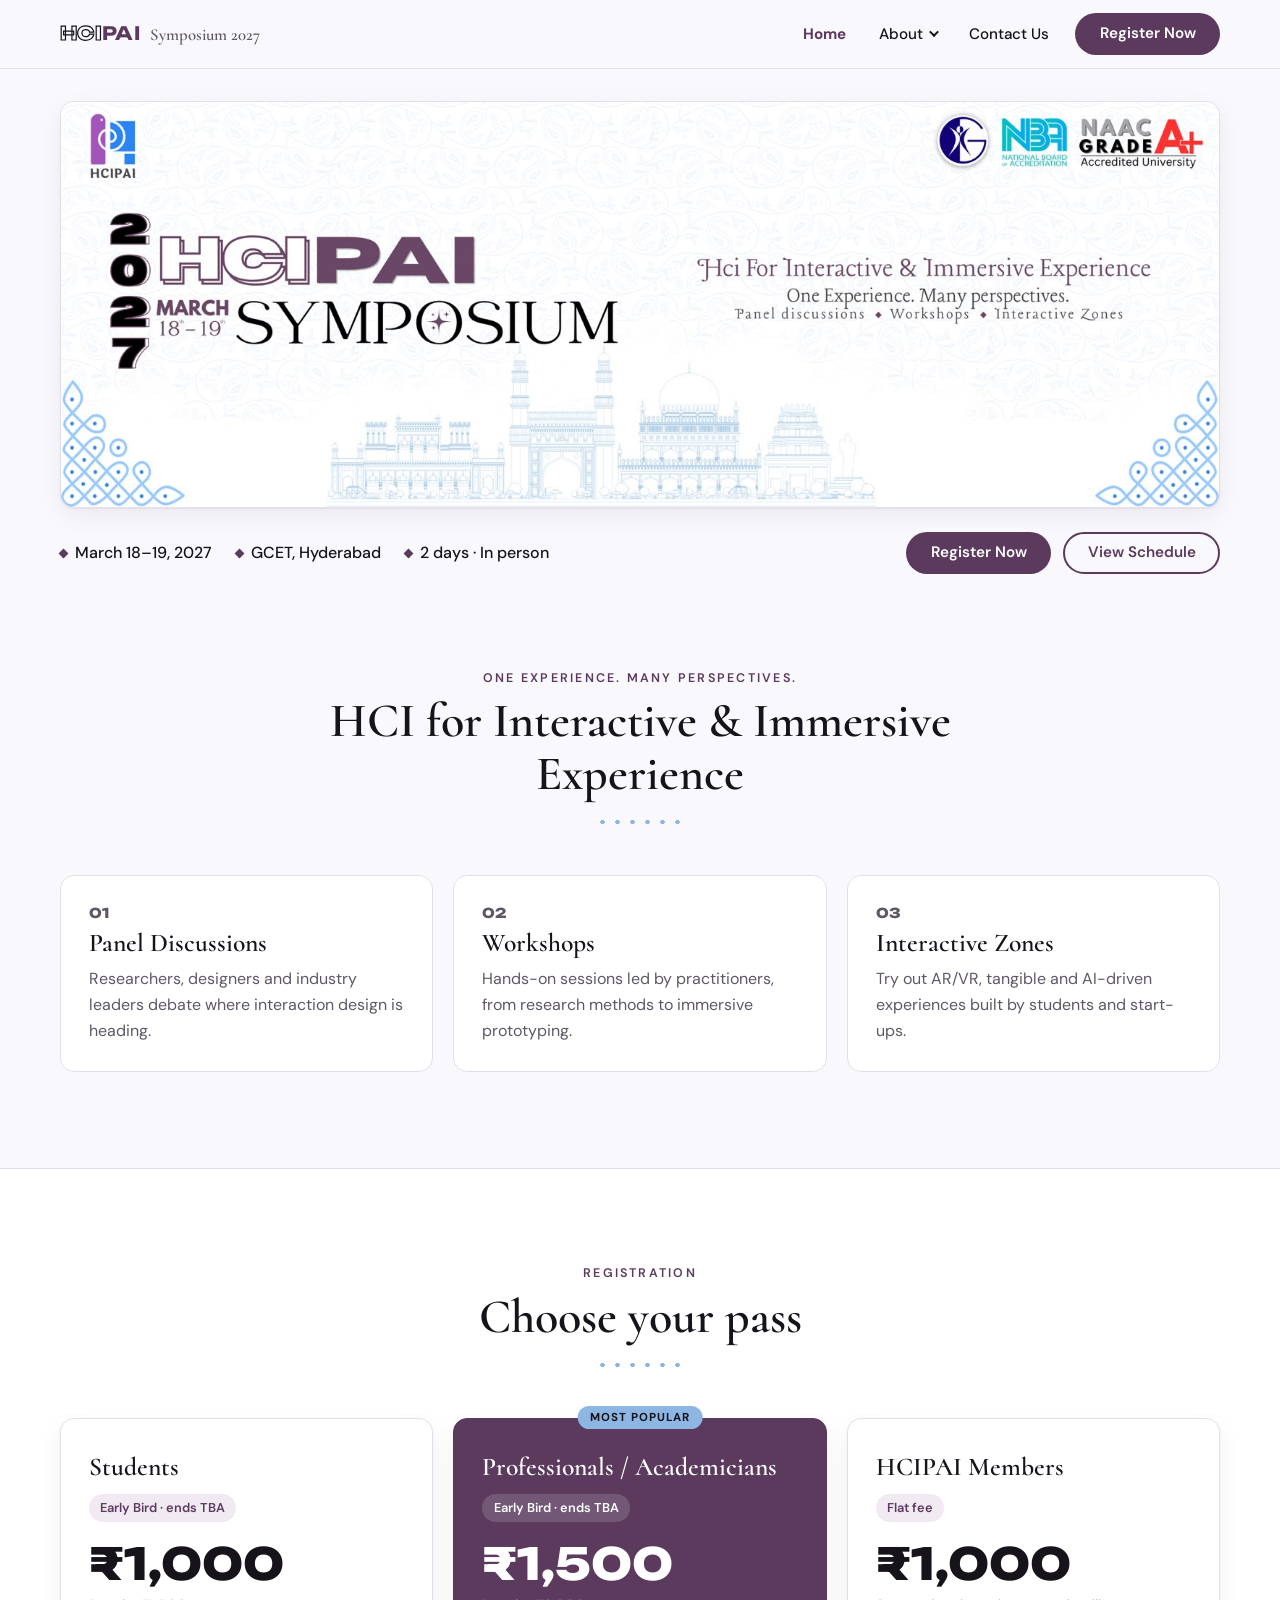
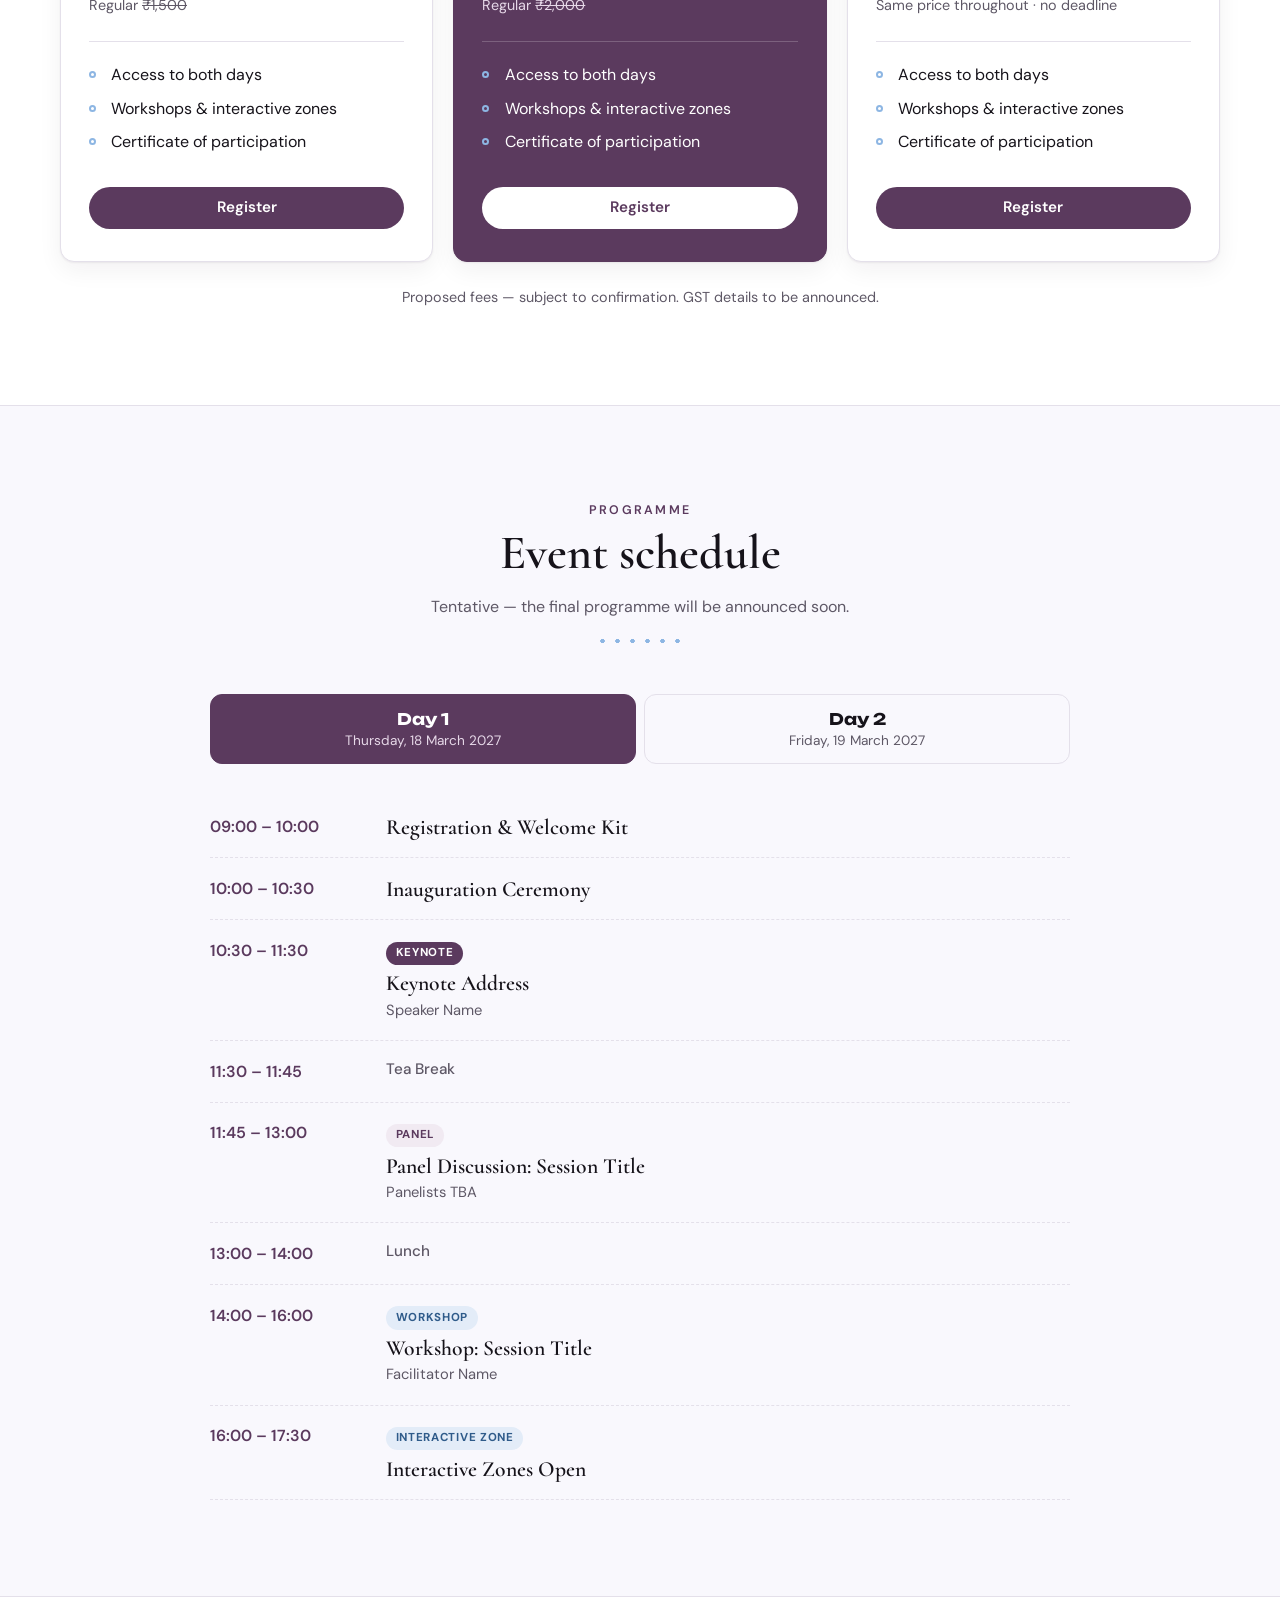
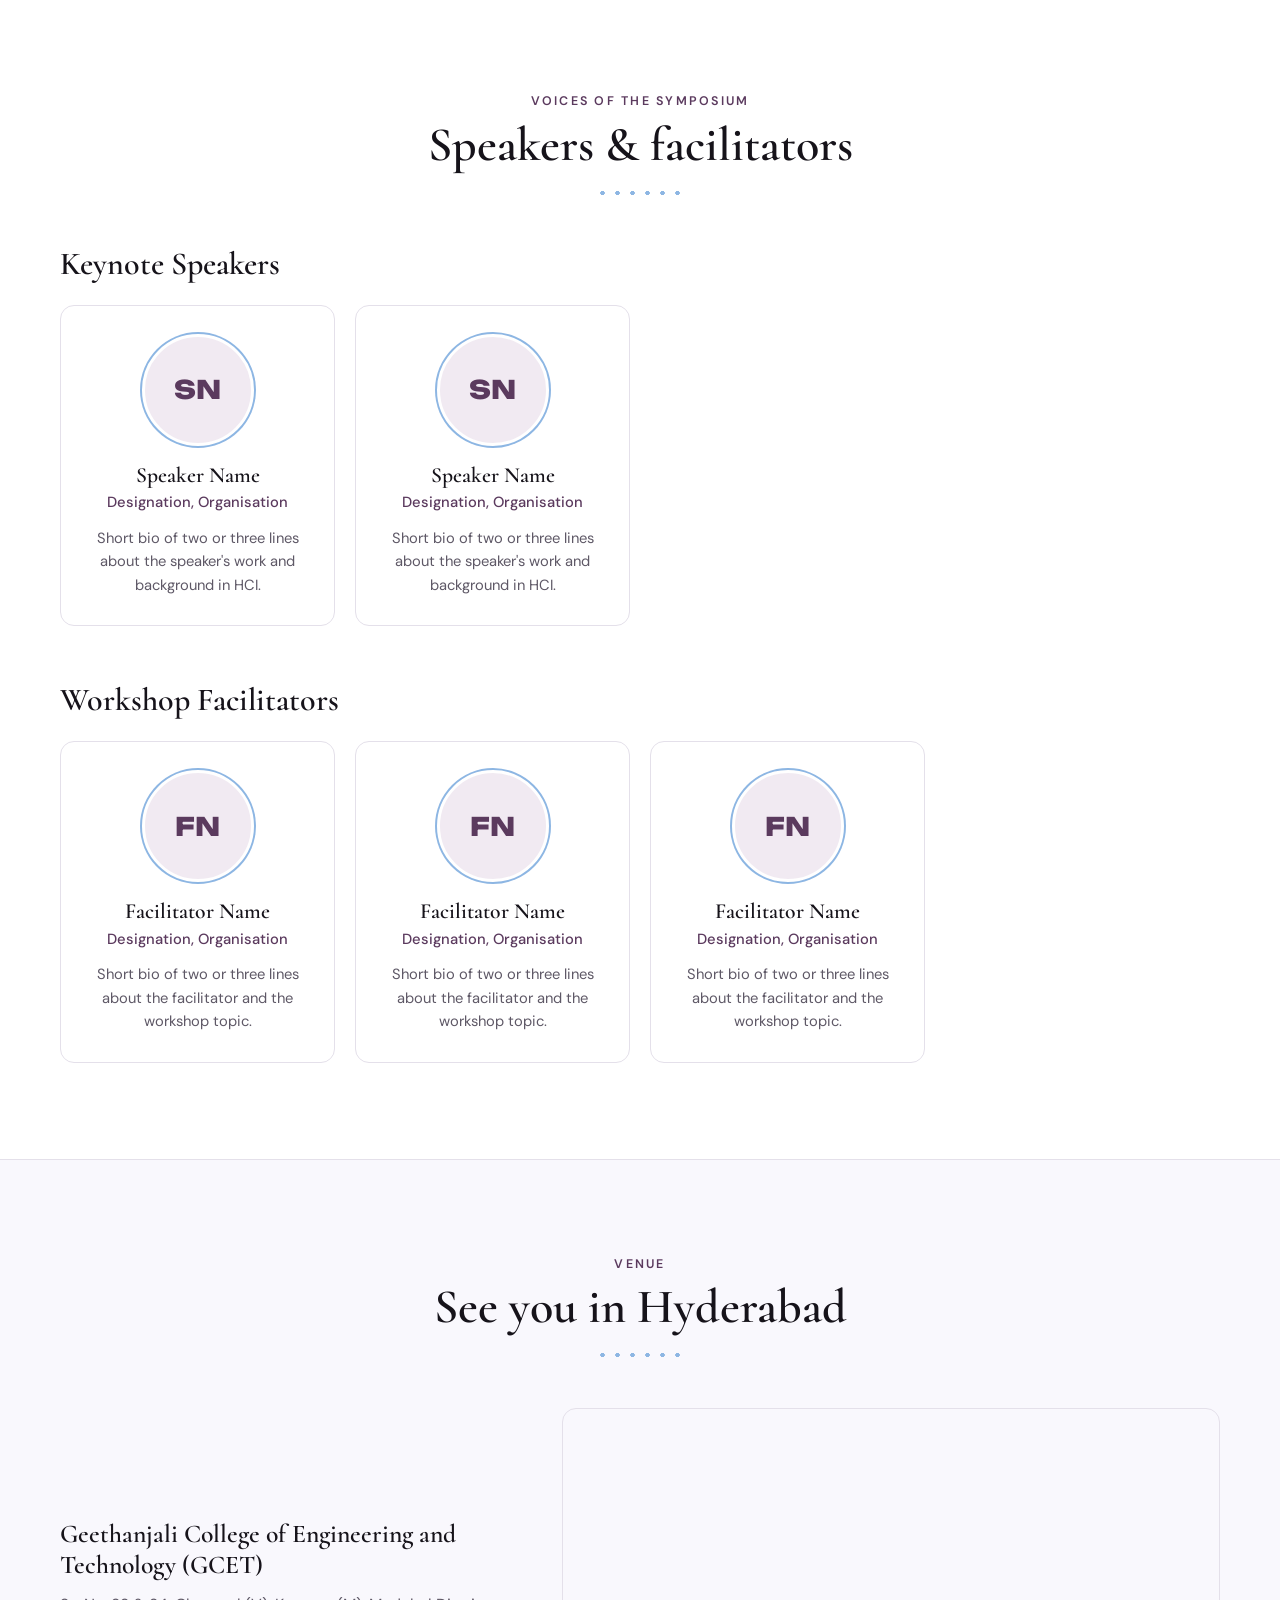
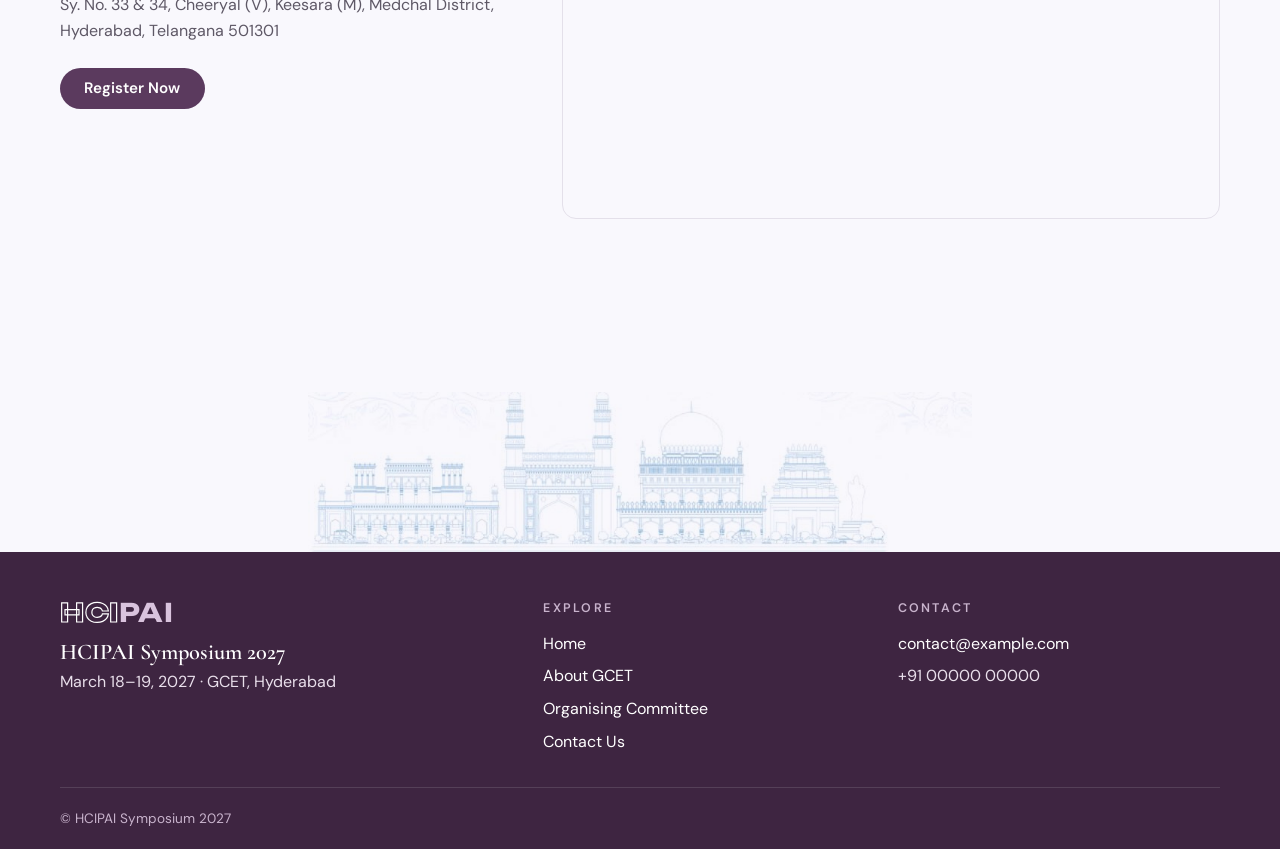
==== index.html @ 114ce0ad "Add initial setup for HCIPAI Symposium 2027 website - Create gcet-info.md with reference facts for t" ====
<!DOCTYPE html>
<html lang="en">
<head>
  <meta charset="UTF-8">
  <meta name="viewport" content="width=device-width, initial-scale=1">
  <title>HCIPAI Symposium 2027 · March 18–19 · GCET, Hyderabad</title>
  <meta name="description" content="HCIPAI Symposium 2027 — HCI for Interactive & Immersive Experience. Panel discussions, workshops and interactive zones. March 18–19, 2027 at GCET, Hyderabad.">
  <meta property="og:title" content="HCIPAI Symposium 2027">
  <meta property="og:description" content="HCI for Interactive & Immersive Experience · March 18–19, 2027 · GCET, Hyderabad">
  <meta property="og:image" content="assets/images/banner-draft.jpg">
  <meta name="theme-color" content="#5b3a5e">
  <link rel="preconnect" href="https://fonts.googleapis.com">
  <link rel="preconnect" href="https://fonts.gstatic.com" crossorigin>
  <link rel="stylesheet" href="https://fonts.googleapis.com/css2?family=Cormorant:wght@500;600;700&family=DM+Sans:wght@400;500;600;700&family=Unbounded:wght@700;800&display=swap">
  <link rel="stylesheet" href="css/style.css">
</head>
<body data-page="home">
  <main id="main">

    <!-- Hero: banner placeholder (TODO: final HD banner + a mobile crop) -->
    <section class="hero container" aria-label="HCIPAI Symposium 2027">
      <div class="hero__banner">
        <picture>
          <!-- TODO: <source media="(max-width: 640px)" srcset="assets/images/banner-mobile.jpg"> -->
          <img src="assets/images/banner-draft.jpg" width="1600" height="560"
               alt="HCIPAI Symposium 2027, March 18–19. HCI for Interactive & Immersive Experience. One Experience. Many Perspectives. Panel discussions, Workshops, Interactive Zones.">
        </picture>
      </div>
      <div class="hero__bar">
        <p class="hero__facts">
          <span>March 18–19, 2027</span>
          <span>GCET, Hyderabad</span>
          <span>2 days · In person</span>
        </p>
        <div class="hero__actions">
          <a class="btn btn--primary" href="#" data-register>Register Now</a>
          <a class="btn btn--outline" href="#schedule-section">View Schedule</a>
        </div>
      </div>
    </section>

    <!-- What to expect -->
    <section class="section" aria-labelledby="expect-title">
      <div class="container">
        <div class="section-head">
          <p class="eyebrow">One experience. Many perspectives.</p>
          <h2 class="section-title" id="expect-title">HCI for Interactive &amp; Immersive Experience</h2>
          <div class="ornament" aria-hidden="true"></div>
        </div>
        <div class="highlights">
          <article class="highlight">
            <p class="highlight__num">01</p>
            <h3>Panel Discussions</h3>
            <p>Researchers, designers and industry leaders debate where interaction design is heading.</p>
          </article>
          <article class="highlight">
            <p class="highlight__num">02</p>
            <h3>Workshops</h3>
            <p>Hands-on sessions led by practitioners, from research methods to immersive prototyping.</p>
          </article>
          <article class="highlight">
            <p class="highlight__num">03</p>
            <h3>Interactive Zones</h3>
            <p>Try out AR/VR, tangible and AI-driven experiences built by students and start-ups.</p>
          </article>
        </div>
      </div>
    </section>

    <!-- Passes: rendered from SITE.pricing in js/data.js -->
    <section class="section section--tint" id="passes" aria-labelledby="passes-title">
      <div class="container">
        <div class="section-head">
          <p class="eyebrow">Registration</p>
          <h2 class="section-title" id="passes-title">Choose your pass</h2>
          <div class="ornament" aria-hidden="true"></div>
        </div>
        <div class="pricing-grid" id="pricing-cards"></div>
        <p class="pricing-note" id="pricing-note"></p>
      </div>
    </section>

    <!-- Schedule: rendered from SITE.schedule -->
    <section class="section" id="schedule-section" aria-labelledby="schedule-title">
      <div class="container">
        <div class="section-head">
          <p class="eyebrow">Programme</p>
          <h2 class="section-title" id="schedule-title">Event schedule</h2>
          <p class="section-lead">Tentative — the final programme will be announced soon.</p>
          <div class="ornament" aria-hidden="true"></div>
        </div>
        <div class="schedule" id="schedule"></div>
      </div>
    </section>

    <!-- Speakers: rendered from SITE.speakers -->
    <section class="section section--tint" id="speakers" aria-labelledby="speakers-title">
      <div class="container">
        <div class="section-head">
          <p class="eyebrow">Voices of the symposium</p>
          <h2 class="section-title" id="speakers-title">Speakers &amp; facilitators</h2>
          <div class="ornament" aria-hidden="true"></div>
        </div>
        <div class="people-block">
          <h3 class="section-title section-title--sm">Keynote Speakers</h3>
          <div class="people-grid" id="keynote-speakers"></div>
        </div>
        <div class="people-block">
          <h3 class="section-title section-title--sm">Workshop Facilitators</h3>
          <div class="people-grid" id="workshop-facilitators"></div>
        </div>
      </div>
    </section>

    <!-- Venue -->
    <section class="section" id="venue" aria-labelledby="venue-title">
      <div class="container">
        <div class="section-head">
          <p class="eyebrow">Venue</p>
          <h2 class="section-title" id="venue-title">See you in Hyderabad</h2>
          <div class="ornament" aria-hidden="true"></div>
        </div>
        <div class="venue">
          <div class="venue__info">
            <h3 data-venue-name>GCET</h3>
            <p data-venue-address></p>
            <a class="btn btn--primary" href="#" data-register>Register Now</a>
          </div>
          <iframe class="venue__map" id="venue-map" title="Map showing the symposium venue" loading="lazy" referrerpolicy="no-referrer-when-downgrade"></iframe>
        </div>
      </div>
    </section>

  </main>

  <script src="js/data.js"></script>
  <script src="js/layout.js"></script>
  <script src="js/main.js"></script>
</body>
</html>
---- css/style.css ----
/* ==========================================================================
   HCIPAI Symposium 2027
   Design tokens — taken from the banner by eye.
   TODO: replace colours with official hex codes (Chaitanya, design team)
         and fonts with the banner's actual typefaces once confirmed.
   ========================================================================== */
:root {
  /* Colour */
  --plum: #5b3a5e;          /* "PAI" fill */
  --plum-dark: #3e2541;
  --plum-tint: #f1eaf2;
  --ink: #16131a;           /* "SYMPOSIUM" / year */
  --muted: #5e5866;
  --paper: #f9f8fd;         /* banner background */
  --surface: #ffffff;
  --line-blue: #8db6e3;     /* skyline + kolam line art */
  --line-blue-soft: #e3ecf8;
  --border: #e4e0ea;

  /* Type */
  --font-display: "Unbounded", "Arial Black", system-ui, sans-serif;  /* HCIPAI wordmark */
  --font-serif: "Cormorant", "Cormorant Garamond", Georgia, serif;     /* SYMPOSIUM + tagline */
  --font-body: "DM Sans", system-ui, -apple-system, "Segoe UI", sans-serif;

  /* Layout */
  --container: 1160px;
  --gutter: clamp(1rem, 4vw, 2rem);
  --radius: 14px;
  --shadow: 0 1px 2px rgb(30 15 35 / 0.06), 0 8px 24px rgb(30 15 35 / 0.06);
  --header-h: 68px;
}

/* ---------- Base ---------- */
*,
*::before,
*::after { box-sizing: border-box; }

html { scroll-behavior: smooth; scroll-padding-top: calc(var(--header-h) + 1rem); }
@media (prefers-reduced-motion: reduce) { html { scroll-behavior: auto; } }

body {
  margin: 0;
  font-family: var(--font-body);
  font-size: 1rem;
  line-height: 1.6;
  color: var(--ink);
  background: var(--paper);
  -webkit-font-smoothing: antialiased;
}

img { max-width: 100%; display: block; }
a { color: var(--plum); }
h1, h2, h3 { line-height: 1.2; margin: 0; }
p { margin: 0; }
[hidden] { display: none !important; }

.container { width: min(100% - 2 * var(--gutter), var(--container)); margin-inline: auto; }

.sr-only {
  position: absolute; width: 1px; height: 1px; padding: 0; margin: -1px;
  overflow: hidden; clip: rect(0 0 0 0); white-space: nowrap; border: 0;
}

.skip-link {
  position: absolute; left: 1rem; top: -3rem; z-index: 100;
  padding: 0.5rem 1rem; background: var(--plum); color: #fff; border-radius: 8px;
}
.skip-link:focus { top: 1rem; }

:focus-visible { outline: 3px solid var(--line-blue); outline-offset: 2px; }

/* ---------- Buttons ---------- */
.btn {
  display: inline-flex; align-items: center; justify-content: center;
  padding: 0.7rem 1.4rem; border-radius: 999px; border: 2px solid transparent;
  font: 600 0.95rem/1 var(--font-body); text-decoration: none; cursor: pointer;
  transition: background-color 0.2s, color 0.2s, transform 0.2s;
}
.btn:hover { transform: translateY(-1px); }
.btn--primary { background: var(--plum); color: #fff; }
.btn--primary:hover { background: var(--plum-dark); }
.btn--outline { border-color: var(--plum); color: var(--plum); background: transparent; }
.btn--outline:hover { background: var(--plum-tint); }
.btn--light { background: #fff; color: var(--plum); }
.btn--light:hover { background: var(--plum-tint); }

/* ---------- Brand mark (text stand-in for the HCIPAI logo) ---------- */
.brand-mark {
  font: 800 1.15rem/1 var(--font-display); letter-spacing: 0.02em;
  color: transparent; -webkit-text-stroke: 1.2px var(--ink);
}
.brand-mark b { color: var(--plum); -webkit-text-stroke: 0; }
.brand-mark--light { -webkit-text-stroke-color: #fff; font-size: 1.6rem; margin-bottom: 0.75rem; }
.brand-mark--light b { color: #d9c3dd; }

/* ---------- Header / nav ---------- */
.site-header {
  position: sticky; top: 0; z-index: 50;
  background: rgb(249 248 253 / 0.92);
  backdrop-filter: blur(8px);
  border-bottom: 1px solid var(--border);
}
.nav { display: flex; align-items: center; justify-content: space-between; min-height: var(--header-h); gap: 1rem; }
.nav__brand { display: flex; align-items: baseline; gap: 0.6rem; text-decoration: none; color: var(--ink); }
.nav__brand-year { font: 600 1.05rem var(--font-serif); color: var(--muted); }

.nav__menu { display: flex; align-items: center; gap: 0.25rem; list-style: none; margin: 0; padding: 0; }
.nav__link {
  display: inline-flex; align-items: center; gap: 0.35rem;
  padding: 0.55rem 0.9rem; border-radius: 8px; border: 0; background: none;
  font: 500 0.95rem var(--font-body); color: var(--ink); text-decoration: none; cursor: pointer;
}
.nav__link:hover { background: var(--plum-tint); }
.nav__link[aria-current="page"],
.nav__link.is-active { color: var(--plum); font-weight: 700; }
.nav__cta { margin-left: 0.5rem; }

.nav__caret {
  width: 0.45rem; height: 0.45rem; border: solid currentColor; border-width: 0 2px 2px 0;
  transform: rotate(45deg) translateY(-2px); transition: transform 0.2s;
}
.nav__dropdown { position: relative; }
.nav__dropdown-btn[aria-expanded="true"] .nav__caret { transform: rotate(-135deg) translateY(-1px); }

.nav__submenu {
  position: absolute; top: calc(100% + 0.4rem); left: 0; min-width: 220px;
  list-style: none; margin: 0; padding: 0.4rem;
  background: var(--surface); border: 1px solid var(--border); border-radius: 12px; box-shadow: var(--shadow);
  display: none;
}
.nav__dropdown-btn[aria-expanded="true"] + .nav__submenu { display: block; }
@media (hover: hover) and (min-width: 861px) {
  .nav__dropdown:hover .nav__submenu { display: block; }
}
.nav__submenu a { display: block; padding: 0.6rem 0.8rem; border-radius: 8px; color: var(--ink); text-decoration: none; }
.nav__submenu a:hover { background: var(--plum-tint); }
.nav__submenu a[aria-current="page"] { color: var(--plum); font-weight: 700; }

.nav__toggle { display: none; }

@media (max-width: 860px) {
  .nav__toggle {
    display: grid; place-items: center; width: 44px; height: 44px;
    border: 1px solid var(--border); border-radius: 10px; background: var(--surface); cursor: pointer;
  }
  .nav__toggle-bar,
  .nav__toggle-bar::before,
  .nav__toggle-bar::after {
    display: block; width: 20px; height: 2px; background: var(--ink); position: relative; content: "";
    transition: transform 0.2s, background-color 0.2s;
  }
  .nav__toggle-bar::before { position: absolute; top: -6px; }
  .nav__toggle-bar::after { position: absolute; top: 6px; }
  .nav__toggle[aria-expanded="true"] .nav__toggle-bar { background: transparent; }
  .nav__toggle[aria-expanded="true"] .nav__toggle-bar::before { transform: translateY(6px) rotate(45deg); }
  .nav__toggle[aria-expanded="true"] .nav__toggle-bar::after { transform: translateY(-6px) rotate(-45deg); }

  .nav__menu {
    position: absolute; top: 100%; left: 0; right: 0;
    flex-direction: column; align-items: stretch; gap: 0;
    padding: 0.75rem var(--gutter) 1.25rem;
    background: var(--paper); border-bottom: 1px solid var(--border); box-shadow: var(--shadow);
    display: none;
  }
  .nav__menu.is-open { display: flex; }
  .nav__link { width: 100%; padding: 0.8rem 0.5rem; justify-content: space-between; }
  .nav__submenu { position: static; box-shadow: none; border: 0; padding: 0 0 0 0.75rem; background: none; }
  .nav__cta { margin: 0.75rem 0 0; width: 100%; }
}

/* ---------- Sections ---------- */
.section { padding-block: clamp(3.5rem, 8vw, 6rem); }
.section--tint { background: var(--surface); border-block: 1px solid var(--border); }

.section-head { text-align: center; max-width: 640px; margin: 0 auto clamp(2rem, 5vw, 3rem); }
.eyebrow {
  font: 600 0.78rem var(--font-body); letter-spacing: 0.18em; text-transform: uppercase;
  color: var(--plum); margin-bottom: 0.6rem;
}
.section-title { font: 600 clamp(2rem, 4.5vw, 3rem)/1.1 var(--font-serif); }
.section-title--sm { font-size: clamp(1.5rem, 3vw, 2rem); margin-bottom: 1.5rem; }
.section-lead { margin-top: 0.9rem; color: var(--muted); }

/* Kolam-style dotted ornament under section titles */
.ornament {
  width: 90px; height: 10px; margin: 1rem auto 0;
  background: radial-gradient(circle, var(--line-blue) 2px, transparent 2.5px) left center / 15px 10px repeat-x;
}

/* ---------- Hero ---------- */
.hero { padding-top: clamp(1rem, 3vw, 2rem); }
.hero__banner {
  border-radius: var(--radius); overflow: hidden; border: 1px solid var(--border);
  background: var(--surface); box-shadow: var(--shadow);
}
.hero__banner img { width: 100%; height: auto; aspect-ratio: 1600 / 560; object-fit: cover; }
.hero__bar {
  display: flex; flex-wrap: wrap; align-items: center; justify-content: space-between; gap: 1rem 2rem;
  margin-top: 1.5rem;
}
.hero__facts { display: flex; flex-wrap: wrap; gap: 0.5rem 1.5rem; font-weight: 500; }
.hero__facts span { display: inline-flex; align-items: center; gap: 0.5rem; }
.hero__facts span::before {
  content: ""; width: 7px; height: 7px; background: var(--plum); transform: rotate(45deg);
}
.hero__actions { display: flex; flex-wrap: wrap; gap: 0.75rem; }

/* ---------- Highlights (Panels · Workshops · Zones) ---------- */
.highlights { display: grid; grid-template-columns: repeat(auto-fit, minmax(230px, 1fr)); gap: 1.25rem; }
.highlight {
  padding: 1.75rem; border-radius: var(--radius); background: var(--surface); border: 1px solid var(--border);
}
.highlight__num { font: 800 0.85rem var(--font-display); color: var(--line-blue); }
.highlight h3 { font: 600 1.6rem var(--font-serif); margin: 0.4rem 0 0.5rem; }
.highlight p { color: var(--muted); }

/* ---------- Pricing ---------- */
.pricing-grid {
  display: grid; grid-template-columns: repeat(auto-fit, minmax(260px, 1fr)); gap: 1.25rem; align-items: stretch;
}
.price-card {
  position: relative; display: flex; flex-direction: column;
  padding: 2rem 1.75rem; border-radius: var(--radius);
  background: var(--surface); border: 1px solid var(--border); box-shadow: var(--shadow);
}
.price-card__flag {
  position: absolute; top: -0.8rem; left: 50%; transform: translateX(-50%);
  padding: 0.25rem 0.8rem; border-radius: 999px; background: var(--line-blue); color: var(--ink);
  font: 700 0.72rem var(--font-body); letter-spacing: 0.08em; text-transform: uppercase; white-space: nowrap;
}
.price-card__name { font: 600 1.6rem var(--font-serif); }
.price-card__badge {
  align-self: flex-start; margin-top: 0.75rem; padding: 0.25rem 0.7rem; border-radius: 999px;
  background: var(--plum-tint); color: var(--plum); font-size: 0.8rem; font-weight: 600;
}
.price-card__price { margin-top: 1.25rem; font: 800 clamp(2.2rem, 5vw, 2.75rem)/1 var(--font-display); }
.price-card__sub { margin-top: 0.5rem; color: var(--muted); font-size: 0.9rem; }
.price-card__perks { list-style: none; margin: 1.5rem 0; padding: 1.25rem 0 0; border-top: 1px solid var(--border); flex: 1; }
.price-card__perks li { position: relative; padding-left: 1.4rem; margin-bottom: 0.5rem; }
.price-card__perks li::before {
  content: ""; position: absolute; left: 0; top: 0.55em; width: 7px; height: 7px;
  border: 2px solid var(--line-blue); border-radius: 50%;
}
.price-card__cta { width: 100%; }

.price-card--featured { background: var(--plum); border-color: var(--plum); color: #fff; }
.price-card--featured .price-card__badge { background: rgb(255 255 255 / 0.15); color: #fff; }
.price-card--featured .price-card__sub { color: #e6d8e8; }
.price-card--featured .price-card__perks { border-color: rgb(255 255 255 / 0.2); }

.pricing-note { margin-top: 1.5rem; text-align: center; color: var(--muted); font-size: 0.9rem; }

/* ---------- Schedule ---------- */
.schedule { max-width: 860px; margin-inline: auto; }
.tabs { display: grid; grid-template-columns: repeat(auto-fit, minmax(0, 1fr)); gap: 0.5rem; margin-bottom: 2rem; }
.tab {
  display: flex; flex-direction: column; align-items: center; gap: 0.15rem;
  padding: 0.9rem 1rem; border-radius: 12px; border: 1px solid var(--border);
  background: var(--paper); color: var(--ink); cursor: pointer; font-family: var(--font-body);
}
.tab__day { font: 700 1rem var(--font-display); }
.tab__date { font-size: 0.85rem; color: var(--muted); }
.tab[aria-selected="true"] { background: var(--plum); border-color: var(--plum); color: #fff; }
.tab[aria-selected="true"] .tab__date { color: #e6d8e8; }

.timeline { list-style: none; margin: 0; padding: 0; position: relative; }
.session {
  display: grid; grid-template-columns: 9.5rem 1fr; gap: 1.5rem;
  padding: 1.1rem 0; border-bottom: 1px dashed var(--border);
}
.session__time { font-weight: 600; color: var(--plum); font-variant-numeric: tabular-nums; }
.session__title { font: 600 1.35rem var(--font-serif); }
.session__speaker { color: var(--muted); font-size: 0.92rem; margin-top: 0.15rem; }
.session--break .session__title { font-family: var(--font-body); font-size: 0.95rem; font-weight: 500; color: var(--muted); }

.tag {
  display: inline-block; margin-bottom: 0.35rem; padding: 0.15rem 0.6rem; border-radius: 999px;
  font-size: 0.72rem; font-weight: 700; letter-spacing: 0.06em; text-transform: uppercase;
  background: var(--line-blue-soft); color: #2f5b8a;
}
.tag--keynote { background: var(--plum); color: #fff; }
.tag--panel { background: var(--plum-tint); color: var(--plum); }
.tag--break { display: none; }

@media (max-width: 560px) {
  .session { grid-template-columns: 1fr; gap: 0.25rem; }
}

/* ---------- People (speakers, committee) ---------- */
.people-block + .people-block { margin-top: 3.5rem; }
.people-grid { display: grid; grid-template-columns: repeat(auto-fill, minmax(220px, 1fr)); gap: 1.25rem; }
.person {
  text-align: center; padding: 1.75rem 1.25rem; border-radius: var(--radius);
  background: var(--surface); border: 1px solid var(--border);
}
.avatar {
  width: 112px; height: 112px; margin: 0 auto 1rem; border-radius: 50%; object-fit: cover;
  border: 3px solid var(--surface); box-shadow: 0 0 0 2px var(--line-blue);
}
.avatar--initials {
  display: grid; place-items: center; background: var(--plum-tint); color: var(--plum);
  font: 800 1.6rem var(--font-display);
}
.person__name { font: 600 1.35rem var(--font-serif); }
.person__role { color: var(--plum); font-weight: 500; font-size: 0.92rem; margin-top: 0.2rem; }
.person__bio { color: var(--muted); font-size: 0.92rem; margin-top: 0.75rem; }

.committee-group + .committee-group { margin-top: 3.5rem; }
.committee-group .section-title { text-align: center; }

/* ---------- Venue ---------- */
.venue { display: grid; grid-template-columns: 1fr 1.4fr; gap: 2rem; align-items: center; }
.venue__info h3 { font: 600 1.6rem var(--font-serif); margin-bottom: 0.75rem; }
.venue__info p { color: var(--muted); margin-bottom: 1.5rem; }
.venue__map { width: 100%; aspect-ratio: 16 / 10; border: 1px solid var(--border); border-radius: var(--radius); }
@media (max-width: 760px) { .venue { grid-template-columns: 1fr; } }

/* ---------- Page header (inner pages) ---------- */
.page-head { padding-block: clamp(3rem, 7vw, 5rem) clamp(2rem, 4vw, 3rem); text-align: center; }
.page-head h1 { font: 600 clamp(2.4rem, 6vw, 3.75rem)/1.05 var(--font-serif); }
.page-head p { margin: 1rem auto 0; max-width: 620px; color: var(--muted); }

/* ---------- About GCET ---------- */
.split { display: grid; grid-template-columns: 1.1fr 1fr; gap: clamp(1.5rem, 4vw, 3rem); align-items: center; }
.split p + p { margin-top: 1rem; }
.split__text p { color: var(--muted); }
@media (max-width: 760px) { .split { grid-template-columns: 1fr; } }

.stats { display: grid; grid-template-columns: repeat(3, 1fr); gap: 1rem; }
@media (max-width: 640px) { .stats { grid-template-columns: repeat(2, 1fr); } }
.stat { padding: 1.5rem 1rem; text-align: center; border-radius: var(--radius); background: var(--surface); border: 1px solid var(--border); }
.stat__value { font: 800 clamp(1.3rem, 4vw, 2.2rem) var(--font-display); color: var(--plum); }
.stat__label { color: var(--muted); font-size: 0.9rem; margin-top: 0.25rem; }

.gallery { display: grid; grid-template-columns: repeat(auto-fit, minmax(240px, 1fr)); gap: 1rem; }
.placeholder-img {
  display: grid; place-items: center; aspect-ratio: 4 / 3; border-radius: var(--radius);
  background: repeating-linear-gradient(45deg, var(--line-blue-soft) 0 12px, #edf3fb 12px 24px);
  color: #2f5b8a; font-size: 0.9rem; font-weight: 600; border: 1px dashed var(--line-blue);
}

.achievements { list-style: none; padding: 0; margin: 0; display: grid; gap: 0.75rem; }
.achievements li {
  padding: 1rem 1.25rem; border-radius: 12px; background: var(--surface); border: 1px solid var(--border);
  border-left: 4px solid var(--plum);
}

/* ---------- Contact ---------- */
.contact-grid { display: grid; grid-template-columns: repeat(auto-fit, minmax(240px, 1fr)); gap: 1.25rem; }
.contact-card { padding: 1.75rem; border-radius: var(--radius); background: var(--surface); border: 1px solid var(--border); }
.contact-card h2 { font: 600 1.4rem var(--font-serif); margin-bottom: 0.5rem; }
.contact-card p, .contact-card a { color: var(--muted); overflow-wrap: anywhere; }

/* ---------- Footer ---------- */
.site-footer { margin-top: clamp(3rem, 6vw, 5rem); background: var(--plum-dark); color: #e9dfeb; }
.skyline {
  /* TODO: replace with the skyline SVG from the design team */
  height: clamp(90px, 13vw, 160px);
  background: var(--paper);
  display: flex; justify-content: center;
}
.skyline::before {
  content: ""; width: min(100%, 880px); height: 100%;
  background: url("../assets/images/skyline-draft.jpg") center bottom / contain no-repeat;
  mix-blend-mode: multiply;
  -webkit-mask-image: linear-gradient(to right, transparent, #000 12%, #000 88%, transparent);
  mask-image: linear-gradient(to right, transparent, #000 12%, #000 88%, transparent);
}
.site-footer__grid {
  display: grid; grid-template-columns: 1.4fr 1fr 1fr; gap: 2rem; padding-block: 3rem 2rem;
}
.site-footer__title { font: 600 1.4rem var(--font-serif); color: #fff; margin-bottom: 0.25rem; }
.site-footer__heading {
  font: 600 0.78rem var(--font-body); letter-spacing: 0.18em; text-transform: uppercase; color: #c8b3cc; margin-bottom: 0.9rem;
}
.site-footer__links { list-style: none; margin: 0; padding: 0; display: grid; gap: 0.45rem; }
.site-footer a { color: #fff; text-decoration: none; }
.site-footer a:hover { text-decoration: underline; }
.site-footer__copy { padding-block: 1.25rem; border-top: 1px solid rgb(255 255 255 / 0.12); font-size: 0.85rem; color: #c8b3cc; }
@media (max-width: 760px) { .site-footer__grid { grid-template-columns: 1fr; } }
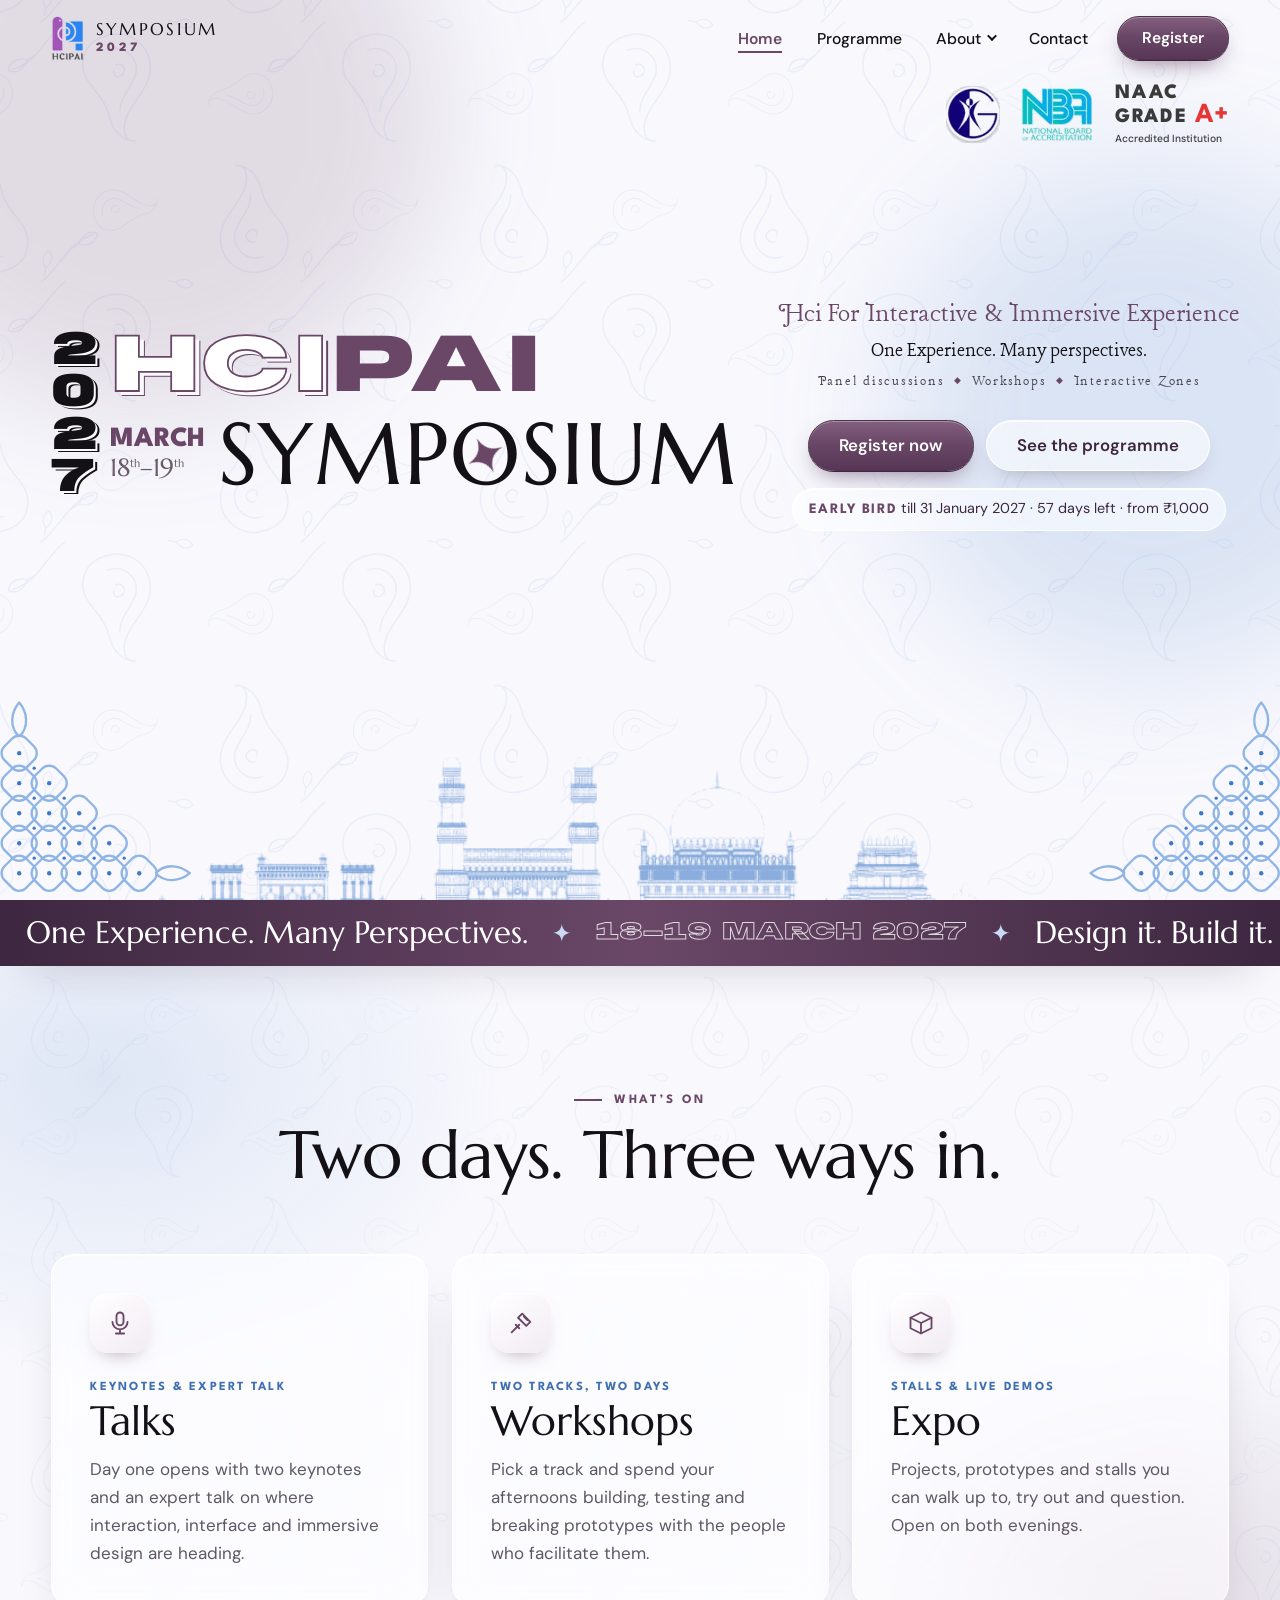
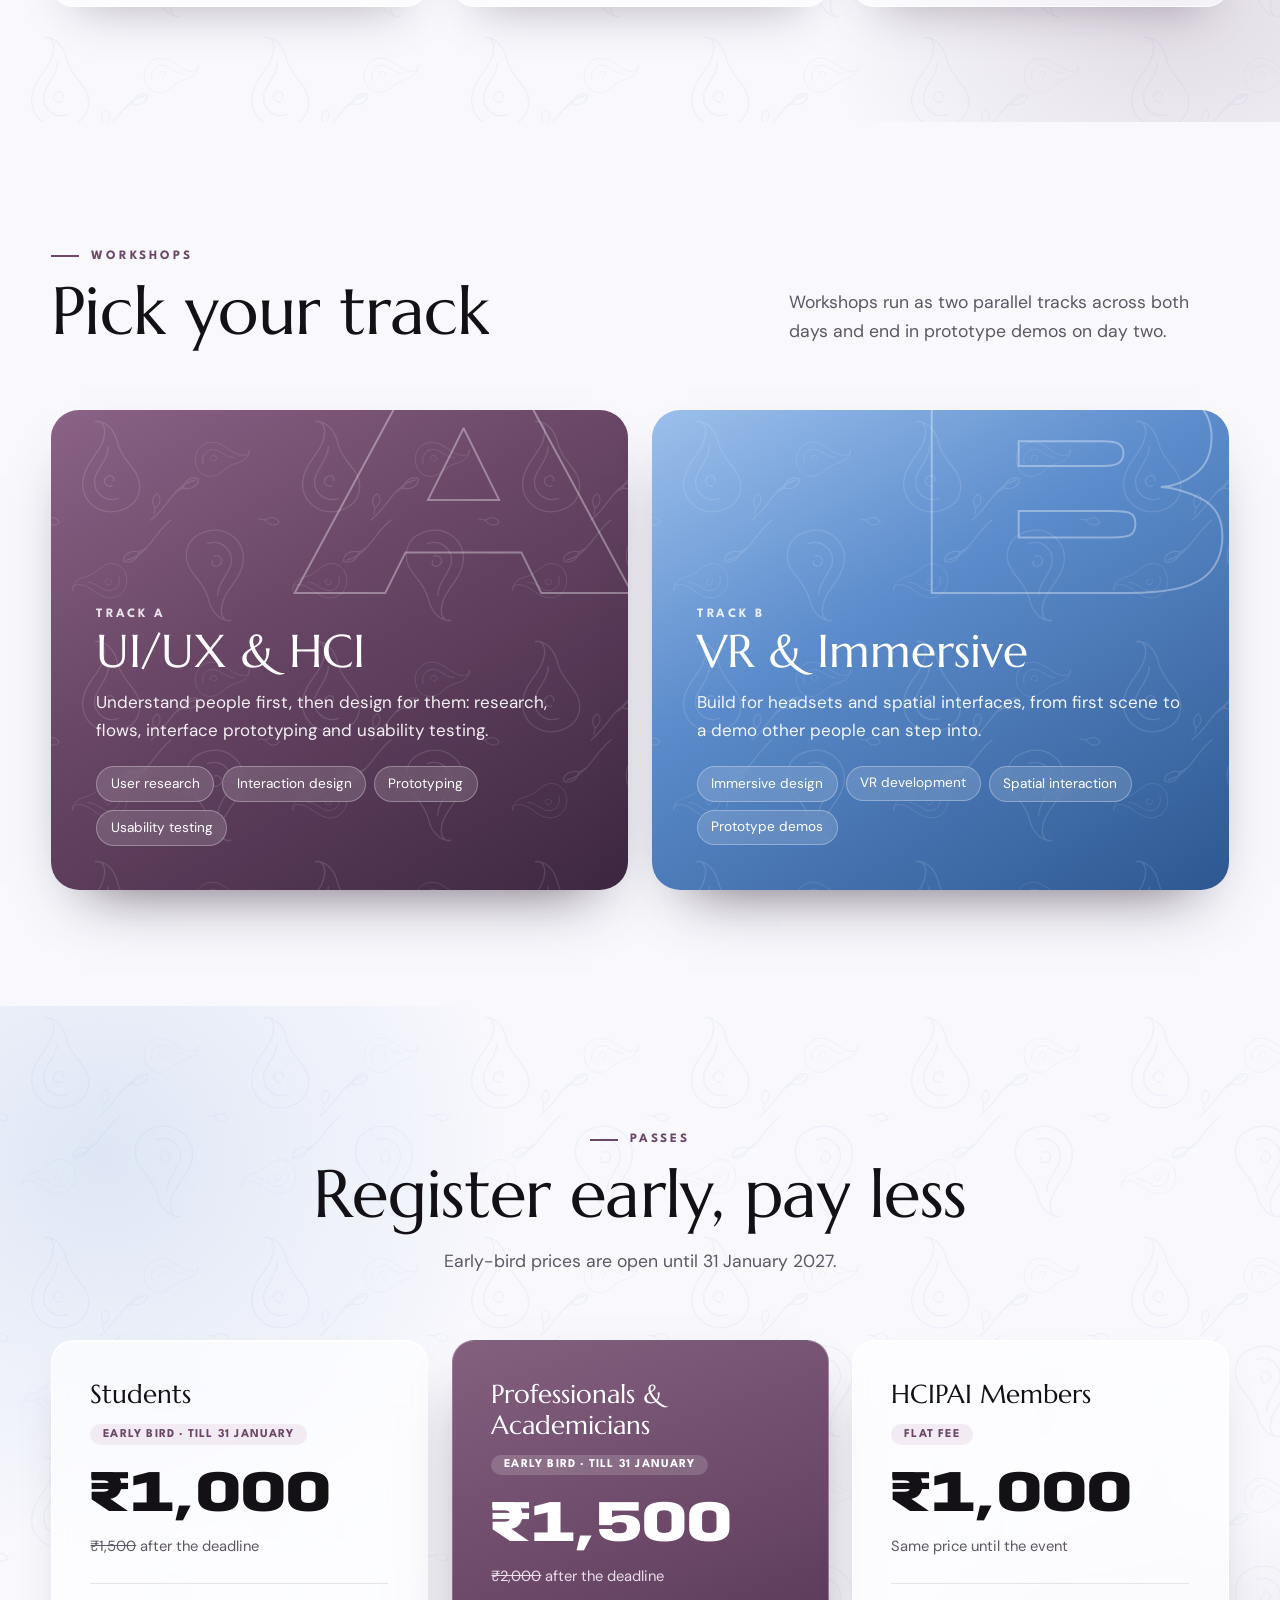
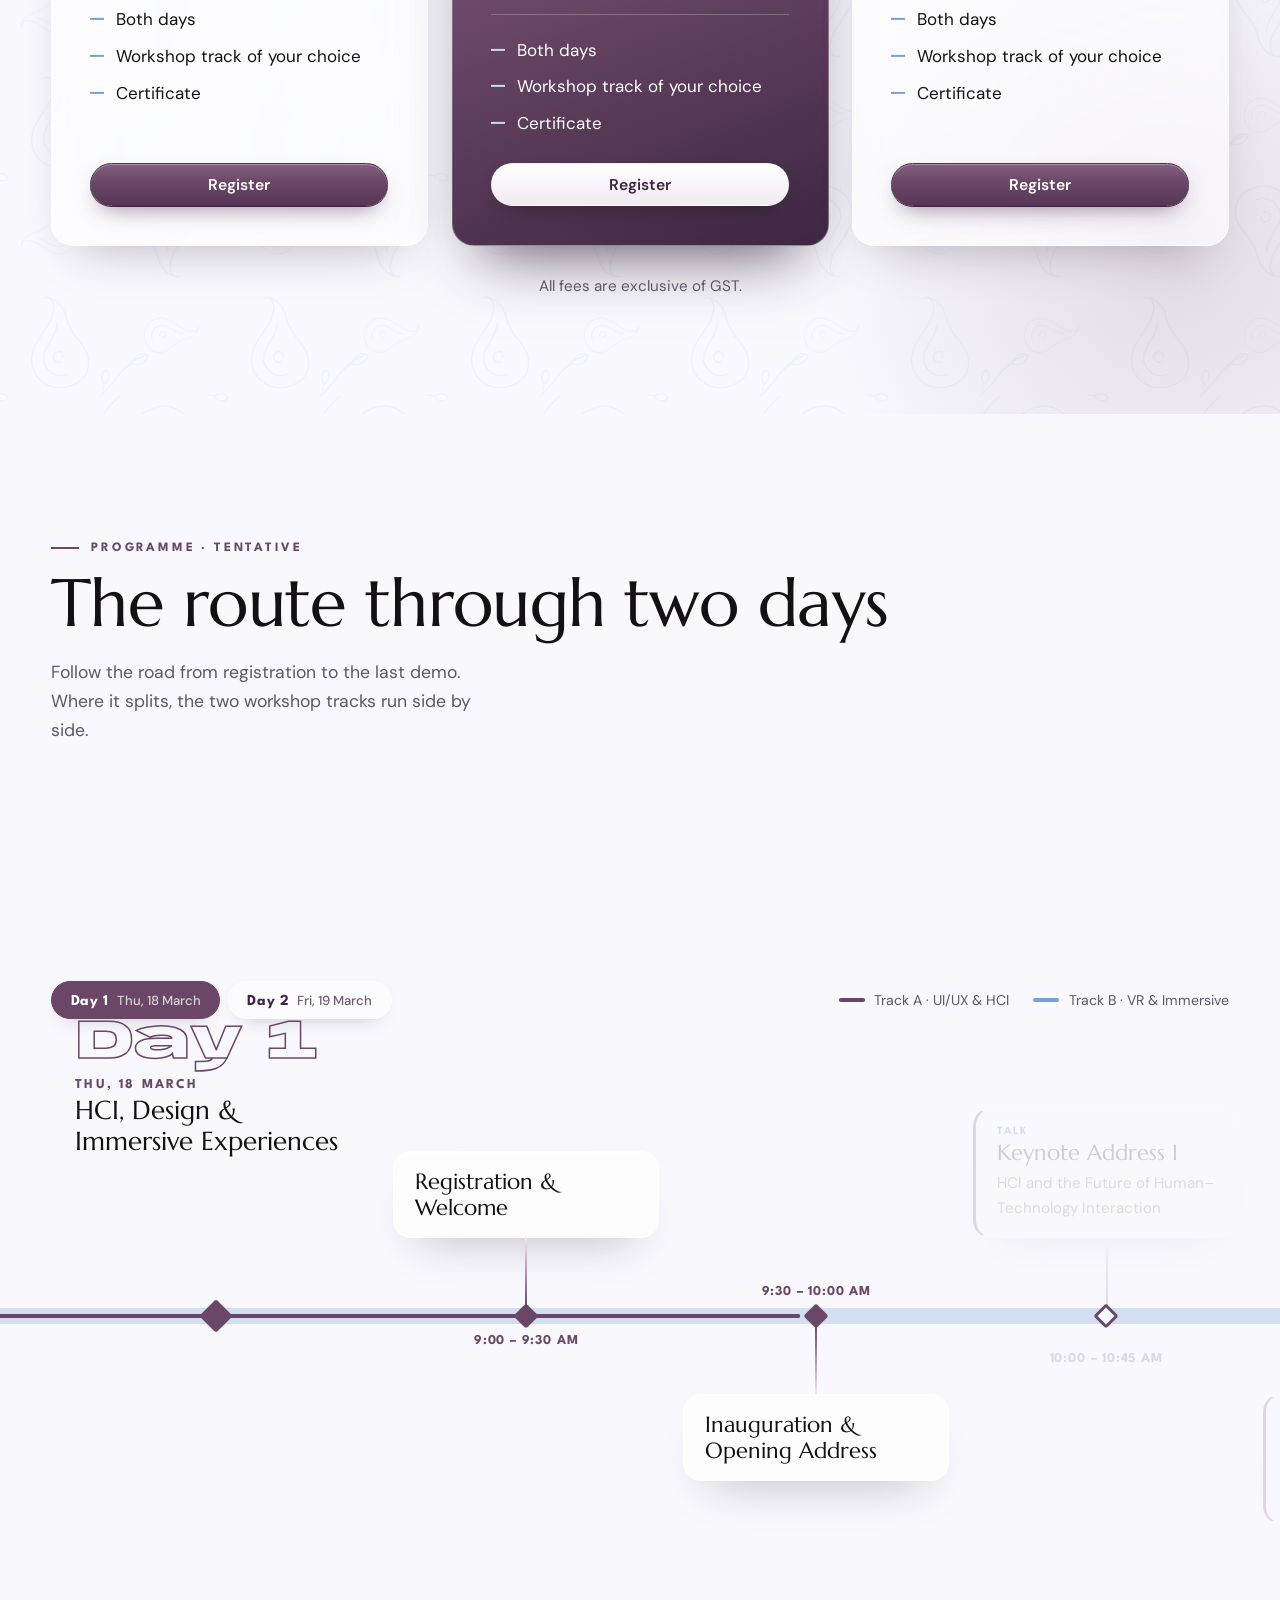
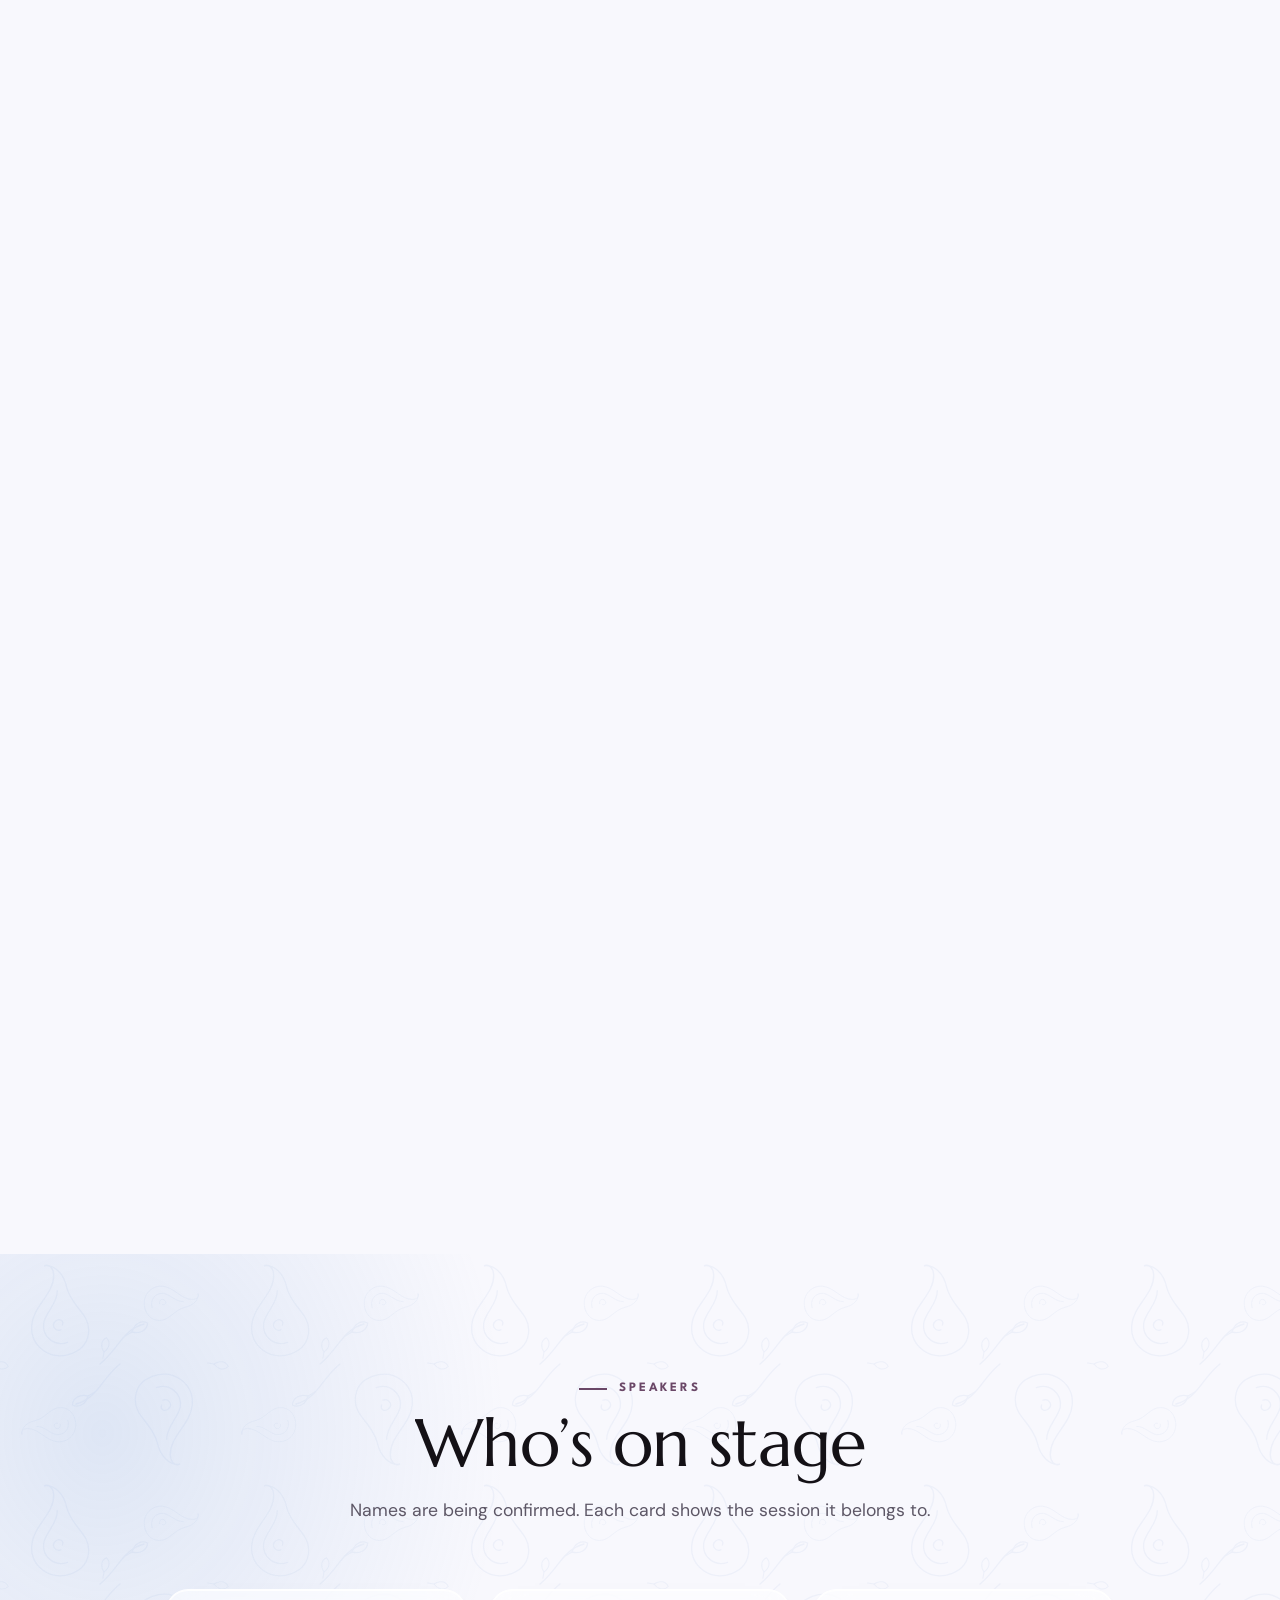
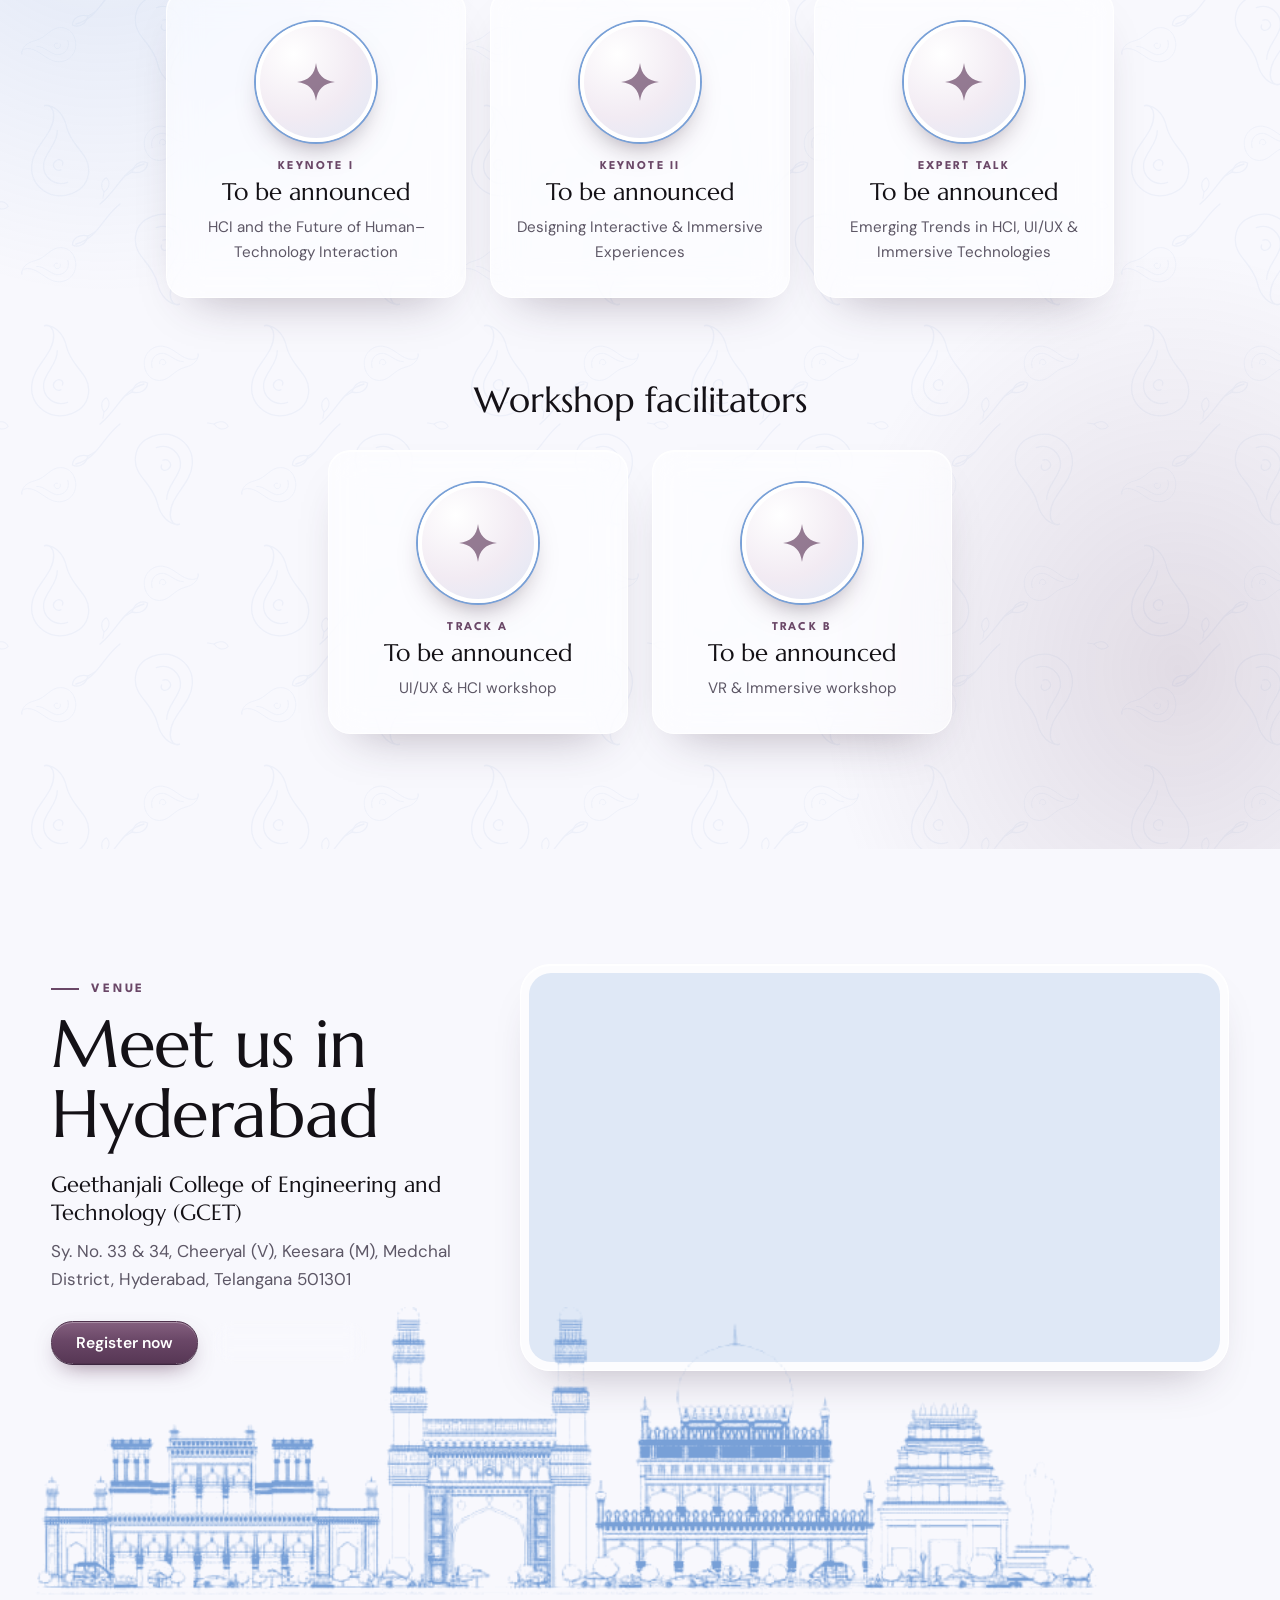
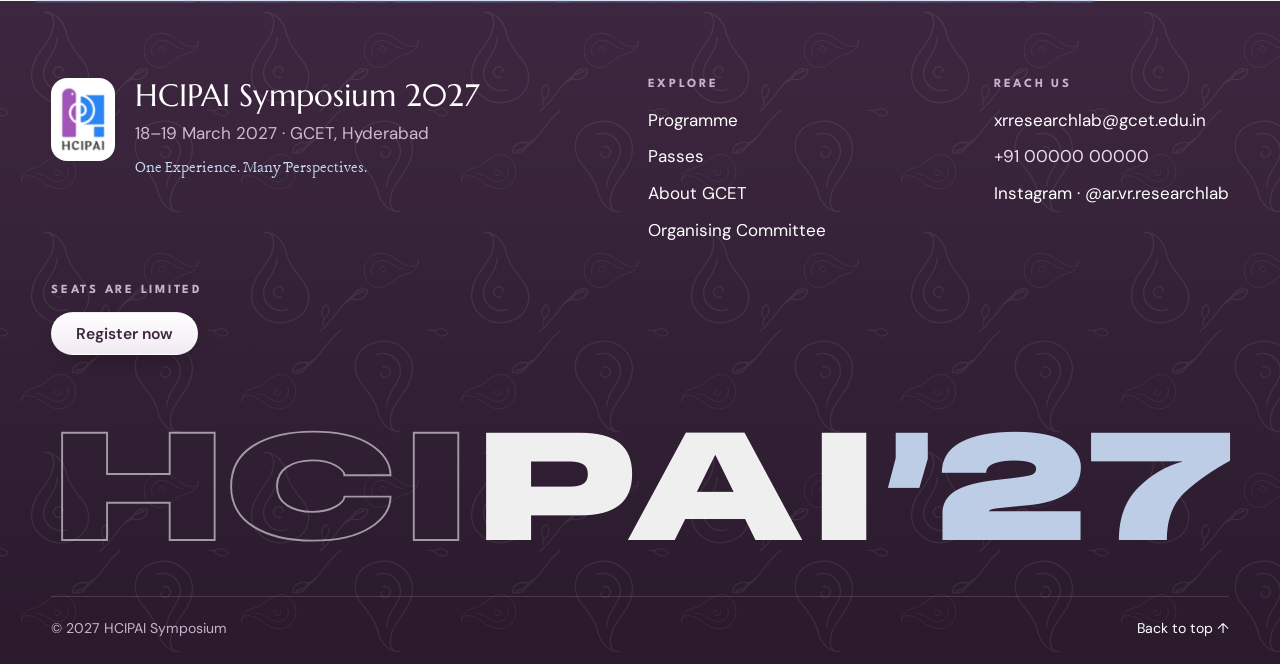
==== commit 05064acd: "Redesign site from the Canva banner with motion and roadmap programme - Rebuild the banner hero in l" ====
--- a/index.html
+++ b/index.html
@@ -3,129 +3,147 @@
 <head>
   <meta charset="UTF-8">
   <meta name="viewport" content="width=device-width, initial-scale=1">
-  <title>HCIPAI Symposium 2027 · March 18–19 · GCET, Hyderabad</title>
-  <meta name="description" content="HCIPAI Symposium 2027 — HCI for Interactive & Immersive Experience. Panel discussions, workshops and interactive zones. March 18–19, 2027 at GCET, Hyderabad.">
+  <title>HCIPAI Symposium 2027 · 18–19 March · GCET, Hyderabad</title>
+  <meta name="description" content="HCIPAI Symposium 2027: HCI for Interactive & Immersive Experience. Keynotes, two-track workshops and a project expo. 18–19 March 2027 at GCET, Hyderabad.">
   <meta property="og:title" content="HCIPAI Symposium 2027">
-  <meta property="og:description" content="HCI for Interactive & Immersive Experience · March 18–19, 2027 · GCET, Hyderabad">
+  <meta property="og:description" content="HCI for Interactive & Immersive Experience · 18–19 March 2027 · GCET, Hyderabad">
   <meta property="og:image" content="assets/images/banner-draft.jpg">
-  <meta name="theme-color" content="#5b3a5e">
+  <meta name="theme-color" content="#6a4767">
+  <link rel="icon" href="assets/logos/hcipai.png">
   <link rel="preconnect" href="https://fonts.googleapis.com">
   <link rel="preconnect" href="https://fonts.gstatic.com" crossorigin>
-  <link rel="stylesheet" href="https://fonts.googleapis.com/css2?family=Cormorant:wght@500;600;700&family=DM+Sans:wght@400;500;600;700&family=Unbounded:wght@700;800&display=swap">
+  <link rel="stylesheet" href="https://fonts.googleapis.com/css2?family=Anybody:wdth,wght@50..150,100..900&family=DM+Sans:opsz,wght@9..40,400..700&family=Lancelot&family=League+Spartan:wght@500;700;800&family=Marcellus&display=swap">
   <link rel="stylesheet" href="css/style.css">
 </head>
 <body data-page="home">
   <main id="main">
 
-    <!-- Hero: banner placeholder (TODO: final HD banner + a mobile crop) -->
-    <section class="hero container" aria-label="HCIPAI Symposium 2027">
-      <div class="hero__banner">
-        <picture>
-          <!-- TODO: <source media="(max-width: 640px)" srcset="assets/images/banner-mobile.jpg"> -->
-          <img src="assets/images/banner-draft.jpg" width="1600" height="560"
-               alt="HCIPAI Symposium 2027, March 18–19. HCI for Interactive & Immersive Experience. One Experience. Many Perspectives. Panel discussions, Workshops, Interactive Zones.">
-        </picture>
+    <!-- ============ Hero: the Canva banner, rebuilt in live type ============ -->
+    <section class="hero" aria-labelledby="hero-title" data-hero>
+      <div class="hero__bg" data-depth="0.15" aria-hidden="true"></div>
+      <div class="hero__glow hero__glow--a" data-depth="0.4" aria-hidden="true"></div>
+      <div class="hero__glow hero__glow--b" data-depth="0.25" aria-hidden="true"></div>
+
+      <div class="hero__badges wrap" data-hero-in>
+        <img src="assets/logos/gcet.png" alt="Geethanjali College of Engineering and Technology" width="72" height="74">
+        <img src="assets/logos/nba.png" alt="NBA — National Board of Accreditation" width="96" height="73">
+        <!-- NAAC badge set in type, as in the banner -->
+        <p class="naac"><span class="naac__name">NAAC</span><span class="naac__grade">GRADE <b>A+</b></span><span class="naac__sub">Accredited Institution</span></p>
       </div>
-      <div class="hero__bar">
-        <p class="hero__facts">
-          <span>March 18–19, 2027</span>
-          <span>GCET, Hyderabad</span>
-          <span>2 days · In person</span>
-        </p>
-        <div class="hero__actions">
-          <a class="btn btn--primary" href="#" data-register>Register Now</a>
-          <a class="btn btn--outline" href="#schedule-section">View Schedule</a>
+
+      <div class="hero__inner wrap">
+        <h1 class="lockup" id="hero-title" data-depth="0.6">
+          <span class="sr-only">HCIPAI Symposium 2027, 18–19 March</span>
+          <span class="lockup__year" aria-hidden="true"><span>2</span><span>0</span><span>2</span><span>7</span></span>
+          <span class="lockup__body" aria-hidden="true">
+            <span class="lockup__name"><span class="lockup__hci">HCI</span><span class="lockup__pai">PAI</span></span>
+            <span class="lockup__row">
+              <span class="lockup__date"><b>MARCH</b><span>18<sup>th</sup>–19<sup>th</sup></span></span>
+              <span class="lockup__sym">SYMP<span class="lockup__o" data-sparkle>O</span>SIUM</span>
+            </span>
+          </span>
+        </h1>
+
+        <div class="hero__aside" data-depth="0.35">
+          <p class="hero__tagline" data-hero-in>Hci For Interactive &amp; Immersive Experience</p>
+          <p class="hero__sub" data-hero-in>One Experience. Many perspectives.</p>
+          <p class="hero__formats" data-hero-in>Panel discussions <span aria-hidden="true">◆</span> Workshops <span aria-hidden="true">◆</span> Interactive Zones</p>
+          <div class="hero__actions" data-hero-in>
+            <a class="btn btn--primary btn--lg" href="#" data-register>Register now</a>
+            <a class="btn btn--glass btn--lg" href="#programme">See the programme</a>
+          </div>
+          <p class="hero__chip glass" data-hero-in data-earlybird></p>
         </div>
+      </div>
+
+      <img class="hero__skyline" src="assets/images/skyline.png" alt="" width="880" height="212" data-depth="0.2" aria-hidden="true">
+      <div class="hero__kolam hero__kolam--l" data-kolam aria-hidden="true"></div>
+      <div class="hero__kolam hero__kolam--r" data-kolam aria-hidden="true"></div>
+    </section>
+
+    <!-- ============ Marquee ============ -->
+    <div class="marquee" aria-hidden="true" data-marquee></div>
+
+    <!-- ============ Experiences ============ -->
+    <section class="section section--pattern" id="experiences" aria-labelledby="exp-title">
+      <div class="wrap">
+        <header class="head">
+          <p class="eyebrow">What’s on</p>
+          <h2 class="title" id="exp-title" data-split>Two days. Three ways in.</h2>
+        </header>
+        <div class="experiences" id="experiences-list" data-stagger></div>
       </div>
     </section>
 
-    <!-- What to expect -->
-    <section class="section" aria-labelledby="expect-title">
-      <div class="container">
-        <div class="section-head">
-          <p class="eyebrow">One experience. Many perspectives.</p>
-          <h2 class="section-title" id="expect-title">HCI for Interactive &amp; Immersive Experience</h2>
-          <div class="ornament" aria-hidden="true"></div>
-        </div>
-        <div class="highlights">
-          <article class="highlight">
-            <p class="highlight__num">01</p>
-            <h3>Panel Discussions</h3>
-            <p>Researchers, designers and industry leaders debate where interaction design is heading.</p>
-          </article>
-          <article class="highlight">
-            <p class="highlight__num">02</p>
-            <h3>Workshops</h3>
-            <p>Hands-on sessions led by practitioners, from research methods to immersive prototyping.</p>
-          </article>
-          <article class="highlight">
-            <p class="highlight__num">03</p>
-            <h3>Interactive Zones</h3>
-            <p>Try out AR/VR, tangible and AI-driven experiences built by students and start-ups.</p>
-          </article>
-        </div>
+    <!-- ============ Tracks ============ -->
+    <section class="section" id="tracks" aria-labelledby="tracks-title">
+      <div class="wrap">
+        <header class="head head--split">
+          <div>
+            <p class="eyebrow">Workshops</p>
+            <h2 class="title" id="tracks-title" data-split>Pick your track</h2>
+          </div>
+          <p class="lead" data-reveal>Workshops run as two parallel tracks across both days and end in prototype demos on day two.</p>
+        </header>
+        <div class="tracks" id="tracks-list"></div>
       </div>
     </section>
 
-    <!-- Passes: rendered from SITE.pricing in js/data.js -->
-    <section class="section section--tint" id="passes" aria-labelledby="passes-title">
-      <div class="container">
-        <div class="section-head">
-          <p class="eyebrow">Registration</p>
-          <h2 class="section-title" id="passes-title">Choose your pass</h2>
-          <div class="ornament" aria-hidden="true"></div>
-        </div>
-        <div class="pricing-grid" id="pricing-cards"></div>
-        <p class="pricing-note" id="pricing-note"></p>
+    <!-- ============ Passes ============ -->
+    <section class="section section--pattern" id="passes" aria-labelledby="passes-title">
+      <div class="wrap">
+        <header class="head">
+          <p class="eyebrow">Passes</p>
+          <h2 class="title" id="passes-title" data-split>Register early, pay less</h2>
+          <p class="lead" data-reveal data-earlybird-lead></p>
+        </header>
+        <div class="pricing" id="pricing-cards" data-stagger></div>
+        <p class="pricing__note" id="pricing-note" data-reveal></p>
       </div>
     </section>
 
-    <!-- Schedule: rendered from SITE.schedule -->
-    <section class="section" id="schedule-section" aria-labelledby="schedule-title">
-      <div class="container">
-        <div class="section-head">
-          <p class="eyebrow">Programme</p>
-          <h2 class="section-title" id="schedule-title">Event schedule</h2>
-          <p class="section-lead">Tentative — the final programme will be announced soon.</p>
-          <div class="ornament" aria-hidden="true"></div>
-        </div>
-        <div class="schedule" id="schedule"></div>
+    <!-- ============ Programme roadmap ============ -->
+    <section class="section section--flush" id="programme" aria-labelledby="programme-title">
+      <div class="wrap">
+        <header class="head head--split">
+          <div>
+            <p class="eyebrow">Programme · tentative</p>
+            <h2 class="title" id="programme-title" data-split>The route through two days</h2>
+          </div>
+          <p class="lead" data-reveal>Follow the road from registration to the last demo. Where it splits, the two workshop tracks run side by side.</p>
+        </header>
+      </div>
+      <div class="roadmap" id="roadmap"></div>
+    </section>
+
+    <!-- ============ Speakers ============ -->
+    <section class="section section--pattern" id="speakers" aria-labelledby="speakers-title">
+      <div class="wrap">
+        <header class="head">
+          <p class="eyebrow">Speakers</p>
+          <h2 class="title" id="speakers-title" data-split>Who’s on stage</h2>
+          <p class="lead" data-reveal>Names are being confirmed. Each card shows the session it belongs to.</p>
+        </header>
+        <div class="people people--speakers" id="keynote-speakers" data-stagger></div>
+        <h3 class="subhead" data-reveal>Workshop facilitators</h3>
+        <div class="people people--speakers" id="workshop-facilitators" data-stagger></div>
       </div>
     </section>
 
-    <!-- Speakers: rendered from SITE.speakers -->
-    <section class="section section--tint" id="speakers" aria-labelledby="speakers-title">
-      <div class="container">
-        <div class="section-head">
-          <p class="eyebrow">Voices of the symposium</p>
-          <h2 class="section-title" id="speakers-title">Speakers &amp; facilitators</h2>
-          <div class="ornament" aria-hidden="true"></div>
+    <!-- ============ Venue ============ -->
+    <section class="section venue-section" id="venue" aria-labelledby="venue-title">
+      <div class="wrap venue">
+        <div class="venue__info" data-reveal>
+          <p class="eyebrow">Venue</p>
+          <h2 class="title" id="venue-title">Meet us in Hyderabad</h2>
+          <p class="venue__name" data-venue-name></p>
+          <p class="venue__address" data-venue-address></p>
+          <div class="venue__actions">
+            <a class="btn btn--primary" href="#" data-register>Register now</a>
+            <a class="btn btn--glass" href="#" id="directions" target="_blank" rel="noopener">Get directions</a>
+          </div>
         </div>
-        <div class="people-block">
-          <h3 class="section-title section-title--sm">Keynote Speakers</h3>
-          <div class="people-grid" id="keynote-speakers"></div>
-        </div>
-        <div class="people-block">
-          <h3 class="section-title section-title--sm">Workshop Facilitators</h3>
-          <div class="people-grid" id="workshop-facilitators"></div>
-        </div>
-      </div>
-    </section>
-
-    <!-- Venue -->
-    <section class="section" id="venue" aria-labelledby="venue-title">
-      <div class="container">
-        <div class="section-head">
-          <p class="eyebrow">Venue</p>
-          <h2 class="section-title" id="venue-title">See you in Hyderabad</h2>
-          <div class="ornament" aria-hidden="true"></div>
-        </div>
-        <div class="venue">
-          <div class="venue__info">
-            <h3 data-venue-name>GCET</h3>
-            <p data-venue-address></p>
-            <a class="btn btn--primary" href="#" data-register>Register Now</a>
-          </div>
+        <div class="venue__map-wrap" data-reveal>
           <iframe class="venue__map" id="venue-map" title="Map showing the symposium venue" loading="lazy" referrerpolicy="no-referrer-when-downgrade"></iframe>
         </div>
       </div>
@@ -136,5 +154,8 @@
   <script src="js/data.js"></script>
   <script src="js/layout.js"></script>
   <script src="js/main.js"></script>
+  <script src="js/vendor/gsap.min.js"></script>
+  <script src="js/vendor/ScrollTrigger.min.js"></script>
+  <script src="js/motion.js"></script>
 </body>
 </html>
--- a/css/style.css
+++ b/css/style.css
@@ -1,33 +1,43 @@
 /* ==========================================================================
    HCIPAI Symposium 2027
-   Design tokens — taken from the banner by eye.
-   TODO: replace colours with official hex codes (Chaitanya, design team)
-         and fonts with the banner's actual typefaces once confirmed.
+   Theme taken from the Canva banner ("website banner-symposium'27", page 1).
+   Fonts are the closest Google Fonts to the banner lettering:
+     HCIPAI / 2027  → Anybody (extra-wide, black); the banner uses "Horizon"
+     SYMPOSIUM      → Marcellus
+     Tagline        → Lancelot
+     MARCH          → League Spartan
+   TODO: swap in the exact Canva fonts if the design team shares the files.
    ========================================================================== */
 :root {
-  /* Colour */
-  --plum: #5b3a5e;          /* "PAI" fill */
-  --plum-dark: #3e2541;
-  --plum-tint: #f1eaf2;
-  --ink: #16131a;           /* "SYMPOSIUM" / year */
-  --muted: #5e5866;
-  --paper: #f9f8fd;         /* banner background */
+  /* Colour (sampled from the banner) */
+  --plum: #6a4767;
+  --plum-deep: #3d2740;
+  --plum-ink: #2a1a2c;
+  --plum-tint: #f2ebf3;
+  --ink: #141116;
+  --muted: #5d5766;
+  --paper: #f8f8fd;
   --surface: #ffffff;
-  --line-blue: #8db6e3;     /* skyline + kolam line art */
-  --line-blue-soft: #e3ecf8;
-  --border: #e4e0ea;
+  --blue: #78a0d7;
+  --blue-deep: #3f6fae;
+  --blue-soft: #dfe8f6;
+  --red: #e53736;
+  --border: rgb(106 71 103 / 0.14);
 
   /* Type */
-  --font-display: "Unbounded", "Arial Black", system-ui, sans-serif;  /* HCIPAI wordmark */
-  --font-serif: "Cormorant", "Cormorant Garamond", Georgia, serif;     /* SYMPOSIUM + tagline */
-  --font-body: "DM Sans", system-ui, -apple-system, "Segoe UI", sans-serif;
+  --f-wide: "Anybody", "Arial Black", system-ui, sans-serif; /* TODO: self-host "Horizon" here if licensed */
+  --f-sym: "Marcellus", "Optima", Georgia, serif;
+  --f-tag: "Lancelot", "Marcellus", Georgia, serif;
+  --f-label: "League Spartan", "DM Sans", system-ui, sans-serif;
+  --f-body: "DM Sans", system-ui, -apple-system, "Segoe UI", sans-serif;
 
   /* Layout */
-  --container: 1160px;
-  --gutter: clamp(1rem, 4vw, 2rem);
-  --radius: 14px;
-  --shadow: 0 1px 2px rgb(30 15 35 / 0.06), 0 8px 24px rgb(30 15 35 / 0.06);
-  --header-h: 68px;
+  --wrap: 1440px;
+  --gutter: clamp(1rem, 4vw, 3.5rem);
+  --radius: 22px;
+  --header-h: 76px;
+  --ease: cubic-bezier(0.22, 1, 0.36, 1);
+  --shadow: 0 1px 0 rgb(255 255 255 / 0.9) inset, 0 24px 48px -28px rgb(61 39 64 / 0.4);
 }
 
 /* ---------- Base ---------- */
@@ -36,25 +46,30 @@
 *::after { box-sizing: border-box; }
 
 html { scroll-behavior: smooth; scroll-padding-top: calc(var(--header-h) + 1rem); }
-@media (prefers-reduced-motion: reduce) { html { scroll-behavior: auto; } }
+@media (prefers-reduced-motion: reduce) {
+  html { scroll-behavior: auto; }
+  *, *::before, *::after { transition-duration: 0.01ms !important; animation-duration: 0.01ms !important; }
+}
 
 body {
   margin: 0;
-  font-family: var(--font-body);
-  font-size: 1rem;
-  line-height: 1.6;
+  font-family: var(--f-body);
+  font-size: 1.0625rem;
+  line-height: 1.65;
   color: var(--ink);
   background: var(--paper);
   -webkit-font-smoothing: antialiased;
+  overflow-x: clip;
 }
 
 img { max-width: 100%; display: block; }
 a { color: var(--plum); }
-h1, h2, h3 { line-height: 1.2; margin: 0; }
+h1, h2, h3 { line-height: 1.15; margin: 0; font-weight: 400; }
 p { margin: 0; }
+ul, ol { margin: 0; padding: 0; list-style: none; }
 [hidden] { display: none !important; }
 
-.container { width: min(100% - 2 * var(--gutter), var(--container)); margin-inline: auto; }
+.wrap { width: min(100% - 2 * var(--gutter), var(--wrap)); margin-inline: auto; }
 
 .sr-only {
   position: absolute; width: 1px; height: 1px; padding: 0; margin: -1px;
@@ -67,87 +82,122 @@
 }
 .skip-link:focus { top: 1rem; }
 
-:focus-visible { outline: 3px solid var(--line-blue); outline-offset: 2px; }
-
-/* ---------- Buttons ---------- */
+:focus-visible { outline: 3px solid var(--blue); outline-offset: 3px; border-radius: 6px; }
+
+/* Split-text wrappers (motion.js) */
+.w, .ch { display: inline-block; overflow: hidden; vertical-align: top; padding-bottom: 0.08em; margin-bottom: -0.08em; }
+.w__i, .ch__i { display: inline-block; will-change: transform; }
+
+/* ---------- Surfaces ---------- */
+.glass {
+  background: rgb(255 255 255 / 0.6);
+  -webkit-backdrop-filter: blur(16px) saturate(150%);
+  backdrop-filter: blur(16px) saturate(150%);
+  border: 1px solid rgb(255 255 255 / 0.85);
+  box-shadow: var(--shadow);
+}
+
+/* Light that follows the pointer on tilt cards */
+[data-tilt] { position: relative; transform-style: preserve-3d; }
+[data-tilt]::after {
+  content: ""; position: absolute; inset: 0; border-radius: inherit; pointer-events: none;
+  background: radial-gradient(420px circle at var(--mx, 50%) var(--my, 0%), rgb(255 255 255 / 0.45), transparent 45%);
+  opacity: 0; transition: opacity 0.4s;
+}
+[data-tilt]:hover::after { opacity: 1; }
+
+/* ---------- Buttons (a little skeuomorphic: lit top edge, real press) ---------- */
 .btn {
-  display: inline-flex; align-items: center; justify-content: center;
-  padding: 0.7rem 1.4rem; border-radius: 999px; border: 2px solid transparent;
-  font: 600 0.95rem/1 var(--font-body); text-decoration: none; cursor: pointer;
-  transition: background-color 0.2s, color 0.2s, transform 0.2s;
-}
-.btn:hover { transform: translateY(-1px); }
-.btn--primary { background: var(--plum); color: #fff; }
-.btn--primary:hover { background: var(--plum-dark); }
-.btn--outline { border-color: var(--plum); color: var(--plum); background: transparent; }
-.btn--outline:hover { background: var(--plum-tint); }
-.btn--light { background: #fff; color: var(--plum); }
-.btn--light:hover { background: var(--plum-tint); }
-
-/* ---------- Brand mark (text stand-in for the HCIPAI logo) ---------- */
-.brand-mark {
-  font: 800 1.15rem/1 var(--font-display); letter-spacing: 0.02em;
-  color: transparent; -webkit-text-stroke: 1.2px var(--ink);
-}
-.brand-mark b { color: var(--plum); -webkit-text-stroke: 0; }
-.brand-mark--light { -webkit-text-stroke-color: #fff; font-size: 1.6rem; margin-bottom: 0.75rem; }
-.brand-mark--light b { color: #d9c3dd; }
+  display: inline-flex; align-items: center; justify-content: center; gap: 0.5rem;
+  padding: 0.8rem 1.5rem; border-radius: 999px; border: 1px solid transparent;
+  font: 600 0.98rem/1 var(--f-body); text-decoration: none; cursor: pointer; white-space: nowrap;
+  transition: transform 0.25s var(--ease), box-shadow 0.25s var(--ease), background-color 0.25s;
+}
+.btn:hover { transform: translateY(-2px); }
+.btn:active { transform: translateY(1px); }
+.btn--lg { padding: 1rem 1.9rem; font-size: 1.05rem; }
+.btn--primary {
+  color: #fff;
+  background: linear-gradient(180deg, #84607f 0%, var(--plum) 45%, #573755 100%);
+  border-color: #4f324d;
+  box-shadow: inset 0 1px 0 rgb(255 255 255 / 0.3), 0 1px 0 #3d2740, 0 10px 24px -10px rgb(106 71 103 / 0.8);
+}
+.btn--primary:hover { box-shadow: inset 0 1px 0 rgb(255 255 255 / 0.3), 0 1px 0 #3d2740, 0 16px 30px -10px rgb(106 71 103 / 0.85); }
+.btn--primary:active { box-shadow: inset 0 2px 6px rgb(0 0 0 / 0.25); }
+.btn--glass {
+  color: var(--plum-deep);
+  background: rgb(255 255 255 / 0.55);
+  -webkit-backdrop-filter: blur(10px); backdrop-filter: blur(10px);
+  border-color: rgb(255 255 255 / 0.9);
+  box-shadow: inset 0 1px 0 #fff, 0 10px 24px -14px rgb(61 39 64 / 0.45);
+}
+.btn--glass:hover { background: rgb(255 255 255 / 0.85); }
+.btn--light {
+  color: var(--plum-deep); background: linear-gradient(180deg, #fff, #f1eaf2);
+  box-shadow: inset 0 1px 0 #fff, 0 10px 24px -12px rgb(0 0 0 / 0.45);
+}
 
 /* ---------- Header / nav ---------- */
 .site-header {
-  position: sticky; top: 0; z-index: 50;
-  background: rgb(249 248 253 / 0.92);
-  backdrop-filter: blur(8px);
-  border-bottom: 1px solid var(--border);
+  position: fixed; inset: 0 0 auto; z-index: 50;
+  transition: background-color 0.35s, box-shadow 0.35s, backdrop-filter 0.35s;
+}
+.site-header.is-scrolled {
+  background: rgb(248 248 253 / 0.72);
+  -webkit-backdrop-filter: blur(14px) saturate(160%); backdrop-filter: blur(14px) saturate(160%);
+  box-shadow: 0 1px 0 var(--border), 0 12px 30px -24px rgb(61 39 64 / 0.5);
 }
 .nav { display: flex; align-items: center; justify-content: space-between; min-height: var(--header-h); gap: 1rem; }
-.nav__brand { display: flex; align-items: baseline; gap: 0.6rem; text-decoration: none; color: var(--ink); }
-.nav__brand-year { font: 600 1.05rem var(--font-serif); color: var(--muted); }
-
-.nav__menu { display: flex; align-items: center; gap: 0.25rem; list-style: none; margin: 0; padding: 0; }
+.nav__brand { display: flex; align-items: center; gap: 0.75rem; text-decoration: none; color: var(--ink); }
+.nav__brand img { height: 46px; width: auto; }
+.nav__brand-text { font: 1.05rem/1 var(--f-sym); letter-spacing: 0.14em; text-transform: uppercase; display: grid; gap: 0.2rem; }
+.nav__brand-text b { font: 800 0.8rem/1 var(--f-label); letter-spacing: 0.32em; color: var(--plum); }
+
+.nav__menu { display: flex; align-items: center; gap: 0.25rem; }
 .nav__link {
-  display: inline-flex; align-items: center; gap: 0.35rem;
-  padding: 0.55rem 0.9rem; border-radius: 8px; border: 0; background: none;
-  font: 500 0.95rem var(--font-body); color: var(--ink); text-decoration: none; cursor: pointer;
-}
-.nav__link:hover { background: var(--plum-tint); }
-.nav__link[aria-current="page"],
-.nav__link.is-active { color: var(--plum); font-weight: 700; }
-.nav__cta { margin-left: 0.5rem; }
+  position: relative; display: inline-flex; align-items: center; gap: 0.4rem;
+  padding: 0.6rem 0.95rem; border: 0; background: none; border-radius: 999px;
+  font: 500 0.98rem var(--f-body); color: var(--ink); text-decoration: none; cursor: pointer;
+}
+.nav__link::after {
+  content: ""; position: absolute; left: 0.95rem; right: 0.95rem; bottom: 0.35rem; height: 2px;
+  background: var(--plum); transform: scaleX(0); transform-origin: right; transition: transform 0.35s var(--ease);
+}
+.nav__link:hover::after, .nav__link[aria-current="page"]::after, .nav__link.is-active::after { transform: scaleX(1); transform-origin: left; }
+.nav__link[aria-current="page"], .nav__link.is-active { color: var(--plum); font-weight: 600; }
+.nav__cta { margin-left: 0.6rem; }
 
 .nav__caret {
   width: 0.45rem; height: 0.45rem; border: solid currentColor; border-width: 0 2px 2px 0;
-  transform: rotate(45deg) translateY(-2px); transition: transform 0.2s;
+  transform: rotate(45deg) translateY(-2px); transition: transform 0.25s;
 }
 .nav__dropdown { position: relative; }
 .nav__dropdown-btn[aria-expanded="true"] .nav__caret { transform: rotate(-135deg) translateY(-1px); }
-
 .nav__submenu {
-  position: absolute; top: calc(100% + 0.4rem); left: 0; min-width: 220px;
-  list-style: none; margin: 0; padding: 0.4rem;
-  background: var(--surface); border: 1px solid var(--border); border-radius: 12px; box-shadow: var(--shadow);
-  display: none;
-}
-.nav__dropdown-btn[aria-expanded="true"] + .nav__submenu { display: block; }
-@media (hover: hover) and (min-width: 861px) {
-  .nav__dropdown:hover .nav__submenu { display: block; }
-}
-.nav__submenu a { display: block; padding: 0.6rem 0.8rem; border-radius: 8px; color: var(--ink); text-decoration: none; }
+  position: absolute; top: calc(100% + 0.5rem); left: 0; min-width: 230px; padding: 0.45rem;
+  background: rgb(255 255 255 / 0.85); -webkit-backdrop-filter: blur(16px); backdrop-filter: blur(16px);
+  border: 1px solid #fff; border-radius: 16px; box-shadow: 0 24px 50px -24px rgb(61 39 64 / 0.5);
+  opacity: 0; visibility: hidden; translate: 0 6px; transition: opacity 0.25s, translate 0.25s var(--ease), visibility 0.25s;
+}
+.nav__dropdown-btn[aria-expanded="true"] + .nav__submenu { opacity: 1; visibility: visible; translate: 0 0; }
+@media (hover: hover) and (min-width: 901px) {
+  .nav__dropdown:hover .nav__submenu { opacity: 1; visibility: visible; translate: 0 0; }
+}
+.nav__submenu a { display: block; padding: 0.65rem 0.85rem; border-radius: 10px; color: var(--ink); text-decoration: none; }
 .nav__submenu a:hover { background: var(--plum-tint); }
-.nav__submenu a[aria-current="page"] { color: var(--plum); font-weight: 700; }
+.nav__submenu a[aria-current="page"] { color: var(--plum); font-weight: 600; }
 
 .nav__toggle { display: none; }
 
-@media (max-width: 860px) {
+@media (max-width: 900px) {
   .nav__toggle {
-    display: grid; place-items: center; width: 44px; height: 44px;
-    border: 1px solid var(--border); border-radius: 10px; background: var(--surface); cursor: pointer;
+    display: grid; place-items: center; width: 46px; height: 46px; cursor: pointer;
+    border: 1px solid #fff; border-radius: 14px; background: rgb(255 255 255 / 0.7);
+    -webkit-backdrop-filter: blur(10px); backdrop-filter: blur(10px);
   }
-  .nav__toggle-bar,
-  .nav__toggle-bar::before,
-  .nav__toggle-bar::after {
+  .nav__toggle-bar, .nav__toggle-bar::before, .nav__toggle-bar::after {
     display: block; width: 20px; height: 2px; background: var(--ink); position: relative; content: "";
-    transition: transform 0.2s, background-color 0.2s;
+    transition: transform 0.25s, background-color 0.25s;
   }
   .nav__toggle-bar::before { position: absolute; top: -6px; }
   .nav__toggle-bar::after { position: absolute; top: 6px; }
@@ -156,225 +206,544 @@
   .nav__toggle[aria-expanded="true"] .nav__toggle-bar::after { transform: translateY(-6px) rotate(-45deg); }
 
   .nav__menu {
-    position: absolute; top: 100%; left: 0; right: 0;
-    flex-direction: column; align-items: stretch; gap: 0;
-    padding: 0.75rem var(--gutter) 1.25rem;
-    background: var(--paper); border-bottom: 1px solid var(--border); box-shadow: var(--shadow);
+    position: absolute; top: calc(100% - 0.25rem); left: var(--gutter); right: var(--gutter);
+    flex-direction: column; align-items: stretch; gap: 0; padding: 0.75rem;
+    background: rgb(255 255 255 / 0.92); -webkit-backdrop-filter: blur(18px); backdrop-filter: blur(18px);
+    border: 1px solid #fff; border-radius: 20px; box-shadow: 0 24px 50px -24px rgb(61 39 64 / 0.5);
     display: none;
   }
   .nav__menu.is-open { display: flex; }
-  .nav__link { width: 100%; padding: 0.8rem 0.5rem; justify-content: space-between; }
-  .nav__submenu { position: static; box-shadow: none; border: 0; padding: 0 0 0 0.75rem; background: none; }
-  .nav__cta { margin: 0.75rem 0 0; width: 100%; }
-}
-
-/* ---------- Sections ---------- */
-.section { padding-block: clamp(3.5rem, 8vw, 6rem); }
-.section--tint { background: var(--surface); border-block: 1px solid var(--border); }
-
-.section-head { text-align: center; max-width: 640px; margin: 0 auto clamp(2rem, 5vw, 3rem); }
+  .nav__link { width: 100%; padding: 0.85rem 0.75rem; justify-content: space-between; border-radius: 12px; }
+  .nav__link::after { display: none; }
+  .nav__submenu { position: static; min-width: 0; box-shadow: none; border: 0; padding: 0 0 0 0.75rem; background: none; display: none; opacity: 1; visibility: visible; translate: none; }
+  .nav__dropdown-btn[aria-expanded="true"] + .nav__submenu { display: block; }
+  .nav__cta { margin: 0.6rem 0 0; width: 100%; }
+}
+
+/* ==========================================================================
+   Hero — the banner, rebuilt in live type
+   ========================================================================== */
+.hero {
+  --n: clamp(2.7rem, 6.4vw, 7.4rem); /* size of "HCIPAI" */
+  position: relative; isolation: isolate; overflow: hidden;
+  min-height: 100vh; min-height: 100svh;
+  display: flex; flex-direction: column;
+  padding-top: calc(var(--header-h) + 0.5rem);
+  background: var(--paper);
+}
+.hero__bg {
+  position: absolute; inset: -12% -6%; z-index: -2;
+  background: url("../assets/images/paisley.svg") 0 0 / 260px repeat;
+  opacity: 0.28;
+}
+.hero__glow { position: absolute; z-index: -1; border-radius: 50%; filter: blur(60px); pointer-events: none; }
+.hero__glow--a { width: 46vw; height: 46vw; left: -12vw; top: -14vw; background: rgb(106 71 103 / 0.16); }
+.hero__glow--b { width: 40vw; height: 40vw; right: -10vw; top: 18vh; background: rgb(120 160 215 / 0.22); }
+
+.hero__badges { display: flex; justify-content: flex-end; align-items: center; gap: clamp(0.6rem, 1.6vw, 1.4rem); }
+.hero__badges img { height: clamp(40px, 4.4vw, 62px); width: auto; }
+
+.naac { display: grid; line-height: 0.95; font-family: var(--f-label); color: #3a3a3a; }
+.naac__name { font-weight: 800; font-size: clamp(0.95rem, 1.6vw, 1.55rem); letter-spacing: 0.12em; }
+.naac__grade { font-weight: 800; font-size: clamp(0.95rem, 1.6vw, 1.55rem); letter-spacing: 0.08em; }
+.naac__grade b { color: var(--red); font-size: 1.35em; letter-spacing: 0; }
+.naac__sub { font: 500 clamp(0.6rem, 0.8vw, 0.78rem) var(--f-body); margin-top: 0.15rem; }
+
+.hero__inner {
+  flex: 1; display: grid; grid-template-columns: auto minmax(0, 1fr);
+  align-items: center; gap: clamp(1.5rem, 4vw, 5rem);
+  padding-block: clamp(1rem, 3vh, 2.5rem) clamp(150px, 19vw, 280px);
+}
+
+/* Lockup: vertical 2027 · HCIPAI · MARCH 18–19 · SYMPOSIUM */
+.lockup { display: flex; align-items: stretch; gap: calc(var(--n) * 0.14); margin: 0; font-weight: 400; }
+.lockup__year {
+  display: grid; align-content: space-between;
+  font: 900 calc(var(--n) * 0.58) / 0.8 var(--f-wide); font-stretch: 150%;
+  color: var(--ink);
+  text-shadow: 0.05em 0.04em 0 var(--paper), 0.085em 0.07em 0 var(--ink);
+}
+.lockup__year span { display: block; }
+.lockup__body { display: grid; align-content: center; gap: calc(var(--n) * 0.06); }
+.lockup__name { font: 900 var(--n) / 0.9 var(--f-wide); font-stretch: 150%; letter-spacing: -0.01em; white-space: nowrap; }
+.lockup__hci {
+  display: inline-block; color: #fff;
+  -webkit-text-stroke: max(1.5px, 0.022em) var(--plum);
+  text-shadow: 0.05em 0.045em 0 var(--paper), 0.07em 0.065em 0 var(--plum);
+}
+.lockup__pai { display: inline-block; color: var(--plum); }
+.lockup__row { display: flex; align-items: center; gap: calc(var(--n) * 0.16); }
+.lockup__date { display: grid; justify-items: start; line-height: 1; color: var(--plum); }
+.lockup__date b { font: 800 calc(var(--n) * 0.34) / 0.95 var(--f-label); letter-spacing: -0.01em; }
+.lockup__date span { font: calc(var(--n) * 0.3) / 1.1 var(--f-sym); color: #6b5a6a; white-space: nowrap; }
+.lockup__date sup { font-size: 0.45em; }
+.lockup__sym { font: calc(var(--n) * 1.06) / 1 var(--f-sym); letter-spacing: 0.01em; color: var(--ink); white-space: nowrap; }
+.lockup__o { position: relative; display: inline-block; }
+.lockup__o .sparkle { position: absolute; left: 50%; top: 52%; width: 0.4em; height: 0.4em; margin: -0.2em 0 0 -0.2em; fill: var(--plum); }
+
+.hero__aside { justify-self: center; text-align: center; max-width: 40rem; }
+.hero__tagline { font: clamp(1.45rem, 2.3vw, 2.6rem) / 1.15 var(--f-tag); color: var(--plum); }
+@media (min-width: 1200px) { .hero__aside { max-width: none; } .hero__tagline { white-space: nowrap; } }
+.hero__sub { font: clamp(1.15rem, 1.75vw, 1.85rem) / 1.2 var(--f-tag); margin-top: 0.4rem; }
+.hero__formats { font: clamp(0.9rem, 1.15vw, 1.2rem) / 1.4 var(--f-tag); letter-spacing: 0.12em; color: #4a4250; margin-top: 0.45rem; }
+.hero__formats span { color: var(--plum); font-size: 0.6em; margin-inline: 0.5em; vertical-align: 0.2em; }
+.hero__actions { display: flex; flex-wrap: wrap; justify-content: center; gap: 0.75rem; margin-top: clamp(1.4rem, 3vh, 2.2rem); }
+.hero__chip {
+  display: inline-block; margin-top: 1.1rem; padding: 0.5rem 1rem; border-radius: 999px;
+  font-size: 0.9rem; color: var(--plum-deep);
+}
+.hero__chip b { font-family: var(--f-label); text-transform: uppercase; letter-spacing: 0.08em; color: var(--plum); }
+
+.hero__skyline {
+  position: absolute; z-index: -1; left: 0; right: 0; bottom: -2px; margin-inline: auto;
+  width: min(1180px, 78vw); height: auto; pointer-events: none; opacity: 0.85;
+}
+.hero__kolam { position: absolute; bottom: -4px; width: clamp(110px, 13vw, 230px); pointer-events: none; }
+.hero__kolam--l { left: -4px; }
+.hero__kolam--r { right: -4px; }
+.hero__kolam--r svg { transform: scaleX(-1); }
+
+.kolam { width: 100%; height: auto; overflow: visible; }
+.kolam__line { stroke: #8fb5e6; stroke-width: 3.4; stroke-linejoin: round; }
+.kolam__dot { fill: #3f78c8; }
+
+@media (max-width: 900px) {
+  .hero { --n: clamp(2.4rem, 10.5vw, 5.4rem); }
+  .hero__badges { justify-content: center; }
+  .hero__inner { grid-template-columns: 1fr; justify-items: center; text-align: center; padding-bottom: clamp(130px, 34vw, 220px); }
+  .hero__skyline { width: 118vw; left: 50%; right: auto; margin-left: -59vw; }
+}
+@media (max-width: 560px) {
+  .lockup__row { flex-direction: column-reverse; align-items: flex-start; gap: calc(var(--n) * 0.1); }
+  .lockup__date { grid-auto-flow: column; align-items: baseline; gap: 0.5em; }
+  .lockup__sym { font-size: calc(var(--n) * 0.93); }
+  .hero__actions .btn { flex: 1 1 100%; }
+  .hero__formats { letter-spacing: 0.04em; }
+  .page-head__kolam { width: 64px; opacity: 0.7; }
+}
+
+/* ---------- Marquee ---------- */
+.marquee {
+  position: relative; z-index: 2; overflow: hidden; padding: 1.1rem 0;
+  background: linear-gradient(90deg, var(--plum-deep), var(--plum) 50%, var(--plum-deep));
+  color: #fff; box-shadow: 0 20px 40px -30px rgb(42 26 44 / 0.9);
+}
+.marquee__track { display: flex; width: max-content; animation: marquee 48s linear infinite; }
+.marquee:hover .marquee__track { animation-play-state: paused; }
+.marquee__run { display: flex; align-items: center; flex: none; }
+.marquee__item { font: clamp(1.25rem, 2.4vw, 2rem) / 1 var(--f-sym); white-space: nowrap; padding-inline: 1.6rem; }
+.marquee__item--alt { font-family: var(--f-wide); font-weight: 900; font-stretch: 150%; font-size: clamp(1rem, 1.9vw, 1.6rem); color: transparent; -webkit-text-stroke: 1px rgb(255 255 255 / 0.8); text-transform: uppercase; }
+.marquee__star { flex: none; width: 1.1rem; height: 1.1rem; fill: #c9dbf4; }
+@keyframes marquee { to { transform: translateX(-50%); } }
+@media (prefers-reduced-motion: reduce) { .marquee__track { animation: none; } }
+
+/* ==========================================================================
+   Sections
+   ========================================================================== */
+.section { position: relative; isolation: isolate; padding-block: clamp(4.5rem, 9vw, 8rem); }
+.section--pattern::before {
+  content: ""; position: absolute; inset: 0; z-index: -1; opacity: 0.22;
+  background: url("../assets/images/paisley.svg") 0 0 / 220px repeat;
+}
+.section--pattern::after {
+  content: ""; position: absolute; inset: 0; z-index: -1; pointer-events: none;
+  background:
+    radial-gradient(45% 55% at 8% 15%, rgb(120 160 215 / 0.2), transparent 70%),
+    radial-gradient(40% 50% at 92% 85%, rgb(106 71 103 / 0.16), transparent 70%);
+}
+.section--flush { padding-bottom: 0; }
+
+.head { text-align: center; max-width: 780px; margin: 0 auto clamp(2.5rem, 5vw, 4rem); }
+.head--split {
+  display: flex; flex-wrap: wrap; align-items: flex-end; justify-content: space-between; gap: 1.25rem 3rem;
+  text-align: left; max-width: none;
+}
+.head--split .lead { max-width: 440px; margin: 0; }
 .eyebrow {
-  font: 600 0.78rem var(--font-body); letter-spacing: 0.18em; text-transform: uppercase;
-  color: var(--plum); margin-bottom: 0.6rem;
-}
-.section-title { font: 600 clamp(2rem, 4.5vw, 3rem)/1.1 var(--font-serif); }
-.section-title--sm { font-size: clamp(1.5rem, 3vw, 2rem); margin-bottom: 1.5rem; }
-.section-lead { margin-top: 0.9rem; color: var(--muted); }
-
-/* Kolam-style dotted ornament under section titles */
-.ornament {
-  width: 90px; height: 10px; margin: 1rem auto 0;
-  background: radial-gradient(circle, var(--line-blue) 2px, transparent 2.5px) left center / 15px 10px repeat-x;
-}
-
-/* ---------- Hero ---------- */
-.hero { padding-top: clamp(1rem, 3vw, 2rem); }
-.hero__banner {
-  border-radius: var(--radius); overflow: hidden; border: 1px solid var(--border);
-  background: var(--surface); box-shadow: var(--shadow);
-}
-.hero__banner img { width: 100%; height: auto; aspect-ratio: 1600 / 560; object-fit: cover; }
-.hero__bar {
-  display: flex; flex-wrap: wrap; align-items: center; justify-content: space-between; gap: 1rem 2rem;
-  margin-top: 1.5rem;
-}
-.hero__facts { display: flex; flex-wrap: wrap; gap: 0.5rem 1.5rem; font-weight: 500; }
-.hero__facts span { display: inline-flex; align-items: center; gap: 0.5rem; }
-.hero__facts span::before {
-  content: ""; width: 7px; height: 7px; background: var(--plum); transform: rotate(45deg);
-}
-.hero__actions { display: flex; flex-wrap: wrap; gap: 0.75rem; }
-
-/* ---------- Highlights (Panels · Workshops · Zones) ---------- */
-.highlights { display: grid; grid-template-columns: repeat(auto-fit, minmax(230px, 1fr)); gap: 1.25rem; }
-.highlight {
-  padding: 1.75rem; border-radius: var(--radius); background: var(--surface); border: 1px solid var(--border);
-}
-.highlight__num { font: 800 0.85rem var(--font-display); color: var(--line-blue); }
-.highlight h3 { font: 600 1.6rem var(--font-serif); margin: 0.4rem 0 0.5rem; }
-.highlight p { color: var(--muted); }
+  display: inline-flex; align-items: center; gap: 0.75rem; margin-bottom: 0.9rem;
+  font: 700 0.8rem/1 var(--f-label); letter-spacing: 0.22em; text-transform: uppercase; color: var(--plum);
+}
+.eyebrow::before { content: ""; width: 28px; height: 2px; background: currentColor; }
+.title { font: clamp(2.3rem, 5.2vw, 4.4rem) / 1.04 var(--f-sym); letter-spacing: -0.01em; }
+.lead { margin-top: 1.1rem; color: var(--muted); font-size: 1.1rem; }
+.subhead { font: clamp(1.6rem, 3vw, 2.2rem) var(--f-sym); text-align: center; margin: clamp(3.5rem, 7vw, 5rem) 0 1.75rem; }
+
+/* ---------- Experiences ---------- */
+.experiences { display: grid; grid-template-columns: repeat(auto-fit, minmax(260px, 1fr)); gap: clamp(1rem, 2vw, 1.5rem); }
+.exp { padding: clamp(1.75rem, 3vw, 2.5rem); border-radius: var(--radius); }
+.exp__icon {
+  display: grid; place-items: center; width: 60px; height: 60px; border-radius: 18px;
+  color: var(--plum); background: linear-gradient(145deg, #fff, var(--plum-tint));
+  box-shadow: inset 0 1px 0 #fff, 0 10px 20px -12px rgb(106 71 103 / 0.6);
+  transition: transform 0.5s var(--ease);
+}
+.exp__icon .icon { width: 28px; height: 28px; }
+.exp:hover .exp__icon { transform: translateZ(40px) rotate(-8deg); }
+.exp__kicker { margin-top: 1.75rem; font: 700 0.78rem var(--f-label); letter-spacing: 0.18em; text-transform: uppercase; color: var(--blue-deep); }
+.exp__title { font: clamp(2rem, 3.2vw, 2.6rem) / 1.1 var(--f-sym); margin-top: 0.3rem; }
+.exp__text { margin-top: 0.75rem; color: var(--muted); }
+
+/* ---------- Tracks ---------- */
+.tracks { display: flex; gap: clamp(1rem, 2vw, 1.5rem); min-height: clamp(360px, 42vw, 480px); }
+.track {
+  position: relative; overflow: hidden; flex: 1; display: flex; align-items: flex-end;
+  padding: clamp(1.75rem, 3.5vw, 3rem); border-radius: 28px; color: #fff; outline-offset: 4px;
+  transition: flex-grow 0.7s var(--ease), box-shadow 0.4s;
+  box-shadow: 0 30px 60px -36px rgb(42 26 44 / 0.8);
+}
+.track--a { background: linear-gradient(150deg, #8a6386 0%, var(--plum) 40%, var(--plum-deep) 100%); }
+.track--b { background: linear-gradient(150deg, #9cc0ec 0%, #5c8ccc 40%, #2d5790 100%); }
+.track::before {
+  content: ""; position: absolute; inset: 0; opacity: 0.12; pointer-events: none;
+  background: url("../assets/images/paisley.svg") 0 0 / 220px repeat; filter: brightness(3);
+}
+@media (hover: hover) and (min-width: 761px) {
+  .tracks:hover .track { flex-grow: 0.75; }
+  .tracks .track:hover, .tracks .track:focus-visible { flex-grow: 1.6; }
+}
+.track__id {
+  position: absolute; right: -0.06em; top: -0.18em; pointer-events: none;
+  font: 900 clamp(12rem, 24vw, 22rem) / 1 var(--f-wide); font-stretch: 150%;
+  color: transparent; -webkit-text-stroke: 2px rgb(255 255 255 / 0.35);
+  transition: transform 0.9s var(--ease);
+}
+.track:hover .track__id { transform: translate(-4%, 6%) scale(1.06); }
+.track__body { position: relative; max-width: 34rem; }
+.track__label { font: 700 0.8rem var(--f-label); letter-spacing: 0.22em; text-transform: uppercase; opacity: 0.85; }
+.track__name { font: clamp(2rem, 3.6vw, 3.1rem) / 1.05 var(--f-sym); margin-top: 0.4rem; }
+.track__text { margin-top: 0.8rem; opacity: 0.92; }
+.track__topics { display: flex; flex-wrap: wrap; gap: 0.5rem; margin-top: 1.4rem; }
+.track__topics li {
+  padding: 0.35rem 0.85rem; border-radius: 999px; font-size: 0.85rem;
+  background: rgb(255 255 255 / 0.14); border: 1px solid rgb(255 255 255 / 0.3);
+  -webkit-backdrop-filter: blur(6px); backdrop-filter: blur(6px);
+}
+@media (max-width: 760px) { .tracks { flex-direction: column; } .track { min-height: 340px; } }
 
 /* ---------- Pricing ---------- */
-.pricing-grid {
-  display: grid; grid-template-columns: repeat(auto-fit, minmax(260px, 1fr)); gap: 1.25rem; align-items: stretch;
-}
-.price-card {
-  position: relative; display: flex; flex-direction: column;
-  padding: 2rem 1.75rem; border-radius: var(--radius);
-  background: var(--surface); border: 1px solid var(--border); box-shadow: var(--shadow);
-}
-.price-card__flag {
-  position: absolute; top: -0.8rem; left: 50%; transform: translateX(-50%);
-  padding: 0.25rem 0.8rem; border-radius: 999px; background: var(--line-blue); color: var(--ink);
-  font: 700 0.72rem var(--font-body); letter-spacing: 0.08em; text-transform: uppercase; white-space: nowrap;
-}
-.price-card__name { font: 600 1.6rem var(--font-serif); }
-.price-card__badge {
-  align-self: flex-start; margin-top: 0.75rem; padding: 0.25rem 0.7rem; border-radius: 999px;
-  background: var(--plum-tint); color: var(--plum); font-size: 0.8rem; font-weight: 600;
-}
-.price-card__price { margin-top: 1.25rem; font: 800 clamp(2.2rem, 5vw, 2.75rem)/1 var(--font-display); }
-.price-card__sub { margin-top: 0.5rem; color: var(--muted); font-size: 0.9rem; }
-.price-card__perks { list-style: none; margin: 1.5rem 0; padding: 1.25rem 0 0; border-top: 1px solid var(--border); flex: 1; }
-.price-card__perks li { position: relative; padding-left: 1.4rem; margin-bottom: 0.5rem; }
-.price-card__perks li::before {
-  content: ""; position: absolute; left: 0; top: 0.55em; width: 7px; height: 7px;
-  border: 2px solid var(--line-blue); border-radius: 50%;
-}
-.price-card__cta { width: 100%; }
-
-.price-card--featured { background: var(--plum); border-color: var(--plum); color: #fff; }
-.price-card--featured .price-card__badge { background: rgb(255 255 255 / 0.15); color: #fff; }
-.price-card--featured .price-card__sub { color: #e6d8e8; }
-.price-card--featured .price-card__perks { border-color: rgb(255 255 255 / 0.2); }
-
-.pricing-note { margin-top: 1.5rem; text-align: center; color: var(--muted); font-size: 0.9rem; }
-
-/* ---------- Schedule ---------- */
-.schedule { max-width: 860px; margin-inline: auto; }
-.tabs { display: grid; grid-template-columns: repeat(auto-fit, minmax(0, 1fr)); gap: 0.5rem; margin-bottom: 2rem; }
-.tab {
-  display: flex; flex-direction: column; align-items: center; gap: 0.15rem;
-  padding: 0.9rem 1rem; border-radius: 12px; border: 1px solid var(--border);
-  background: var(--paper); color: var(--ink); cursor: pointer; font-family: var(--font-body);
-}
-.tab__day { font: 700 1rem var(--font-display); }
-.tab__date { font-size: 0.85rem; color: var(--muted); }
-.tab[aria-selected="true"] { background: var(--plum); border-color: var(--plum); color: #fff; }
-.tab[aria-selected="true"] .tab__date { color: #e6d8e8; }
-
-.timeline { list-style: none; margin: 0; padding: 0; position: relative; }
-.session {
-  display: grid; grid-template-columns: 9.5rem 1fr; gap: 1.5rem;
-  padding: 1.1rem 0; border-bottom: 1px dashed var(--border);
-}
-.session__time { font-weight: 600; color: var(--plum); font-variant-numeric: tabular-nums; }
-.session__title { font: 600 1.35rem var(--font-serif); }
-.session__speaker { color: var(--muted); font-size: 0.92rem; margin-top: 0.15rem; }
-.session--break .session__title { font-family: var(--font-body); font-size: 0.95rem; font-weight: 500; color: var(--muted); }
-
-.tag {
-  display: inline-block; margin-bottom: 0.35rem; padding: 0.15rem 0.6rem; border-radius: 999px;
-  font-size: 0.72rem; font-weight: 700; letter-spacing: 0.06em; text-transform: uppercase;
-  background: var(--line-blue-soft); color: #2f5b8a;
-}
-.tag--keynote { background: var(--plum); color: #fff; }
-.tag--panel { background: var(--plum-tint); color: var(--plum); }
-.tag--break { display: none; }
-
-@media (max-width: 560px) {
-  .session { grid-template-columns: 1fr; gap: 0.25rem; }
-}
-
-/* ---------- People (speakers, committee) ---------- */
-.people-block + .people-block { margin-top: 3.5rem; }
-.people-grid { display: grid; grid-template-columns: repeat(auto-fill, minmax(220px, 1fr)); gap: 1.25rem; }
-.person {
-  text-align: center; padding: 1.75rem 1.25rem; border-radius: var(--radius);
-  background: var(--surface); border: 1px solid var(--border);
-}
+.pricing { display: grid; grid-template-columns: repeat(auto-fit, minmax(270px, 1fr)); gap: clamp(1rem, 2vw, 1.5rem); align-items: stretch; }
+.price {
+  display: flex; flex-direction: column; padding: clamp(1.75rem, 3vw, 2.5rem); border-radius: var(--radius);
+  background: rgb(255 255 255 / 0.66); -webkit-backdrop-filter: blur(16px) saturate(150%); backdrop-filter: blur(16px) saturate(150%);
+  border: 1px solid rgb(255 255 255 / 0.9); box-shadow: var(--shadow);
+}
+.price__name { font: 1.65rem/1.15 var(--f-sym); }
+.price__badge {
+  align-self: flex-start; margin-top: 0.9rem; padding: 0.3rem 0.8rem; border-radius: 999px;
+  font: 700 0.75rem var(--f-label); letter-spacing: 0.1em; text-transform: uppercase;
+  background: var(--plum-tint); color: var(--plum);
+}
+.price__amount { margin-top: 1.4rem; font: 800 clamp(2.6rem, 4.6vw, 3.6rem) / 1 var(--f-wide); font-stretch: 125%; letter-spacing: -0.02em; }
+.price__sub { margin-top: 0.55rem; color: var(--muted); font-size: 0.92rem; }
+.price__perks { margin: 1.6rem 0; padding-top: 1.3rem; border-top: 1px solid var(--border); flex: 1; display: grid; gap: 0.55rem; align-content: start; }
+.price__perks li { display: flex; align-items: baseline; gap: 0.7rem; }
+.price__perks li::before { content: ""; flex: none; width: 14px; height: 2px; background: var(--blue); transform: translateY(-0.3em); }
+.price__cta { width: 100%; }
+
+.price--featured {
+  color: #fff; border-color: rgb(255 255 255 / 0.25);
+  background: linear-gradient(160deg, #84607f, var(--plum) 45%, var(--plum-deep));
+  box-shadow: 0 34px 60px -30px rgb(61 39 64 / 0.85);
+}
+.price--featured .price__badge { background: rgb(255 255 255 / 0.16); color: #fff; }
+.price--featured .price__sub { color: #eadfeb; }
+.price--featured .price__perks { border-color: rgb(255 255 255 / 0.22); }
+.price--featured .price__perks li::before { background: #c9dbf4; }
+.pricing__note { margin-top: 1.75rem; text-align: center; color: var(--muted); font-size: 0.95rem; }
+
+/* ==========================================================================
+   Programme roadmap
+   Default: vertical rail (phones, reduced motion, no JS).
+   .roadmap--h (motion.js, ≥ 960px): a road that runs sideways while pinned.
+   ========================================================================== */
+.roadmap__bar { display: flex; flex-wrap: wrap; align-items: center; justify-content: space-between; gap: 1rem 2rem; margin-bottom: 2rem; }
+.roadmap__days { display: flex; flex-wrap: wrap; gap: 0.5rem; }
+.chip {
+  display: inline-flex; align-items: baseline; gap: 0.5rem; padding: 0.6rem 1.15rem; border-radius: 999px; cursor: pointer;
+  font: 700 0.95rem var(--f-label); letter-spacing: 0.04em; color: var(--plum-deep);
+  background: rgb(255 255 255 / 0.65); border: 1px solid #fff; box-shadow: 0 8px 20px -14px rgb(61 39 64 / 0.5);
+  transition: background-color 0.3s, color 0.3s;
+}
+.chip span { font: 500 0.82rem var(--f-body); letter-spacing: 0; opacity: 0.75; }
+.chip[aria-pressed="true"] { background: var(--plum); color: #fff; border-color: var(--plum); }
+.roadmap__legend { display: flex; flex-wrap: wrap; align-items: center; gap: 0.5rem 1.5rem; font-size: 0.88rem; color: var(--muted); }
+.lg { display: inline-block; width: 26px; height: 4px; border-radius: 4px; }
+.lg--a { background: var(--plum); }
+.lg--b { background: var(--blue); }
+.lg-item { display: inline-flex; align-items: center; gap: 0.6rem; white-space: nowrap; }
+
+/* Vertical rail */
+.roadmap__viewport { width: min(100% - 2 * var(--gutter), var(--wrap)); margin-inline: auto; padding-bottom: clamp(4rem, 8vw, 7rem); }
+.roadmap__track { --fill: 1; position: relative; padding-left: 3rem; }
+.roadmap__track::before,
+.roadmap__track::after { content: ""; position: absolute; left: 1rem; top: 0.5rem; bottom: 0.5rem; width: 4px; border-radius: 4px; }
+.roadmap__track::before { background: var(--blue-soft); }
+.roadmap__track::after { background: linear-gradient(var(--plum), var(--blue)); transform: scaleY(var(--fill)); transform-origin: top; }
+
+.stop { position: relative; padding: 0.7rem 0; }
+.stop__node {
+  position: absolute; left: -37px; top: 1.45rem; width: 14px; height: 14px; z-index: 1;
+  background: var(--paper); border: 3px solid var(--plum); transform: rotate(45deg); border-radius: 3px;
+  transition: background-color 0.4s, transform 0.4s var(--ease);
+}
+.stop__node--b { display: none; }
+.stop__node--day { width: 20px; height: 20px; left: -40px; background: var(--plum); }
+.stop.is-passed .stop__node { background: var(--plum); }
+.stop__time { font: 700 0.85rem var(--f-label); letter-spacing: 0.06em; color: var(--plum); margin-bottom: 0.45rem; }
+.stop__card { padding: 1.05rem 1.3rem; border-radius: 18px; max-width: 560px; background: rgb(255 255 255 / 0.75); border: 1px solid #fff; box-shadow: var(--shadow); }
+.stop__tag { font: 700 0.7rem var(--f-label); letter-spacing: 0.16em; text-transform: uppercase; color: var(--blue-deep); margin-bottom: 0.25rem; }
+.stop__title { font: 1.35rem/1.2 var(--f-sym); }
+.stop__topic { color: var(--muted); font-size: 0.95rem; margin-top: 0.3rem; }
+.stop--talk .stop__card { border-left: 3px solid var(--plum); }
+.stop--expo .stop__card { background: linear-gradient(150deg, rgb(255 255 255 / 0.85), var(--blue-soft)); }
+.stop--split { display: grid; grid-template-columns: repeat(2, minmax(0, 1fr)); gap: 0.75rem; max-width: 760px; }
+.stop--split .stop__time { grid-column: 1 / -1; margin: 0; }
+.stop__card--a { border-top: 3px solid var(--plum); }
+.stop__card--b { border-top: 3px solid var(--blue); }
+.stop--split .stop__card--a .stop__tag { color: var(--plum); }
+.stop__pause { display: flex; align-items: baseline; gap: 0.6rem; font: 1.15rem var(--f-tag); color: var(--muted); }
+.stop__pause time { font: 600 0.8rem var(--f-label); letter-spacing: 0.06em; }
+.stop--pause .stop__node { width: 10px; height: 10px; left: -35px; top: 1.2rem; border-width: 2px; border-color: var(--blue); }
+.stop--day { padding: 2.25rem 0 0.75rem; }
+.stop--day:first-child { padding-top: 0.3rem; }
+.stop--day .stop__node { top: 2.6rem; }
+.stop--day:first-child .stop__node { top: 0.7rem; }
+.day__num { font: 900 clamp(2.4rem, 7vw, 3.6rem) / 1 var(--f-wide); font-stretch: 150%; color: transparent; -webkit-text-stroke: 1.5px var(--plum); }
+.day__date { font: 700 0.85rem var(--f-label); letter-spacing: 0.16em; text-transform: uppercase; color: var(--plum); margin-top: 0.5rem; }
+.day__theme { font: clamp(1.3rem, 2.4vw, 1.6rem) / 1.2 var(--f-sym); margin-top: 0.25rem; max-width: 20ch; }
+.end { padding-top: 1rem; display: grid; justify-items: start; gap: 1rem; }
+.end__title { font: clamp(1.6rem, 3vw, 2.2rem) var(--f-sym); }
+.stop--end .stop__node { top: 1.6rem; }
+@media (max-width: 560px) { .stop--split { grid-template-columns: 1fr; } }
+
+/* Reveal as the road reaches each stop (only when motion is on) */
+.rm-anim .stop .stop__card,
+.rm-anim .stop .stop__time,
+.rm-anim .stop .day,
+.rm-anim .stop .end,
+.rm-anim .stop .stop__pause { transition: opacity 0.7s var(--ease), translate 0.7s var(--ease); }
+.rm-anim .stop:not(.is-passed) .stop__card,
+.rm-anim .stop:not(.is-passed) .stop__time,
+.rm-anim .stop:not(.is-passed) .day,
+.rm-anim .stop:not(.is-passed) .end,
+.rm-anim .stop:not(.is-passed) .stop__pause { opacity: 0.18; translate: 0 18px; }
+
+/* Horizontal road */
+.roadmap--h { height: 100vh; display: flex; flex-direction: column; justify-content: center; padding-top: var(--header-h); overflow: hidden; }
+.roadmap--h .roadmap__bar { margin-bottom: 0; }
+.roadmap--h .roadmap__viewport { width: 100%; padding: 0; }
+.roadmap--h .roadmap__track {
+  --lane: 58px;
+  display: flex; align-items: stretch; width: max-content; height: min(66vh, 640px);
+  padding: 0 12vw 0 max(var(--gutter), (100vw - var(--wrap)) / 2);
+}
+.roadmap--h .roadmap__track::before, .roadmap--h .roadmap__track::after { display: none; }
+.road { position: absolute; left: 0; top: 0; overflow: visible; pointer-events: none; z-index: 0; }
+.road__ghost { fill: none; stroke: rgb(120 160 215 / 0.16); stroke-width: 16; stroke-linecap: round; stroke-linejoin: round; }
+.road__line { fill: none; stroke-width: 4; stroke-linecap: round; stroke-linejoin: round; stroke-dasharray: 1; stroke-dashoffset: 1; }
+.road__line--a { stroke: var(--plum); }
+.road__line--b { stroke: var(--blue); }
+
+.roadmap--h .stop {
+  --stem: calc(var(--lane) + 11px);
+  flex: 0 0 auto; width: 290px; padding: 0 12px; z-index: 1;
+  display: grid; grid-template-rows: minmax(0, 1fr) calc(var(--lane) * 2 + 40px) minmax(0, 1fr);
+}
+.roadmap--h .stop[data-lane="split"] { --stem: 11px; }
+.roadmap--h .stop--split { width: 330px; max-width: none; gap: 0; grid-template-columns: none; }
+.roadmap--h .stop--pause { width: 150px; }
+.roadmap--h .stop--day { width: 330px; padding: 0 24px; }
+.roadmap--h .stop--end { width: 320px; padding: 0 12px; }
+
+.roadmap--h .stop__node { left: 50%; top: 50%; margin: -9px 0 0 -9px; width: 18px; height: 18px; }
+.roadmap--h .stop__node--a { top: calc(50% - var(--lane)); }
+.roadmap--h .stop__node--b { display: block; top: calc(50% + var(--lane)); border-color: var(--blue); }
+.roadmap--h .stop.is-passed .stop__node--b { background: var(--blue); }
+.roadmap--h .stop__node--day { width: 24px; height: 24px; margin: -12px 0 0 -12px; }
+.roadmap--h .stop--pause .stop__node { width: 12px; height: 12px; margin: -6px 0 0 -6px; }
+.roadmap--h .stop--pause[data-lane="split"] .stop__node { display: none; }
+
+.roadmap--h .stop__card { position: relative; max-width: none; }
+.roadmap--h .stop__card::before {
+  content: ""; position: absolute; left: 50%; width: 2px; height: var(--stem); margin-left: -1px;
+  background: linear-gradient(var(--plum-tint), var(--plum));
+}
+.roadmap--h .stop--up .stop__card, .roadmap--h .stop__card--a { grid-row: 1; align-self: end; }
+.roadmap--h .stop--up .stop__card::before, .roadmap--h .stop__card--a::before { top: 100%; }
+.roadmap--h .stop--down .stop__card, .roadmap--h .stop__card--b { grid-row: 3; align-self: start; }
+.roadmap--h .stop--down .stop__card::before, .roadmap--h .stop__card--b::before { bottom: 100%; background: linear-gradient(var(--plum), var(--plum-tint)); }
+.roadmap--h .stop__card--b::before { background: linear-gradient(var(--blue), var(--blue-soft)); }
+
+.roadmap--h .stop__time, .roadmap--h .stop__pause {
+  position: absolute; left: 0; right: 0; margin: 0; text-align: center; justify-content: center; white-space: nowrap;
+}
+.roadmap--h .stop--up .stop__time { top: calc(50% + 18px); }
+.roadmap--h .stop--down .stop__time { bottom: calc(50% + 18px); }
+.roadmap--h .stop[data-lane="split"] .stop__time,
+.roadmap--h .stop[data-lane="split"] .stop__pause { top: 50%; bottom: auto; translate: 0 -50%; }
+.roadmap--h .stop--pause .stop__pause { bottom: calc(50% + 16px); flex-direction: column; align-items: center; gap: 0; }
+.roadmap--h .stop--pause[data-lane="split"] .stop__pause { bottom: auto; }
+.roadmap--h .stop--day .day, .roadmap--h .stop--end .end { grid-row: 1; align-self: end; padding-bottom: calc(var(--lane) + 1.5rem); }
+.roadmap--h .day__num { font-size: 3.4rem; }
+.day__num { white-space: nowrap; }
+
+@media (max-height: 700px) {
+  .roadmap--h .roadmap__track { --lane: 44px; height: 72vh; }
+  .roadmap--h .stop__topic { display: none; }
+}
+
+/* ---------- People (speakers) ---------- */
+.people { display: grid; grid-template-columns: repeat(auto-fit, minmax(240px, 300px)); justify-content: center; gap: clamp(1rem, 2vw, 1.5rem); }
+.person { text-align: center; padding: 2rem 1.5rem; border-radius: var(--radius); }
 .avatar {
-  width: 112px; height: 112px; margin: 0 auto 1rem; border-radius: 50%; object-fit: cover;
-  border: 3px solid var(--surface); box-shadow: 0 0 0 2px var(--line-blue);
-}
-.avatar--initials {
-  display: grid; place-items: center; background: var(--plum-tint); color: var(--plum);
-  font: 800 1.6rem var(--font-display);
-}
-.person__name { font: 600 1.35rem var(--font-serif); }
-.person__role { color: var(--plum); font-weight: 500; font-size: 0.92rem; margin-top: 0.2rem; }
-.person__bio { color: var(--muted); font-size: 0.92rem; margin-top: 0.75rem; }
-
-.committee-group + .committee-group { margin-top: 3.5rem; }
-.committee-group .section-title { text-align: center; }
+  width: 120px; height: 120px; margin: 0 auto 1.2rem; border-radius: 50%; object-fit: cover;
+  border: 4px solid #fff; box-shadow: 0 0 0 2px var(--blue), 0 14px 30px -14px rgb(61 39 64 / 0.6);
+}
+.avatar--blank {
+  display: grid; place-items: center; color: var(--plum);
+  background: radial-gradient(circle at 30% 25%, #fff, var(--plum-tint) 55%, var(--blue-soft));
+  font: 900 1.8rem var(--f-wide); font-stretch: 130%;
+}
+.avatar--blank .sparkle { width: 38px; height: 38px; fill: var(--plum); opacity: 0.7; }
+.person__session { font: 700 0.75rem var(--f-label); letter-spacing: 0.18em; text-transform: uppercase; color: var(--plum); }
+.person__name { font: 1.5rem/1.2 var(--f-sym); margin-top: 0.35rem; }
+.person__topic { color: var(--muted); font-size: 0.95rem; margin-top: 0.5rem; }
 
 /* ---------- Venue ---------- */
-.venue { display: grid; grid-template-columns: 1fr 1.4fr; gap: 2rem; align-items: center; }
-.venue__info h3 { font: 600 1.6rem var(--font-serif); margin-bottom: 0.75rem; }
-.venue__info p { color: var(--muted); margin-bottom: 1.5rem; }
-.venue__map { width: 100%; aspect-ratio: 16 / 10; border: 1px solid var(--border); border-radius: var(--radius); }
-@media (max-width: 760px) { .venue { grid-template-columns: 1fr; } }
-
-/* ---------- Page header (inner pages) ---------- */
-.page-head { padding-block: clamp(3rem, 7vw, 5rem) clamp(2rem, 4vw, 3rem); text-align: center; }
-.page-head h1 { font: 600 clamp(2.4rem, 6vw, 3.75rem)/1.05 var(--font-serif); }
-.page-head p { margin: 1rem auto 0; max-width: 620px; color: var(--muted); }
-
-/* ---------- About GCET ---------- */
-.split { display: grid; grid-template-columns: 1.1fr 1fr; gap: clamp(1.5rem, 4vw, 3rem); align-items: center; }
-.split p + p { margin-top: 1rem; }
-.split__text p { color: var(--muted); }
-@media (max-width: 760px) { .split { grid-template-columns: 1fr; } }
-
-.stats { display: grid; grid-template-columns: repeat(3, 1fr); gap: 1rem; }
-@media (max-width: 640px) { .stats { grid-template-columns: repeat(2, 1fr); } }
-.stat { padding: 1.5rem 1rem; text-align: center; border-radius: var(--radius); background: var(--surface); border: 1px solid var(--border); }
-.stat__value { font: 800 clamp(1.3rem, 4vw, 2.2rem) var(--font-display); color: var(--plum); }
-.stat__label { color: var(--muted); font-size: 0.9rem; margin-top: 0.25rem; }
-
-.gallery { display: grid; grid-template-columns: repeat(auto-fit, minmax(240px, 1fr)); gap: 1rem; }
+.venue-section { padding-bottom: 0; z-index: 1; }
+.venue { display: grid; grid-template-columns: minmax(0, 1fr) minmax(0, 1.7fr); gap: clamp(1.5rem, 4vw, 4rem); align-items: center; }
+.venue__name { font: 1.35rem/1.3 var(--f-sym); margin-top: 1.4rem; }
+.venue__address { color: var(--muted); margin-top: 0.6rem; }
+.venue__actions { display: flex; flex-wrap: wrap; gap: 0.75rem; margin-top: 1.75rem; }
+.venue__map-wrap { padding: 8px; border-radius: 30px; background: rgb(255 255 255 / 0.6); border: 1px solid #fff; box-shadow: var(--shadow); }
+.venue__map { display: block; width: 100%; aspect-ratio: 16 / 9; border: 0; border-radius: 22px; background: var(--blue-soft); }
+@media (max-width: 860px) { .venue { grid-template-columns: 1fr; } .venue__map { aspect-ratio: 4 / 3; } }
+
+/* ==========================================================================
+   Inner pages
+   ========================================================================== */
+.page-head {
+  position: relative; isolation: isolate; overflow: hidden; text-align: center;
+  padding: calc(var(--header-h) + clamp(3rem, 8vw, 6rem)) var(--gutter) clamp(4rem, 9vw, 7rem);
+}
+.page-head::before {
+  content: ""; position: absolute; inset: 0; z-index: -1; opacity: 0.25;
+  background: url("../assets/images/paisley.svg") 0 0 / 260px repeat;
+}
+.page-head::after {
+  content: ""; position: absolute; inset: 0; z-index: -1;
+  background: radial-gradient(50% 60% at 20% 10%, rgb(106 71 103 / 0.14), transparent 70%), radial-gradient(40% 60% at 85% 30%, rgb(120 160 215 / 0.2), transparent 70%);
+}
+.page-head h1 { font: clamp(2.8rem, 7vw, 5.6rem) / 1 var(--f-sym); letter-spacing: -0.01em; }
+.page-head p:not(.eyebrow) { margin: 1.1rem auto 0; max-width: 640px; color: var(--muted); font-size: 1.1rem; }
+.page-head__kolam { position: absolute; bottom: -4px; width: clamp(90px, 10vw, 170px); }
+.page-head__kolam--l { left: -4px; }
+.page-head__kolam--r { right: -4px; }
+.page-head__kolam--r svg { transform: scaleX(-1); }
+
+/* About GCET */
+.split { display: grid; grid-template-columns: minmax(0, 1fr) minmax(0, 1.15fr); gap: clamp(2rem, 5vw, 5rem); align-items: center; }
+.split__text p { color: var(--muted); text-align: justify; hyphens: auto; -webkit-hyphens: auto; }
+.split__text p + p { margin-top: 1.1rem; }
+.split__text .title { margin-bottom: 1.5rem; }
+@media (max-width: 860px) { .split { grid-template-columns: 1fr; } }
+
+.carousel { position: relative; border-radius: 28px; overflow: hidden; box-shadow: 0 30px 60px -34px rgb(42 26 44 / 0.7); touch-action: pan-y; }
+.carousel:focus-visible { outline-offset: 6px; }
+.carousel__track { display: flex; transition: transform 0.8s var(--ease); }
+.carousel__slide { flex: 0 0 100%; aspect-ratio: 3 / 2; overflow: hidden; }
+.carousel__slide img, .carousel__slide .placeholder-img { width: 100%; height: 100%; object-fit: cover; transform: scale(1.08); transition: transform 1.4s var(--ease); }
+.carousel__slide.is-active img, .carousel__slide.is-active .placeholder-img { transform: scale(1); }
+.carousel__ui {
+  position: absolute; right: 1rem; bottom: 1rem; display: flex; align-items: center; gap: 0.5rem; padding: 0.4rem;
+  border-radius: 999px; background: rgb(255 255 255 / 0.7); -webkit-backdrop-filter: blur(12px); backdrop-filter: blur(12px);
+  border: 1px solid #fff;
+}
+.carousel__btn {
+  display: grid; place-items: center; width: 44px; height: 44px; border-radius: 50%; cursor: pointer;
+  border: 0; color: #fff; background: var(--plum); box-shadow: inset 0 1px 0 rgb(255 255 255 / 0.3);
+  transition: transform 0.25s var(--ease), background-color 0.25s;
+}
+.carousel__btn:hover { background: var(--plum-deep); transform: scale(1.06); }
+.carousel__btn svg { width: 20px; height: 20px; }
+.carousel__btn--prev svg { transform: scaleX(-1); }
+.carousel__count { min-width: 4.5rem; text-align: center; font: 700 0.9rem var(--f-label); letter-spacing: 0.1em; color: var(--plum-deep); font-variant-numeric: tabular-nums; }
+
 .placeholder-img {
-  display: grid; place-items: center; aspect-ratio: 4 / 3; border-radius: var(--radius);
-  background: repeating-linear-gradient(45deg, var(--line-blue-soft) 0 12px, #edf3fb 12px 24px);
-  color: #2f5b8a; font-size: 0.9rem; font-weight: 600; border: 1px dashed var(--line-blue);
-}
-
-.achievements { list-style: none; padding: 0; margin: 0; display: grid; gap: 0.75rem; }
-.achievements li {
-  padding: 1rem 1.25rem; border-radius: 12px; background: var(--surface); border: 1px solid var(--border);
-  border-left: 4px solid var(--plum);
-}
-
-/* ---------- Contact ---------- */
-.contact-grid { display: grid; grid-template-columns: repeat(auto-fit, minmax(240px, 1fr)); gap: 1.25rem; }
-.contact-card { padding: 1.75rem; border-radius: var(--radius); background: var(--surface); border: 1px solid var(--border); }
-.contact-card h2 { font: 600 1.4rem var(--font-serif); margin-bottom: 0.5rem; }
-.contact-card p, .contact-card a { color: var(--muted); overflow-wrap: anywhere; }
-
-/* ---------- Footer ---------- */
-.site-footer { margin-top: clamp(3rem, 6vw, 5rem); background: var(--plum-dark); color: #e9dfeb; }
-.skyline {
-  /* TODO: replace with the skyline SVG from the design team */
-  height: clamp(90px, 13vw, 160px);
-  background: var(--paper);
-  display: flex; justify-content: center;
-}
-.skyline::before {
-  content: ""; width: min(100%, 880px); height: 100%;
-  background: url("../assets/images/skyline-draft.jpg") center bottom / contain no-repeat;
-  mix-blend-mode: multiply;
-  -webkit-mask-image: linear-gradient(to right, transparent, #000 12%, #000 88%, transparent);
-  mask-image: linear-gradient(to right, transparent, #000 12%, #000 88%, transparent);
-}
-.site-footer__grid {
-  display: grid; grid-template-columns: 1.4fr 1fr 1fr; gap: 2rem; padding-block: 3rem 2rem;
-}
-.site-footer__title { font: 600 1.4rem var(--font-serif); color: #fff; margin-bottom: 0.25rem; }
-.site-footer__heading {
-  font: 600 0.78rem var(--font-body); letter-spacing: 0.18em; text-transform: uppercase; color: #c8b3cc; margin-bottom: 0.9rem;
-}
-.site-footer__links { list-style: none; margin: 0; padding: 0; display: grid; gap: 0.45rem; }
+  display: grid; place-items: center; text-align: center; padding: 1rem;
+  background: linear-gradient(135deg, var(--blue-soft), var(--plum-tint));
+  color: var(--plum-deep); font: 1.3rem var(--f-sym);
+}
+
+.stats { display: grid; grid-template-columns: repeat(3, minmax(0, 1fr)); gap: clamp(1rem, 2vw, 1.5rem); }
+@media (max-width: 760px) { .stats { grid-template-columns: repeat(2, minmax(0, 1fr)); } }
+.stat { padding: clamp(1.5rem, 3vw, 2.25rem) 1.25rem; text-align: center; border-radius: var(--radius); }
+.stat__value {
+  font: 900 clamp(2.2rem, 5.4vw, 4.2rem) / 1 var(--f-wide); font-stretch: 130%; color: var(--plum);
+  font-variant-numeric: tabular-nums; letter-spacing: -0.02em; white-space: nowrap;
+}
+.stat__label { color: var(--muted); font-size: 0.95rem; margin-top: 0.7rem; }
+
+.achievements { display: grid; grid-template-columns: repeat(auto-fit, minmax(min(100%, 420px), 1fr)); gap: 1rem; }
+.achievements li { padding: 1.2rem 1.4rem; border-radius: 18px; border-left: 4px solid var(--plum); }
+
+/* Committee: rows are centred so groups read as 1 / 2 / 3 and 3 / 2 / 3 */
+.committee-group + .committee-group { margin-top: clamp(3.5rem, 7vw, 5.5rem); }
+.committee-group__title { font: clamp(1.7rem, 3.4vw, 2.4rem) var(--f-sym); text-align: center; margin-bottom: 1.75rem; }
+.committee-row { display: flex; flex-wrap: wrap; justify-content: center; gap: clamp(1rem, 2vw, 1.5rem); }
+.committee-row + .committee-row { margin-top: clamp(1rem, 2vw, 1.5rem); }
+.member { flex: 0 1 270px; text-align: center; padding: 1.75rem 1.25rem; border-radius: var(--radius); }
+.member .avatar { width: 104px; height: 104px; }
+.member__name { font: 1.35rem/1.2 var(--f-sym); }
+.member__role { color: var(--plum); font-size: 0.92rem; margin-top: 0.3rem; }
+@media (max-width: 640px) { .member { flex-basis: calc(50% - 0.5rem); padding: 1.25rem 0.75rem; } .member .avatar { width: 80px; height: 80px; } }
+
+/* Contact */
+.contact-grid { display: grid; grid-template-columns: repeat(auto-fit, minmax(260px, 1fr)); gap: clamp(1rem, 2vw, 1.5rem); }
+.contact-card { padding: clamp(1.75rem, 3vw, 2.5rem); border-radius: var(--radius); }
+.contact-card h2 { font: 700 0.8rem var(--f-label); letter-spacing: 0.2em; text-transform: uppercase; color: var(--plum); margin-bottom: 0.9rem; }
+.contact-card p, .contact-card a { font: 1.35rem/1.35 var(--f-sym); color: var(--ink); overflow-wrap: anywhere; text-decoration: none; }
+.contact-card p + p { font: 1rem var(--f-body); color: var(--muted); margin-top: 0.5rem; }
+.contact-card a:hover { color: var(--plum); }
+
+/* ==========================================================================
+   Footer — full width, edge to edge
+   ========================================================================== */
+.site-footer { position: relative; margin-top: clamp(4rem, 8vw, 7rem); }
+body[data-page="home"] .site-footer { margin-top: calc(-1 * clamp(40px, 5vw, 80px)); }
+.site-footer__skyline { position: relative; z-index: 2; display: flex; justify-content: center; pointer-events: none; }
+.site-footer__skyline img { width: min(1320px, 96vw); height: auto; margin-bottom: -2px; }
+.site-footer__body {
+  position: relative; isolation: isolate; overflow: hidden;
+  padding: clamp(3rem, 6vw, 5rem) var(--gutter) 1.5rem;
+  background: linear-gradient(180deg, var(--plum-deep), var(--plum-ink));
+  color: #e9dfeb;
+}
+.site-footer__body::before {
+  content: ""; position: absolute; inset: 0; z-index: -1; opacity: 0.07;
+  background: url("../assets/images/paisley.svg") 0 0 / 220px repeat; filter: brightness(4);
+}
+.site-footer__top { display: flex; flex-wrap: wrap; justify-content: space-between; gap: 2.5rem clamp(2rem, 5vw, 5rem); }
+.site-footer__brand { display: flex; gap: 1.25rem; align-items: flex-start; max-width: 28rem; }
+.site-footer__brand img { width: 64px; height: auto; padding: 0.55rem; background: #fff; border-radius: 16px; }
+.site-footer__title { font: clamp(1.5rem, 2.4vw, 2rem) / 1.15 var(--f-sym); color: #fff; }
+.site-footer__meta { margin-top: 0.4rem; color: #cdb9d0; }
+.site-footer__tag { margin-top: 0.6rem; font: 1.15rem var(--f-tag); color: #c9dbf4; }
+.site-footer__heading { font: 700 0.78rem var(--f-label); letter-spacing: 0.22em; text-transform: uppercase; color: #c9b3cc; margin-bottom: 1rem; }
+.site-footer__links { display: grid; gap: 0.55rem; }
 .site-footer a { color: #fff; text-decoration: none; }
-.site-footer a:hover { text-decoration: underline; }
-.site-footer__copy { padding-block: 1.25rem; border-top: 1px solid rgb(255 255 255 / 0.12); font-size: 0.85rem; color: #c8b3cc; }
-@media (max-width: 760px) { .site-footer__grid { grid-template-columns: 1fr; } }
+.site-footer__links a { background: linear-gradient(currentColor, currentColor) 0 100% / 0 1px no-repeat; transition: background-size 0.35s var(--ease); }
+.site-footer__links a:hover { background-size: 100% 1px; }
+.site-footer__cta .btn { color: var(--plum-deep); }
+.site-footer__giant {
+  margin: clamp(2.5rem, 6vw, 4.5rem) 0 0; white-space: nowrap; text-align: center;
+  font: 900 15vw / 0.82 var(--f-wide); font-stretch: 150%; letter-spacing: -0.02em; color: #fff;
+}
+.site-footer__giant .hci { color: transparent; -webkit-text-stroke: max(1.5px, 0.012em) rgb(255 255 255 / 0.6); }
+.site-footer__giant .yr { color: #c9dbf4; }
+.site-footer__bottom {
+  display: flex; flex-wrap: wrap; justify-content: space-between; gap: 0.75rem;
+  margin-top: clamp(1.5rem, 3vw, 2.5rem); padding-top: 1.25rem; border-top: 1px solid rgb(255 255 255 / 0.14);
+  font-size: 0.88rem; color: #c9b3cc;
+}
+@media (max-width: 640px) { .site-footer__top > * { flex: 1 1 100%; } }
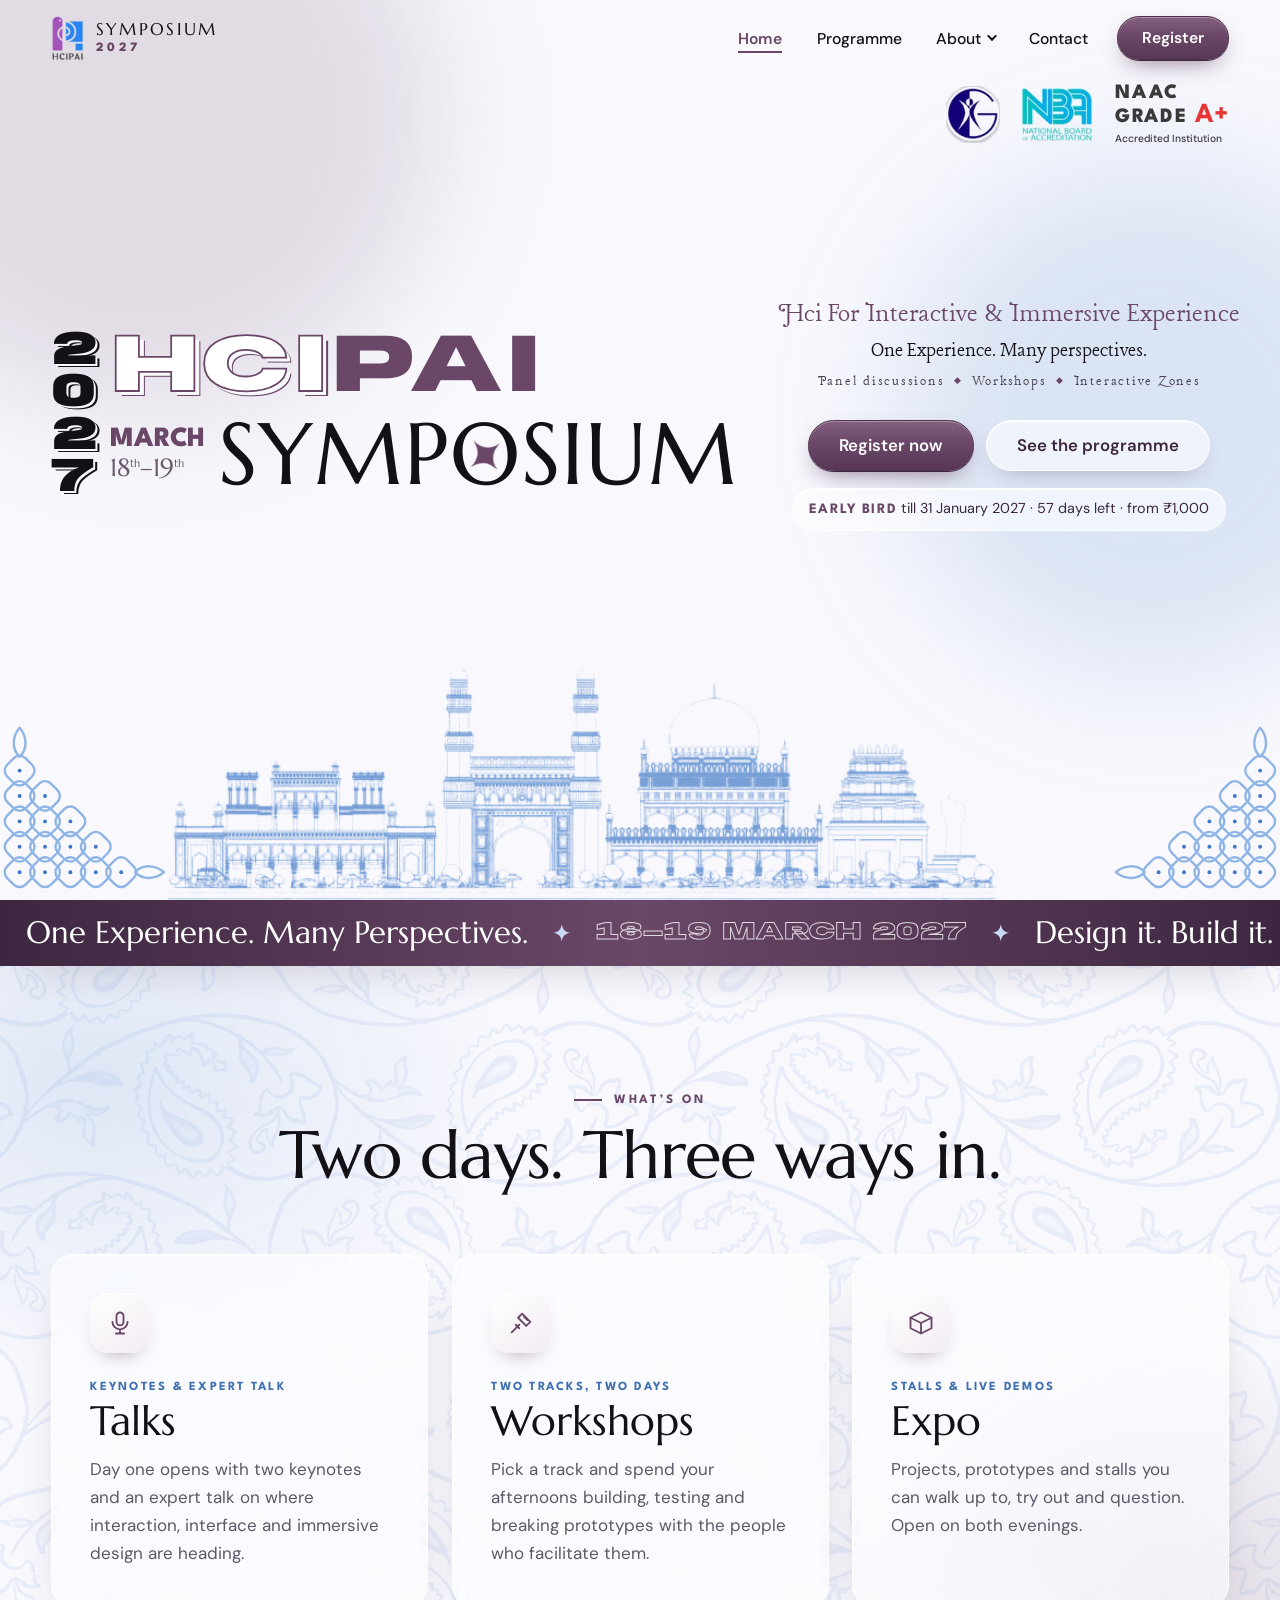
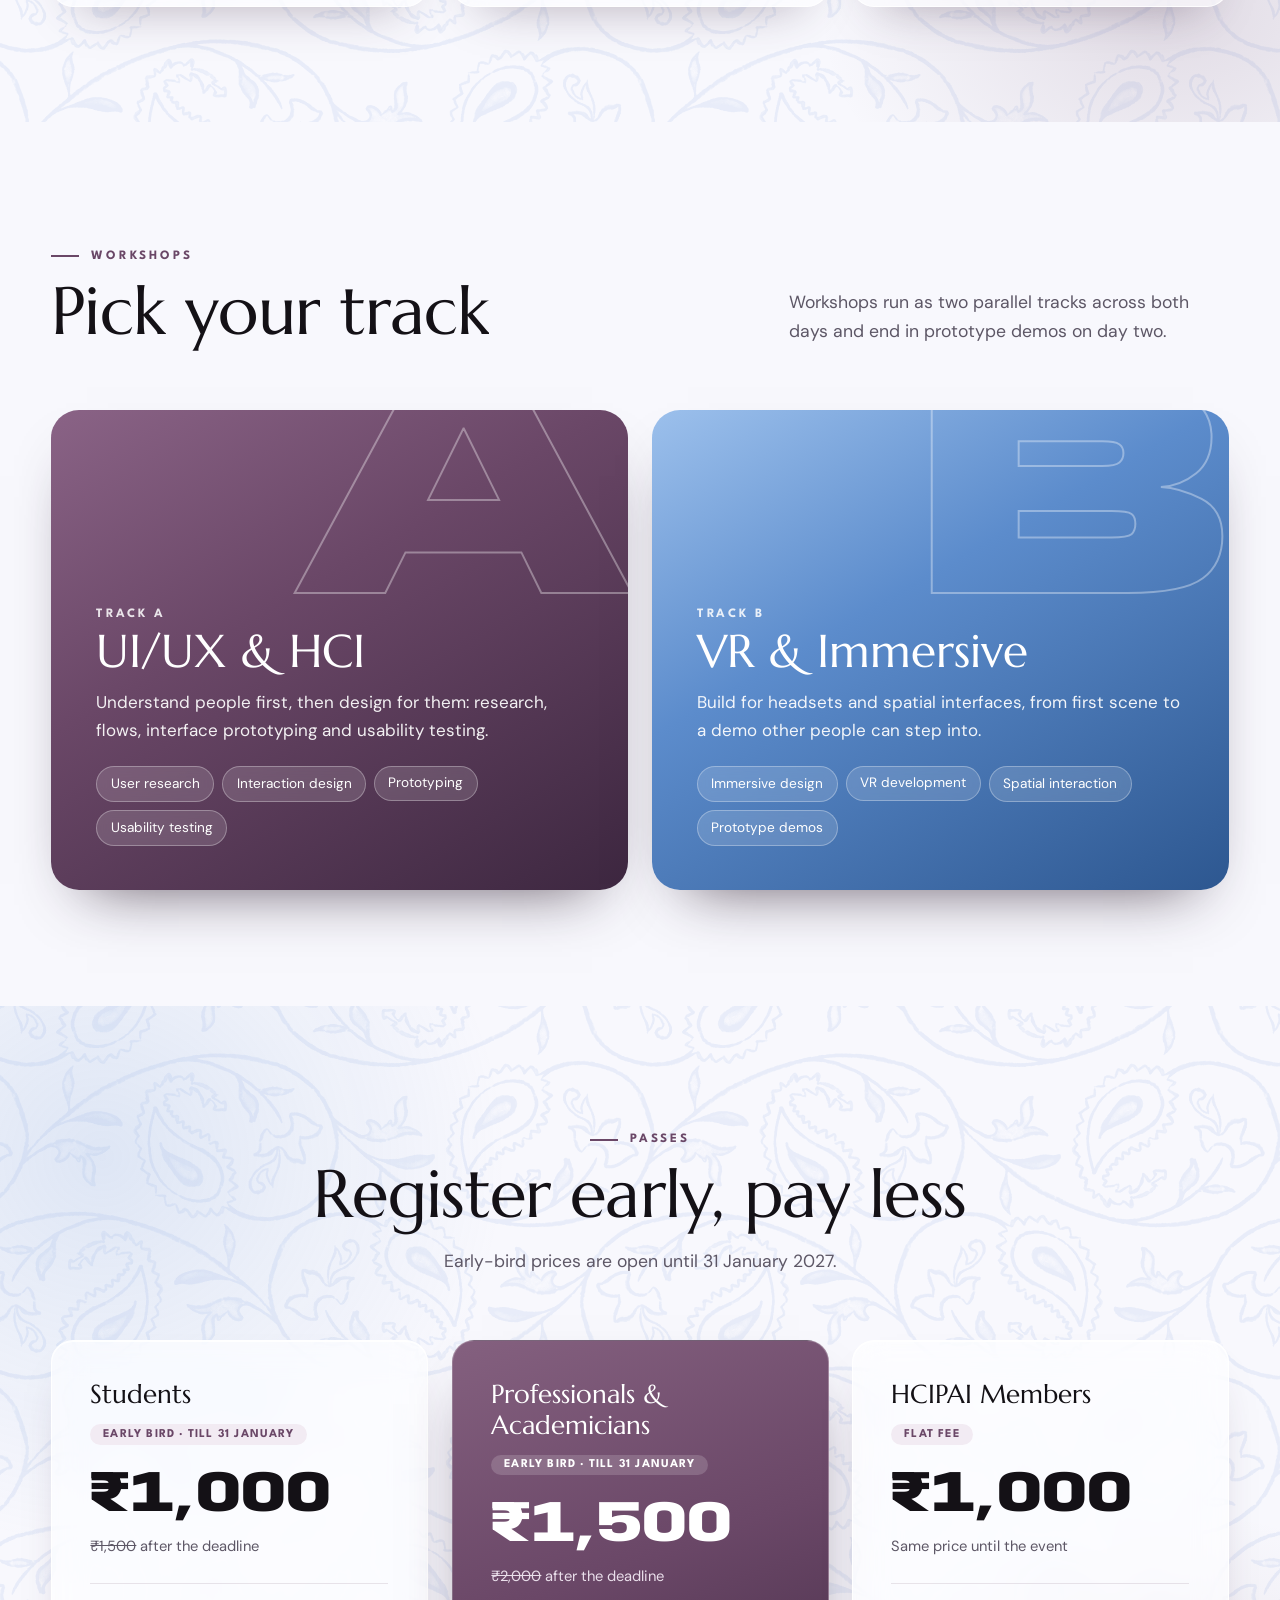
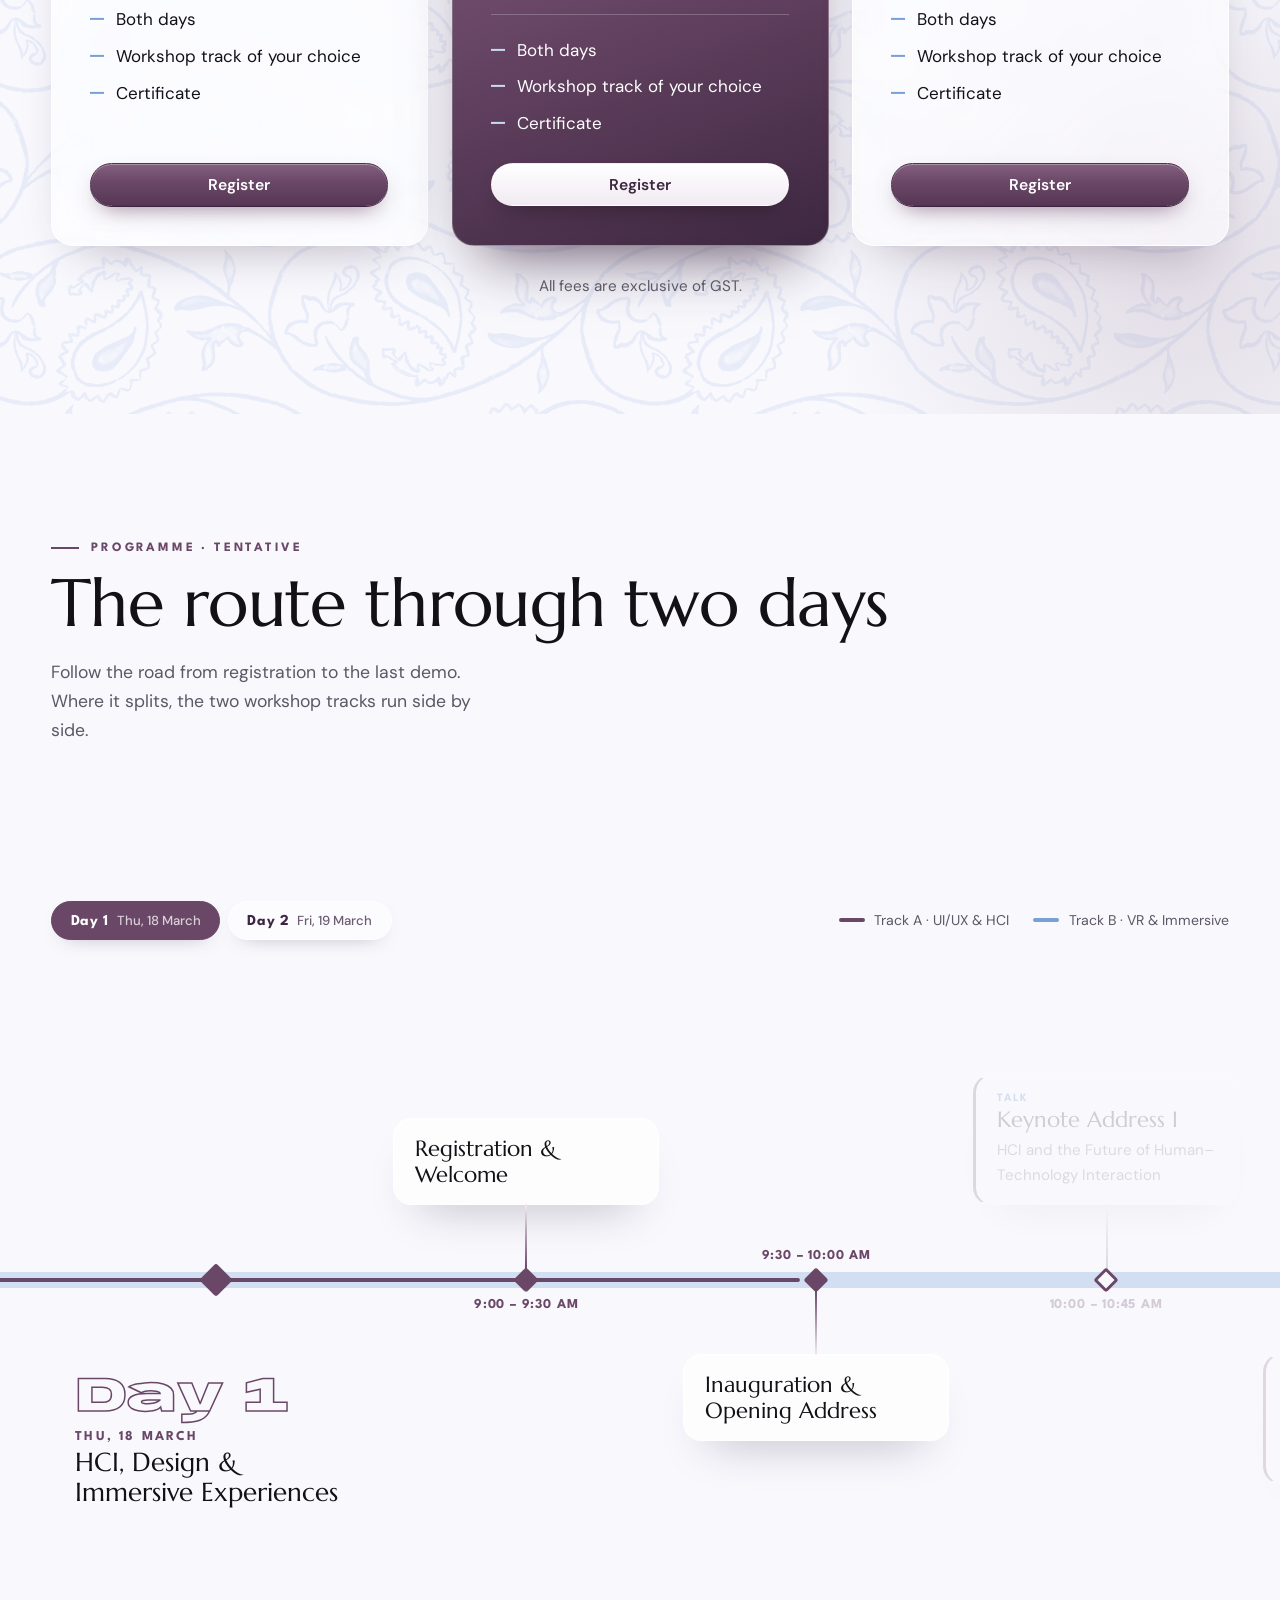
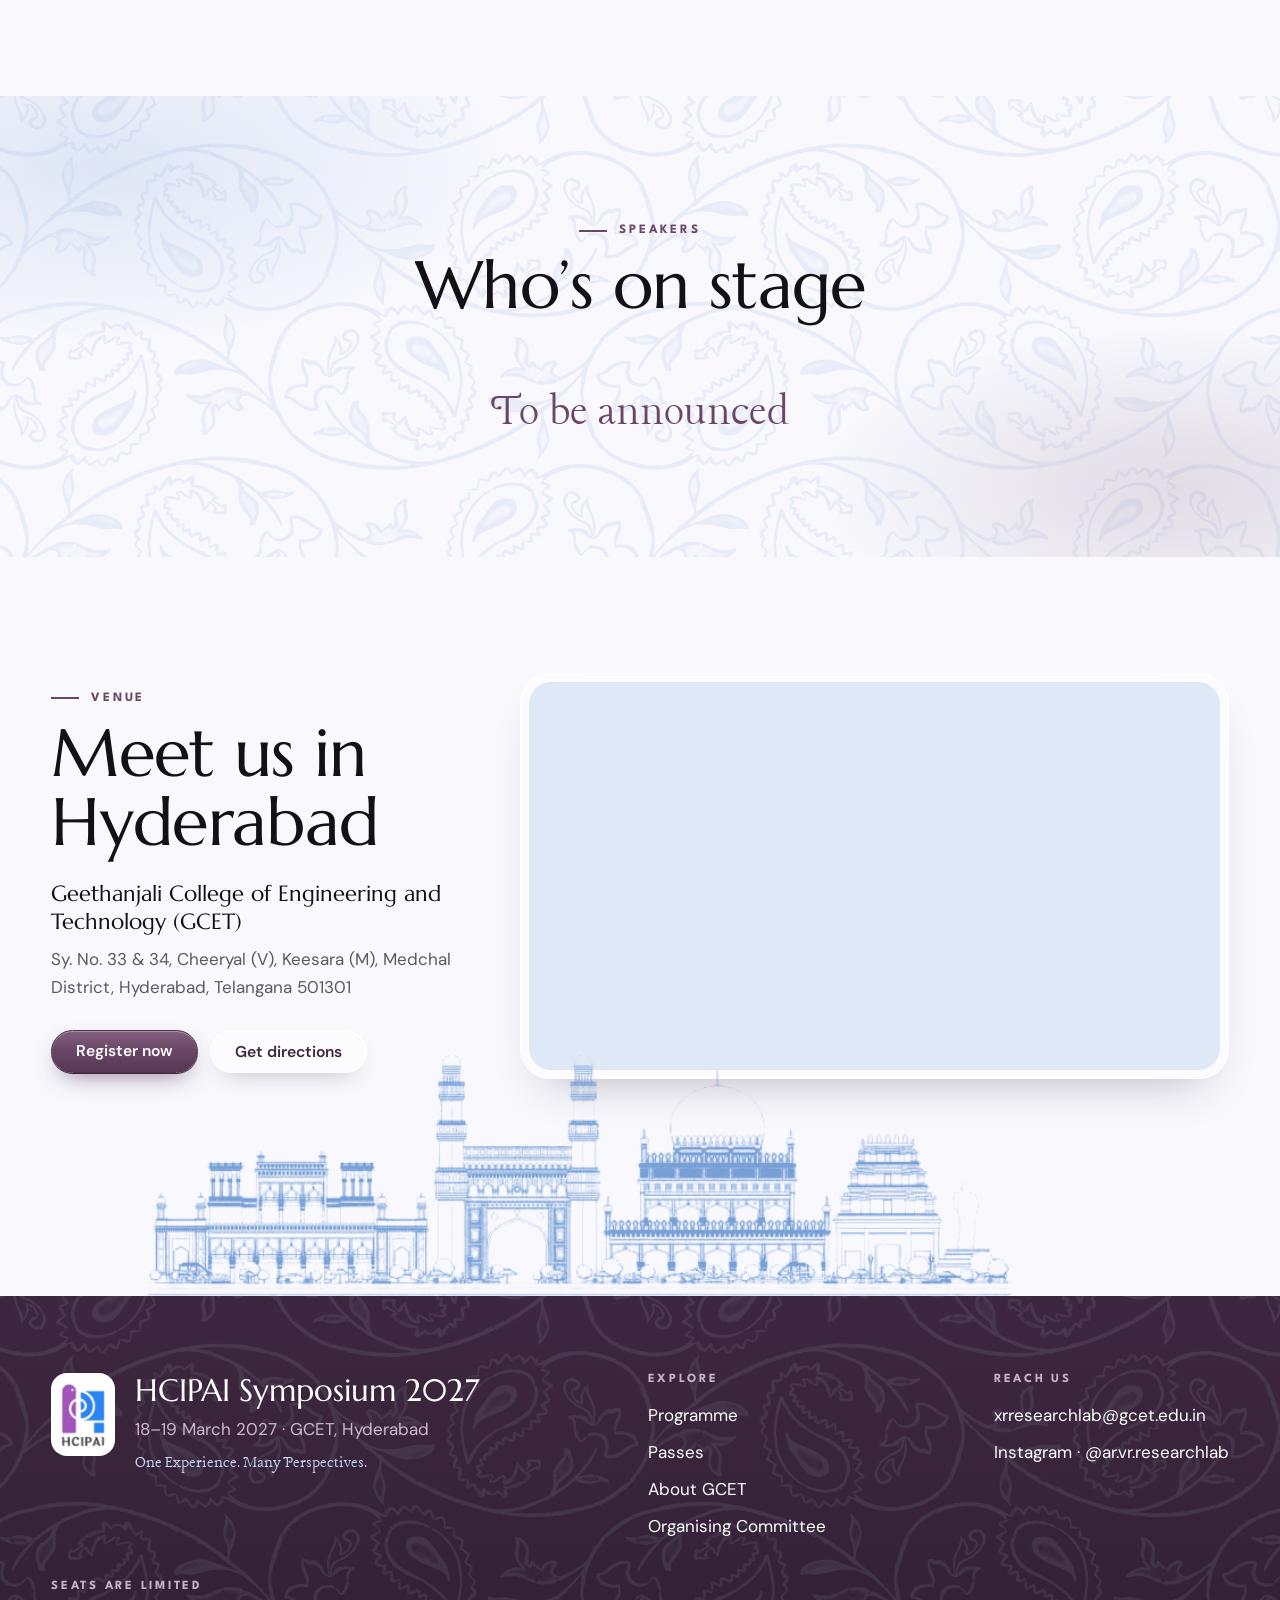
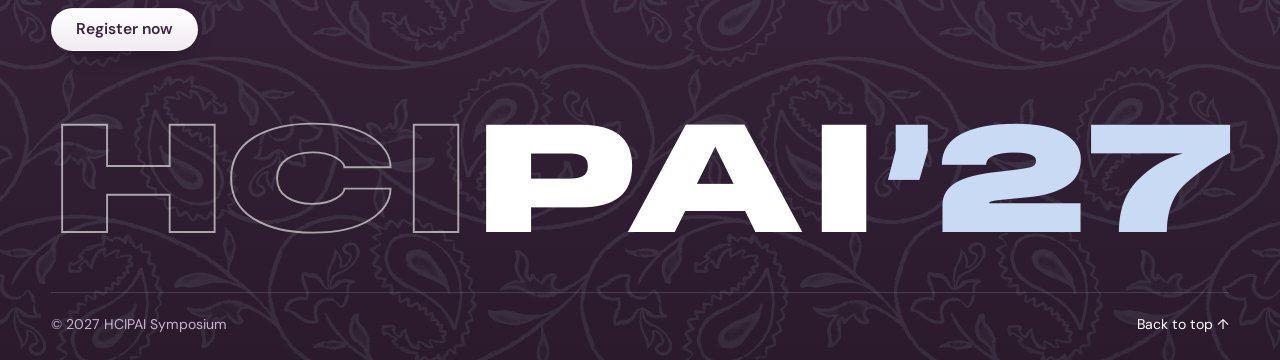
==== commit 73a2d263: "Apply team feedback: static ornaments, Canva paisley, fixed programme - Kolam corners and skyline no" ====
--- a/index.html
+++ b/index.html
@@ -20,7 +20,6 @@
 
     <!-- ============ Hero: the Canva banner, rebuilt in live type ============ -->
     <section class="hero" aria-labelledby="hero-title" data-hero>
-      <div class="hero__bg" data-depth="0.15" aria-hidden="true"></div>
       <div class="hero__glow hero__glow--a" data-depth="0.4" aria-hidden="true"></div>
       <div class="hero__glow hero__glow--b" data-depth="0.25" aria-hidden="true"></div>
 
@@ -56,7 +55,7 @@
         </div>
       </div>
 
-      <img class="hero__skyline" src="assets/images/skyline.png" alt="" width="880" height="212" data-depth="0.2" aria-hidden="true">
+      <img class="hero__skyline" src="assets/images/skyline.png" alt="" width="880" height="212" aria-hidden="true">
       <div class="hero__kolam hero__kolam--l" data-kolam aria-hidden="true"></div>
       <div class="hero__kolam hero__kolam--r" data-kolam aria-hidden="true"></div>
     </section>
@@ -122,11 +121,9 @@
         <header class="head">
           <p class="eyebrow">Speakers</p>
           <h2 class="title" id="speakers-title" data-split>Who’s on stage</h2>
-          <p class="lead" data-reveal>Names are being confirmed. Each card shows the session it belongs to.</p>
         </header>
-        <div class="people people--speakers" id="keynote-speakers" data-stagger></div>
-        <h3 class="subhead" data-reveal>Workshop facilitators</h3>
-        <div class="people people--speakers" id="workshop-facilitators" data-stagger></div>
+        <!-- Shows "To be announced" until SITE.speakers.announced is true -->
+        <div id="speakers-list"></div>
       </div>
     </section>
 
--- a/css/style.css
+++ b/css/style.css
@@ -101,7 +101,7 @@
 [data-tilt] { position: relative; transform-style: preserve-3d; }
 [data-tilt]::after {
   content: ""; position: absolute; inset: 0; border-radius: inherit; pointer-events: none;
-  background: radial-gradient(420px circle at var(--mx, 50%) var(--my, 0%), rgb(255 255 255 / 0.45), transparent 45%);
+  background: radial-gradient(140px circle at var(--mx, 50%) var(--my, 0%), rgb(255 255 255 / 0.28), transparent 70%);
   opacity: 0; transition: opacity 0.4s;
 }
 [data-tilt]:hover::after { opacity: 1; }
@@ -147,7 +147,8 @@
   -webkit-backdrop-filter: blur(14px) saturate(160%); backdrop-filter: blur(14px) saturate(160%);
   box-shadow: 0 1px 0 var(--border), 0 12px 30px -24px rgb(61 39 64 / 0.5);
 }
-.nav { display: flex; align-items: center; justify-content: space-between; min-height: var(--header-h); gap: 1rem; }
+.nav { display: flex; align-items: center; justify-content: space-between; min-height: var(--header-h); gap: 1rem; padding-inline: var(--gutter); }
+.nav__menu { margin-left: auto; }
 .nav__brand { display: flex; align-items: center; gap: 0.75rem; text-decoration: none; color: var(--ink); }
 .nav__brand img { height: 46px; width: auto; }
 .nav__brand-text { font: 1.05rem/1 var(--f-sym); letter-spacing: 0.14em; text-transform: uppercase; display: grid; gap: 0.2rem; }
@@ -231,11 +232,6 @@
   padding-top: calc(var(--header-h) + 0.5rem);
   background: var(--paper);
 }
-.hero__bg {
-  position: absolute; inset: -12% -6%; z-index: -2;
-  background: url("../assets/images/paisley.svg") 0 0 / 260px repeat;
-  opacity: 0.28;
-}
 .hero__glow { position: absolute; z-index: -1; border-radius: 50%; filter: blur(60px); pointer-events: none; }
 .hero__glow--a { width: 46vw; height: 46vw; left: -12vw; top: -14vw; background: rgb(106 71 103 / 0.16); }
 .hero__glow--b { width: 40vw; height: 40vw; right: -10vw; top: 18vh; background: rgb(120 160 215 / 0.22); }
@@ -294,32 +290,46 @@
 }
 .hero__chip b { font-family: var(--f-label); text-transform: uppercase; letter-spacing: 0.08em; color: var(--plum); }
 
+/* Corners and skyline sit side by side: the skyline only uses the space between the two kolams. */
+.hero { --kolam: clamp(64px, 11vw, 190px); }
 .hero__skyline {
-  position: absolute; z-index: -1; left: 0; right: 0; bottom: -2px; margin-inline: auto;
-  width: min(1180px, 78vw); height: auto; pointer-events: none; opacity: 0.85;
-}
-.hero__kolam { position: absolute; bottom: -4px; width: clamp(110px, 13vw, 230px); pointer-events: none; }
-.hero__kolam--l { left: -4px; }
-.hero__kolam--r { right: -4px; }
+  position: absolute; z-index: -1; left: 0; right: 0; bottom: 0; margin-inline: auto;
+  width: min(960px, 100% - 2 * var(--kolam) - 2rem); height: auto; pointer-events: none;
+}
+.hero__kolam { position: absolute; bottom: 0; width: var(--kolam); pointer-events: none; }
+.hero__kolam--l { left: 0; }
+.hero__kolam--r { right: 0; }
 .hero__kolam--r svg { transform: scaleX(-1); }
 
 .kolam { width: 100%; height: auto; overflow: visible; }
-.kolam__line { stroke: #8fb5e6; stroke-width: 3.4; stroke-linejoin: round; }
+.kolam__line { stroke: #8fb5e6; stroke-width: 2.4px; stroke-linejoin: round; vector-effect: non-scaling-stroke; }
 .kolam__dot { fill: #3f78c8; }
 
 @media (max-width: 900px) {
   .hero { --n: clamp(2.4rem, 10.5vw, 5.4rem); }
   .hero__badges { justify-content: center; }
-  .hero__inner { grid-template-columns: 1fr; justify-items: center; text-align: center; padding-bottom: clamp(130px, 34vw, 220px); }
-  .hero__skyline { width: 118vw; left: 50%; right: auto; margin-left: -59vw; }
+  .hero__inner { grid-template-columns: 1fr; justify-items: center; text-align: center; padding-bottom: clamp(90px, 24vw, 200px); }
 }
 @media (max-width: 560px) {
-  .lockup__row { flex-direction: column-reverse; align-items: flex-start; gap: calc(var(--n) * 0.1); }
-  .lockup__date { grid-auto-flow: column; align-items: baseline; gap: 0.5em; }
-  .lockup__sym { font-size: calc(var(--n) * 0.93); }
-  .hero__actions .btn { flex: 1 1 100%; }
-  .hero__formats { letter-spacing: 0.04em; }
-  .page-head__kolam { width: 64px; opacity: 0.7; }
+  .hero { --n: 12.4vw; --kolam: 56px; padding-top: calc(var(--header-h) + 0.25rem); }
+  .hero__badges img { height: 36px; }
+  .naac__name, .naac__grade { font-size: 0.92rem; }
+  .hero__inner { gap: 1.75rem; padding-top: 1.25rem; align-content: center; }
+  .lockup { gap: calc(var(--n) * 0.12); }
+  .lockup__row { flex-direction: column-reverse; align-items: flex-start; gap: calc(var(--n) * 0.08); }
+  .lockup__date { grid-auto-flow: column; align-items: baseline; gap: 0.4em; }
+  .lockup__date b { font-size: calc(var(--n) * 0.4); }
+  .lockup__date span { font-size: calc(var(--n) * 0.36); }
+  .lockup__sym { font-size: calc(var(--n) * 0.92); }
+  .hero__tagline { font-size: 1.3rem; }
+  .hero__sub { font-size: 1.1rem; }
+  .hero__formats { font-size: 0.82rem; letter-spacing: 0.03em; }
+  .hero__formats span { margin-inline: 0.3em; }
+  .hero__actions { margin-top: 1.25rem; }
+  .hero__actions .btn { flex: 1 1 100%; padding-block: 0.9rem; }
+  .hero__chip { background: none; border: 0; box-shadow: none; padding: 0; -webkit-backdrop-filter: none; backdrop-filter: none; font-size: 0.85rem; }
+  .hero__skyline { width: calc(100% - 2 * var(--kolam) - 0.5rem); }
+  .page-head__kolam { width: 56px; }
 }
 
 /* ---------- Marquee ---------- */
@@ -341,10 +351,13 @@
    Sections
    ========================================================================== */
 .section { position: relative; isolation: isolate; padding-block: clamp(4.5rem, 9vw, 8rem); }
+/* Paisley from the Canva file (page 15). At full strength it drowns text and fights the plum,
+   so it is used only as a faint watermark behind content sections. */
 .section--pattern::before {
-  content: ""; position: absolute; inset: 0; z-index: -1; opacity: 0.22;
-  background: url("../assets/images/paisley.svg") 0 0 / 220px repeat;
-}
+  content: ""; position: absolute; inset: 0; z-index: -1; opacity: 0.1;
+  background: url("../assets/images/paisley.png") 0 0 / 626px 313px repeat;
+}
+@media (max-width: 640px) { .section--pattern::before, .page-head::before { background-size: 420px 210px; } }
 .section--pattern::after {
   content: ""; position: absolute; inset: 0; z-index: -1; pointer-events: none;
   background:
@@ -393,10 +406,6 @@
 }
 .track--a { background: linear-gradient(150deg, #8a6386 0%, var(--plum) 40%, var(--plum-deep) 100%); }
 .track--b { background: linear-gradient(150deg, #9cc0ec 0%, #5c8ccc 40%, #2d5790 100%); }
-.track::before {
-  content: ""; position: absolute; inset: 0; opacity: 0.12; pointer-events: none;
-  background: url("../assets/images/paisley.svg") 0 0 / 220px repeat; filter: brightness(3);
-}
 @media (hover: hover) and (min-width: 761px) {
   .tracks:hover .track { flex-grow: 0.75; }
   .tracks .track:hover, .tracks .track:focus-visible { flex-grow: 1.6; }
@@ -523,19 +532,20 @@
 .rm-anim .stop .end,
 .rm-anim .stop .stop__pause { transition: opacity 0.7s var(--ease), translate 0.7s var(--ease); }
 .rm-anim .stop:not(.is-passed) .stop__card,
+.rm-anim .stop:not(.is-passed) .day,
+.rm-anim .stop:not(.is-passed) .end { opacity: 0.18; translate: 0 18px; }
 .rm-anim .stop:not(.is-passed) .stop__time,
-.rm-anim .stop:not(.is-passed) .day,
-.rm-anim .stop:not(.is-passed) .end,
-.rm-anim .stop:not(.is-passed) .stop__pause { opacity: 0.18; translate: 0 18px; }
+.rm-anim .stop:not(.is-passed) .stop__pause { opacity: 0.25; }
 
 /* Horizontal road */
-.roadmap--h { height: 100vh; display: flex; flex-direction: column; justify-content: center; padding-top: var(--header-h); overflow: hidden; }
-.roadmap--h .roadmap__bar { margin-bottom: 0; }
-.roadmap--h .roadmap__viewport { width: 100%; padding: 0; }
+.roadmap--h { height: 100vh; display: flex; flex-direction: column; padding: calc(var(--header-h) + 1rem) 0 1.5rem; overflow: hidden; }
+.roadmap--h .roadmap__bar { flex: none; margin-bottom: 0; }
+.roadmap--h .roadmap__viewport { flex: 1; min-height: 0; width: 100%; padding: 0; }
 .roadmap--h .roadmap__track {
-  --lane: 58px;
-  display: flex; align-items: stretch; width: max-content; height: min(66vh, 640px);
-  padding: 0 12vw 0 max(var(--gutter), (100vw - var(--wrap)) / 2);
+  --lane: 54px;
+  display: flex; align-items: stretch; width: max-content; height: 100%; max-height: 680px;
+  /* the wide right padding lets the last stop reach the middle of the screen */
+  padding: 0 45vw 0 max(var(--gutter), (100vw - var(--wrap)) / 2);
 }
 .roadmap--h .roadmap__track::before, .roadmap--h .roadmap__track::after { display: none; }
 .road { position: absolute; left: 0; top: 0; overflow: visible; pointer-events: none; z-index: 0; }
@@ -553,7 +563,7 @@
 .roadmap--h .stop--split { width: 330px; max-width: none; gap: 0; grid-template-columns: none; }
 .roadmap--h .stop--pause { width: 150px; }
 .roadmap--h .stop--day { width: 330px; padding: 0 24px; }
-.roadmap--h .stop--end { width: 320px; padding: 0 12px; }
+.roadmap--h .stop--end { width: 340px; padding: 0 12px 0 48px; }
 
 .roadmap--h .stop__node { left: 50%; top: 50%; margin: -9px 0 0 -9px; width: 18px; height: 18px; }
 .roadmap--h .stop__node--a { top: calc(50% - var(--lane)); }
@@ -583,14 +593,13 @@
 .roadmap--h .stop[data-lane="split"] .stop__pause { top: 50%; bottom: auto; translate: 0 -50%; }
 .roadmap--h .stop--pause .stop__pause { bottom: calc(50% + 16px); flex-direction: column; align-items: center; gap: 0; }
 .roadmap--h .stop--pause[data-lane="split"] .stop__pause { bottom: auto; }
-.roadmap--h .stop--day .day, .roadmap--h .stop--end .end { grid-row: 1; align-self: end; padding-bottom: calc(var(--lane) + 1.5rem); }
-.roadmap--h .day__num { font-size: 3.4rem; }
+.roadmap--h .stop--day .day, .roadmap--h .stop--end .end { grid-row: 3; align-self: start; padding-top: 1.25rem; }
+.roadmap--h .day__num { font-size: 3rem; }
+.roadmap--h .end { justify-items: start; }
 .day__num { white-space: nowrap; }
 
-@media (max-height: 700px) {
-  .roadmap--h .roadmap__track { --lane: 44px; height: 72vh; }
-  .roadmap--h .stop__topic { display: none; }
-}
+/* ---------- "To be announced" (speakers, committee) ---------- */
+.tba { text-align: center; font: clamp(1.8rem, 4vw, 3rem) / 1.2 var(--f-tag); color: var(--plum); }
 
 /* ---------- People (speakers) ---------- */
 .people { display: grid; grid-template-columns: repeat(auto-fit, minmax(240px, 300px)); justify-content: center; gap: clamp(1rem, 2vw, 1.5rem); }
@@ -627,8 +636,8 @@
   padding: calc(var(--header-h) + clamp(3rem, 8vw, 6rem)) var(--gutter) clamp(4rem, 9vw, 7rem);
 }
 .page-head::before {
-  content: ""; position: absolute; inset: 0; z-index: -1; opacity: 0.25;
-  background: url("../assets/images/paisley.svg") 0 0 / 260px repeat;
+  content: ""; position: absolute; inset: 0; z-index: -1; opacity: 0.1;
+  background: url("../assets/images/paisley.png") 0 0 / 626px 313px repeat;
 }
 .page-head::after {
   content: ""; position: absolute; inset: 0; z-index: -1;
@@ -684,8 +693,23 @@
 }
 .stat__label { color: var(--muted); font-size: 0.95rem; margin-top: 0.7rem; }
 
-.achievements { display: grid; grid-template-columns: repeat(auto-fit, minmax(min(100%, 420px), 1fr)); gap: 1rem; }
-.achievements li { padding: 1.2rem 1.4rem; border-radius: 18px; border-left: 4px solid var(--plum); }
+/* Achievements: four rankings in one row, then three honours as a dated list */
+.ranks { display: grid; grid-template-columns: repeat(4, minmax(0, 1fr)); border-block: 1px solid var(--border); }
+.rank { padding: clamp(1.5rem, 3vw, 2.5rem) clamp(1rem, 2vw, 1.75rem); }
+.rank + .rank { border-left: 1px solid var(--border); }
+.rank__fig { font: 900 clamp(2.6rem, 5vw, 4rem) / 1 var(--f-wide); font-stretch: 125%; color: var(--plum); letter-spacing: -0.02em; }
+.rank__fig sup { font-size: 0.4em; vertical-align: 1.2em; margin-left: 0.05em; }
+.rank__what { margin-top: 0.9rem; font: 1.15rem / 1.35 var(--f-sym); }
+.rank__who { margin-top: 0.6rem; font: 700 0.72rem var(--f-label); letter-spacing: 0.14em; text-transform: uppercase; color: var(--blue-deep); }
+.honours { display: grid; grid-template-columns: repeat(3, minmax(0, 1fr)); gap: clamp(1.5rem, 3vw, 3rem); margin-top: clamp(2.5rem, 5vw, 4rem); }
+.honours li { border-top: 2px solid var(--plum); padding-top: 1rem; color: var(--muted); }
+.honours__year { font: 700 0.8rem var(--f-label); letter-spacing: 0.18em; text-transform: uppercase; color: var(--plum); margin-bottom: 0.5rem; }
+@media (max-width: 900px) {
+  .ranks { grid-template-columns: repeat(2, minmax(0, 1fr)); }
+  .rank:nth-child(3) { border-left: 0; }
+  .rank:nth-child(n + 3) { border-top: 1px solid var(--border); }
+  .honours { grid-template-columns: 1fr; }
+}
 
 /* Committee: rows are centred so groups read as 1 / 2 / 3 and 3 / 2 / 3 */
 .committee-group + .committee-group { margin-top: clamp(3.5rem, 7vw, 5.5rem); }
@@ -710,9 +734,9 @@
    Footer — full width, edge to edge
    ========================================================================== */
 .site-footer { position: relative; margin-top: clamp(4rem, 8vw, 7rem); }
-body[data-page="home"] .site-footer { margin-top: calc(-1 * clamp(40px, 5vw, 80px)); }
+body[data-page="home"] .site-footer { margin-top: -24px; }
 .site-footer__skyline { position: relative; z-index: 2; display: flex; justify-content: center; pointer-events: none; }
-.site-footer__skyline img { width: min(1320px, 96vw); height: auto; margin-bottom: -2px; }
+.site-footer__skyline img { width: min(1000px, 92vw); height: auto; display: block; }
 .site-footer__body {
   position: relative; isolation: isolate; overflow: hidden;
   padding: clamp(3rem, 6vw, 5rem) var(--gutter) 1.5rem;
@@ -720,8 +744,8 @@
   color: #e9dfeb;
 }
 .site-footer__body::before {
-  content: ""; position: absolute; inset: 0; z-index: -1; opacity: 0.07;
-  background: url("../assets/images/paisley.svg") 0 0 / 220px repeat; filter: brightness(4);
+  content: ""; position: absolute; inset: 0; z-index: -1; opacity: 0.08;
+  background: url("../assets/images/paisley.png") 0 0 / 626px 313px repeat; filter: brightness(2.2);
 }
 .site-footer__top { display: flex; flex-wrap: wrap; justify-content: space-between; gap: 2.5rem clamp(2rem, 5vw, 5rem); }
 .site-footer__brand { display: flex; gap: 1.25rem; align-items: flex-start; max-width: 28rem; }
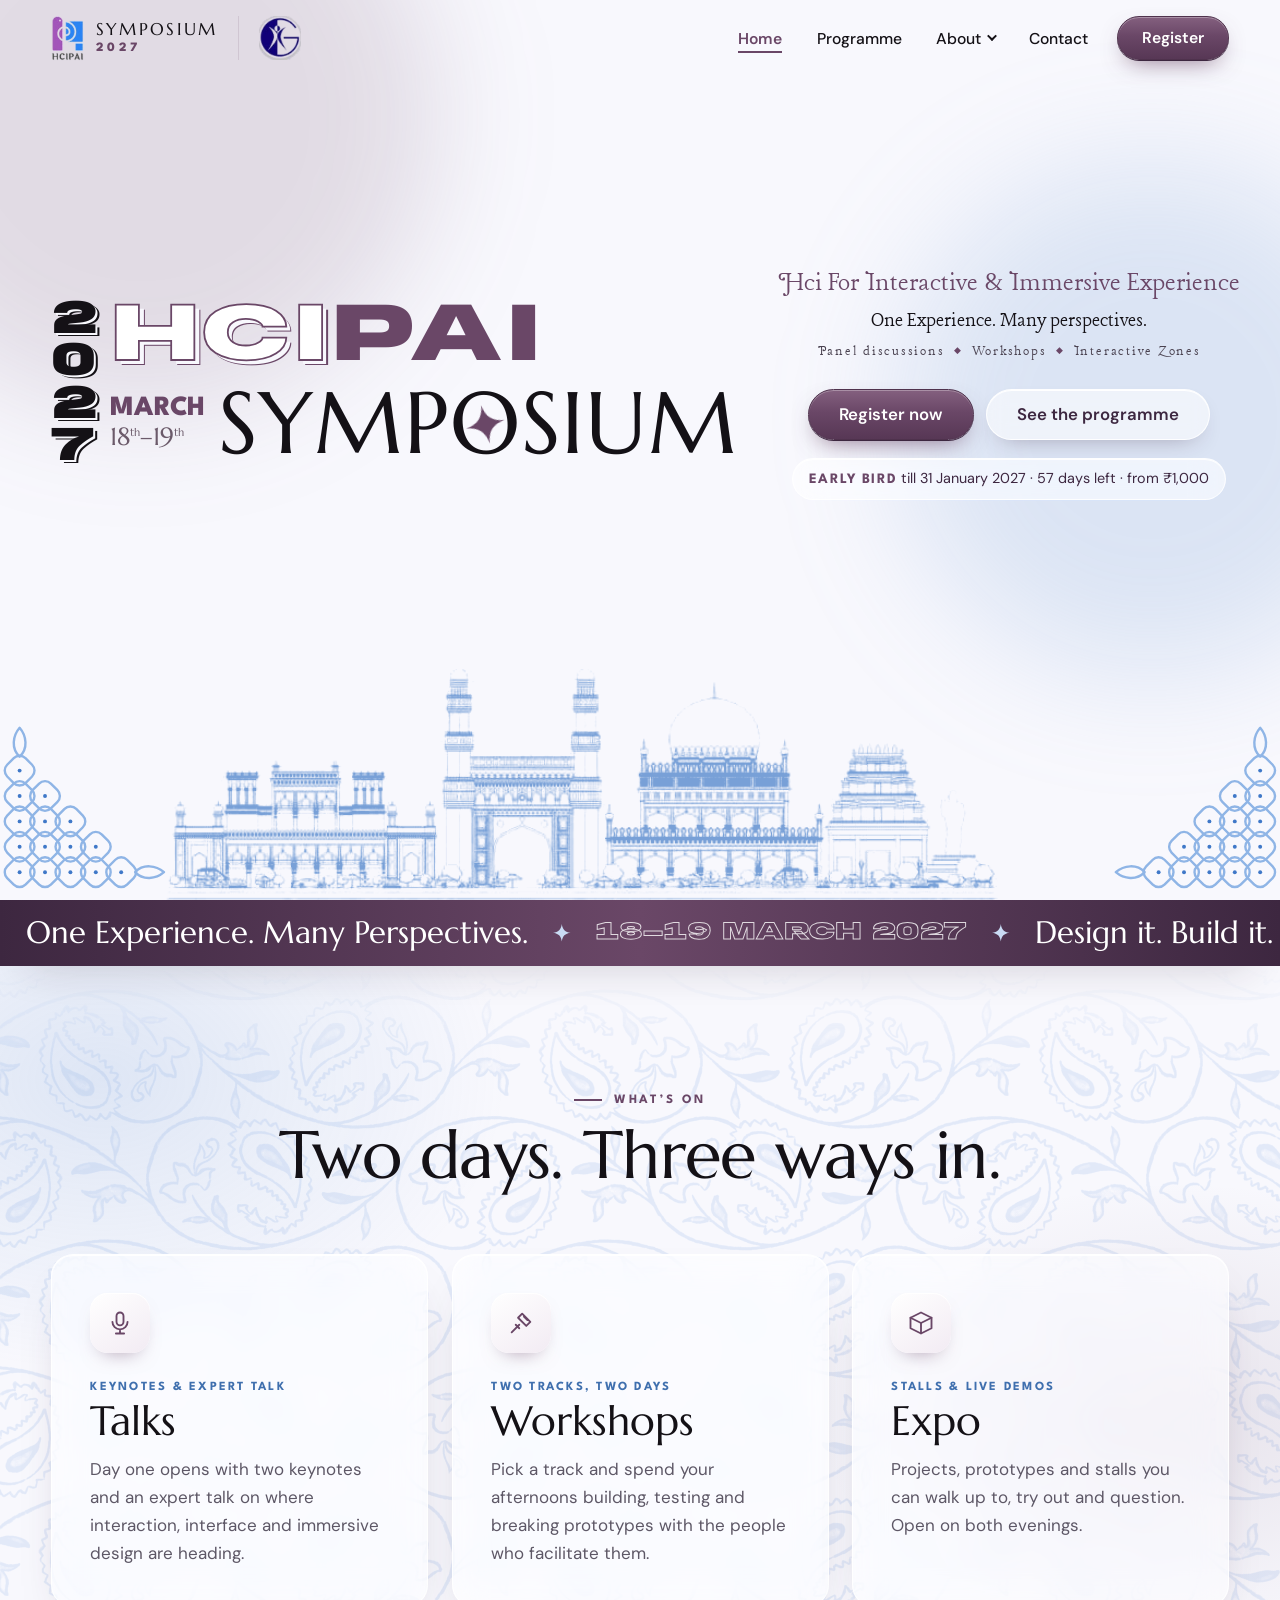
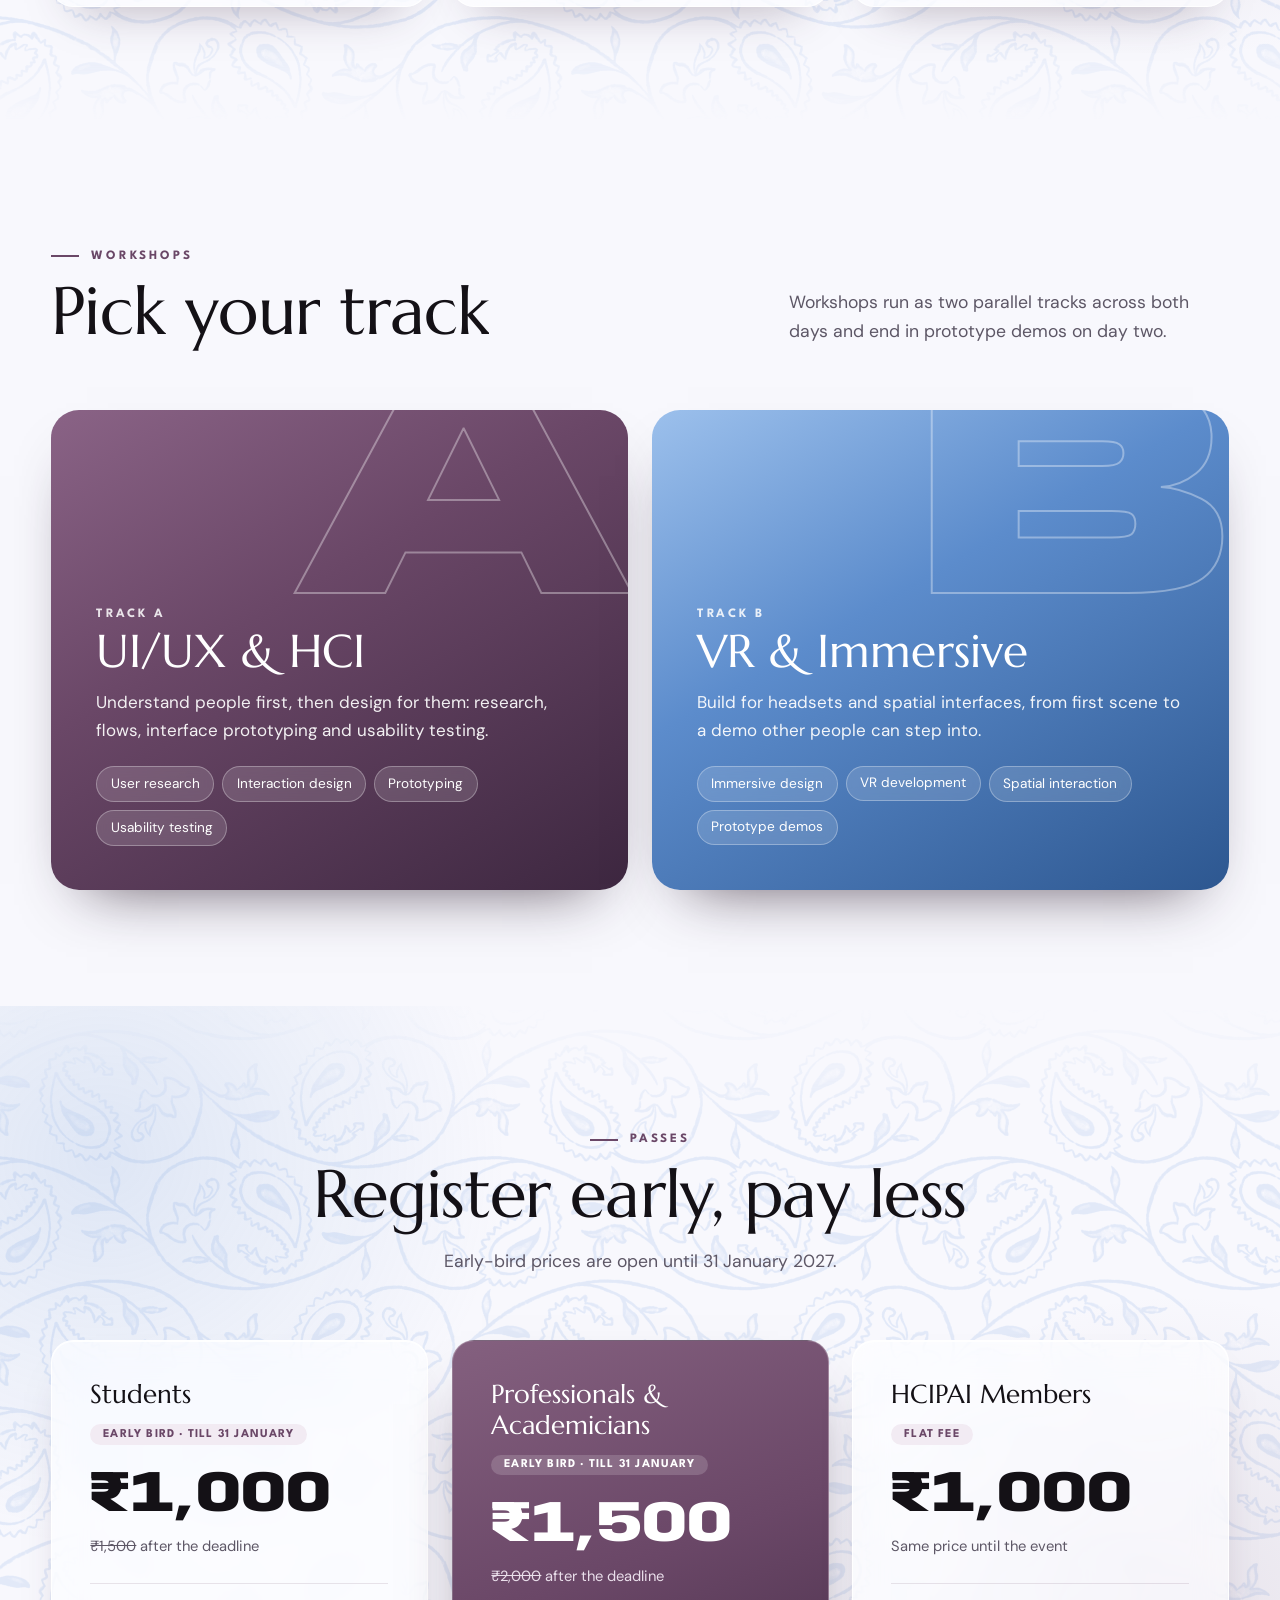
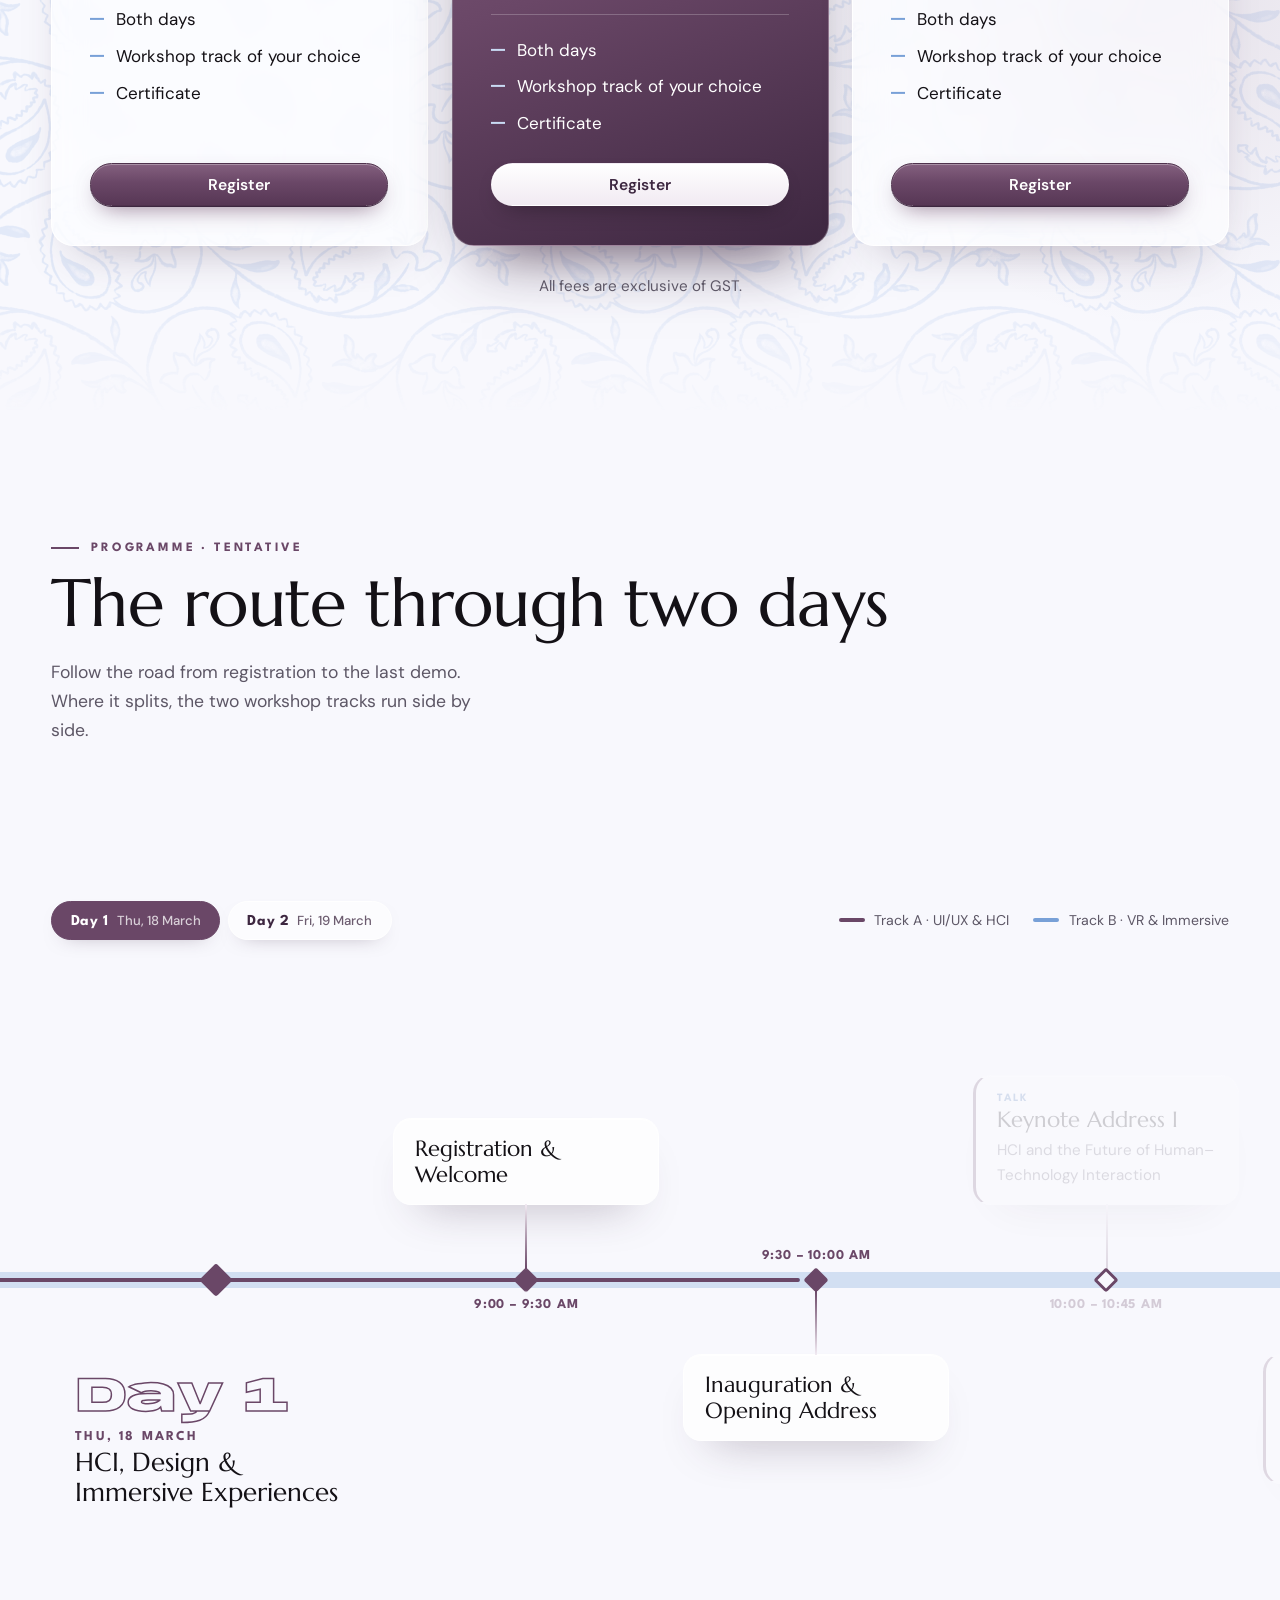
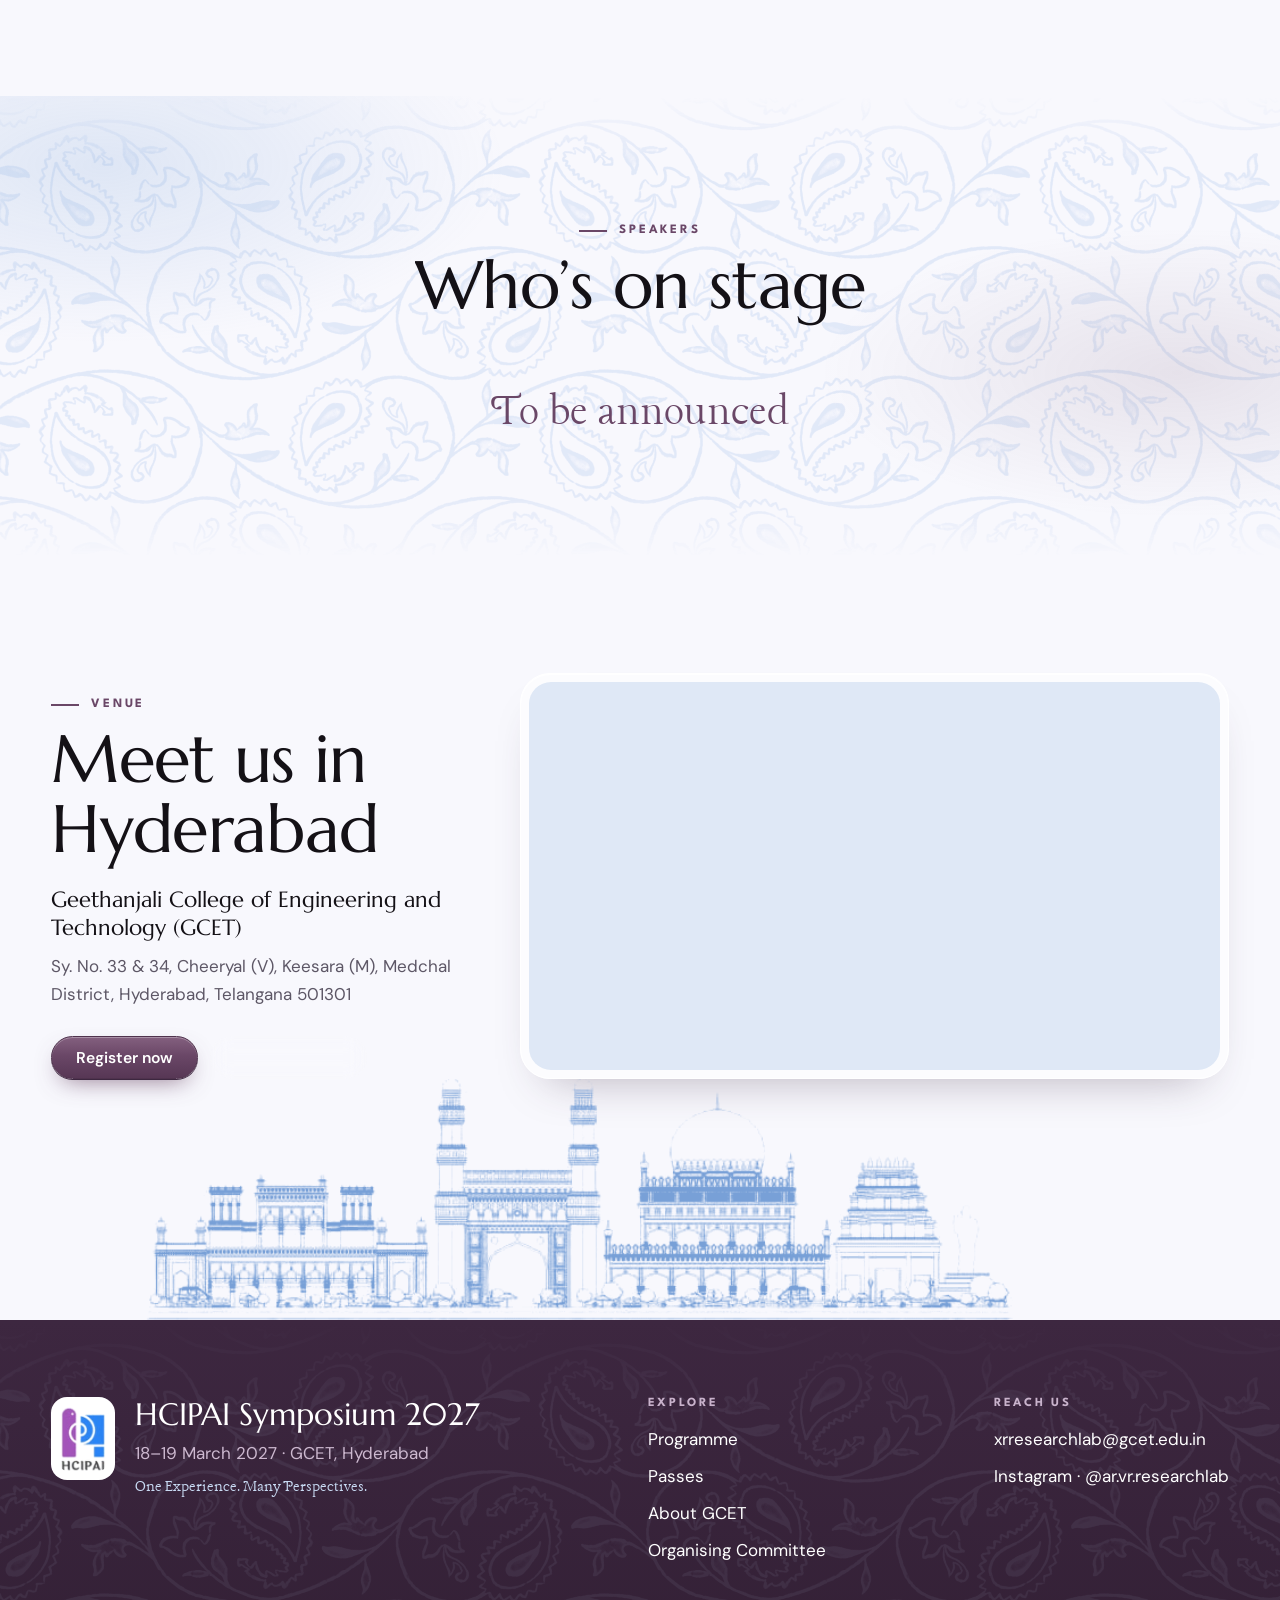
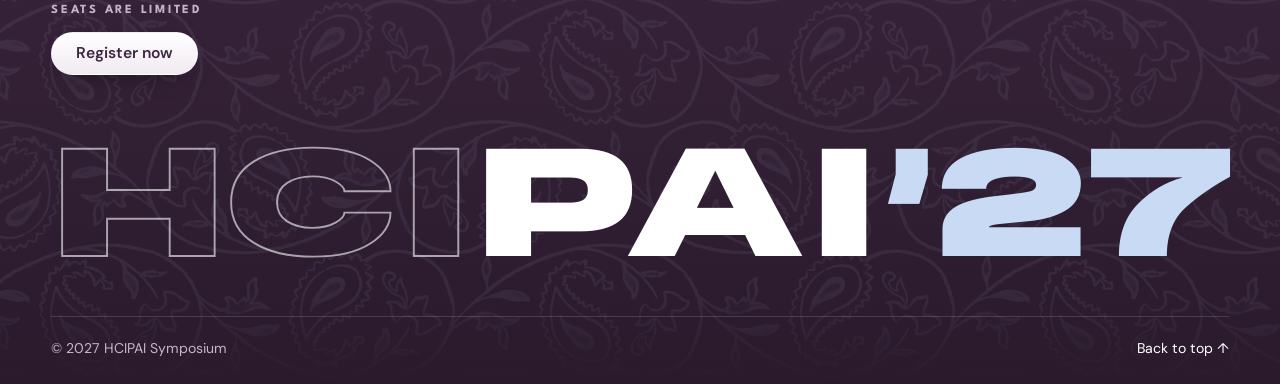
==== commit e5ba5376: "Move GCET logo into the header next to HCIPAI; drop NBA and NAAC badges Co-Authored-By: Claude Opus " ====
--- a/index.html
+++ b/index.html
@@ -22,13 +22,6 @@
     <section class="hero" aria-labelledby="hero-title" data-hero>
       <div class="hero__glow hero__glow--a" data-depth="0.4" aria-hidden="true"></div>
       <div class="hero__glow hero__glow--b" data-depth="0.25" aria-hidden="true"></div>
-
-      <div class="hero__badges wrap" data-hero-in>
-        <img src="assets/logos/gcet.png" alt="Geethanjali College of Engineering and Technology" width="72" height="74">
-        <img src="assets/logos/nba.png" alt="NBA — National Board of Accreditation" width="96" height="73">
-        <!-- NAAC badge set in type, as in the banner -->
-        <p class="naac"><span class="naac__name">NAAC</span><span class="naac__grade">GRADE <b>A+</b></span><span class="naac__sub">Accredited Institution</span></p>
-      </div>
 
       <div class="hero__inner wrap">
         <h1 class="lockup" id="hero-title" data-depth="0.6">
--- a/css/style.css
+++ b/css/style.css
@@ -149,6 +149,10 @@
 }
 .nav { display: flex; align-items: center; justify-content: space-between; min-height: var(--header-h); gap: 1rem; padding-inline: var(--gutter); }
 .nav__menu { margin-left: auto; }
+.nav__brands { display: flex; align-items: center; gap: clamp(0.75rem, 1.6vw, 1.25rem); }
+.nav__host { display: flex; padding-left: clamp(0.75rem, 1.6vw, 1.25rem); border-left: 1px solid var(--border); }
+.nav__host img { height: 44px; width: auto; }
+@media (max-width: 400px) { .nav__host img { height: 36px; } .nav__brand-text { font-size: 0.9rem; } }
 .nav__brand { display: flex; align-items: center; gap: 0.75rem; text-decoration: none; color: var(--ink); }
 .nav__brand img { height: 46px; width: auto; }
 .nav__brand-text { font: 1.05rem/1 var(--f-sym); letter-spacing: 0.14em; text-transform: uppercase; display: grid; gap: 0.2rem; }
@@ -236,14 +240,7 @@
 .hero__glow--a { width: 46vw; height: 46vw; left: -12vw; top: -14vw; background: rgb(106 71 103 / 0.16); }
 .hero__glow--b { width: 40vw; height: 40vw; right: -10vw; top: 18vh; background: rgb(120 160 215 / 0.22); }
 
-.hero__badges { display: flex; justify-content: flex-end; align-items: center; gap: clamp(0.6rem, 1.6vw, 1.4rem); }
-.hero__badges img { height: clamp(40px, 4.4vw, 62px); width: auto; }
-
-.naac { display: grid; line-height: 0.95; font-family: var(--f-label); color: #3a3a3a; }
-.naac__name { font-weight: 800; font-size: clamp(0.95rem, 1.6vw, 1.55rem); letter-spacing: 0.12em; }
-.naac__grade { font-weight: 800; font-size: clamp(0.95rem, 1.6vw, 1.55rem); letter-spacing: 0.08em; }
-.naac__grade b { color: var(--red); font-size: 1.35em; letter-spacing: 0; }
-.naac__sub { font: 500 clamp(0.6rem, 0.8vw, 0.78rem) var(--f-body); margin-top: 0.15rem; }
+
 
 .hero__inner {
   flex: 1; display: grid; grid-template-columns: auto minmax(0, 1fr);
@@ -307,14 +304,11 @@
 
 @media (max-width: 900px) {
   .hero { --n: clamp(2.4rem, 10.5vw, 5.4rem); }
-  .hero__badges { justify-content: center; }
-  .hero__inner { grid-template-columns: 1fr; justify-items: center; text-align: center; padding-bottom: clamp(90px, 24vw, 200px); }
+    .hero__inner { grid-template-columns: 1fr; justify-items: center; text-align: center; padding-bottom: clamp(90px, 24vw, 200px); }
 }
 @media (max-width: 560px) {
   .hero { --n: 12.4vw; --kolam: 56px; padding-top: calc(var(--header-h) + 0.25rem); }
-  .hero__badges img { height: 36px; }
-  .naac__name, .naac__grade { font-size: 0.92rem; }
-  .hero__inner { gap: 1.75rem; padding-top: 1.25rem; align-content: center; }
+    .hero__inner { gap: 1.75rem; padding-top: 1.25rem; align-content: center; }
   .lockup { gap: calc(var(--n) * 0.12); }
   .lockup__row { flex-direction: column-reverse; align-items: flex-start; gap: calc(var(--n) * 0.08); }
   .lockup__date { grid-auto-flow: column; align-items: baseline; gap: 0.4em; }
@@ -351,18 +345,28 @@
    Sections
    ========================================================================== */
 .section { position: relative; isolation: isolate; padding-block: clamp(4.5rem, 9vw, 8rem); }
-/* Paisley from the Canva file (page 15). At full strength it drowns text and fights the plum,
-   so it is used only as a faint watermark behind content sections. */
-.section--pattern::before {
-  content: ""; position: absolute; inset: 0; z-index: -1; opacity: 0.1;
-  background: url("../assets/images/paisley.png") 0 0 / 626px 313px repeat;
-}
-@media (max-width: 640px) { .section--pattern::before, .page-head::before { background-size: 420px 210px; } }
+/* Paisley from the Canva file (page 15).
+   The file is a bright blue print; at full strength it drowns text and fights the plum. So the PNG
+   holds only the line shapes (as transparency) and is used as a mask: CSS picks the colour
+   (--paisley-ink), the strength (--paisley-alpha) and the size, and the edges fade out so the
+   pattern never starts or stops as a hard band. Not used on the hero or the track cards. */
+:root { --paisley-size: 500px 250px; --paisley-ink: #6f9be0; --paisley-alpha: 0.16; }
+@media (max-width: 640px) { :root { --paisley-size: 360px 180px; } }
+.section--pattern::before,
+.page-head::before,
+.site-footer__body::before {
+  content: ""; position: absolute; inset: 0; z-index: -1; pointer-events: none;
+  background-color: var(--paisley-ink); opacity: var(--paisley-alpha);
+  -webkit-mask: url("../assets/images/paisley.png") 0 0 / var(--paisley-size) repeat, linear-gradient(transparent, #000 14%, #000 86%, transparent);
+  -webkit-mask-composite: source-in;
+  mask: url("../assets/images/paisley.png") 0 0 / var(--paisley-size) repeat, linear-gradient(transparent, #000 14%, #000 86%, transparent);
+  mask-composite: intersect;
+}
 .section--pattern::after {
   content: ""; position: absolute; inset: 0; z-index: -1; pointer-events: none;
   background:
     radial-gradient(45% 55% at 8% 15%, rgb(120 160 215 / 0.2), transparent 70%),
-    radial-gradient(40% 50% at 92% 85%, rgb(106 71 103 / 0.16), transparent 70%);
+    radial-gradient(40% 45% at 92% 60%, rgb(106 71 103 / 0.12), transparent 70%);
 }
 .section--flush { padding-bottom: 0; }
 
@@ -620,7 +624,7 @@
 
 /* ---------- Venue ---------- */
 .venue-section { padding-bottom: 0; z-index: 1; }
-.venue { display: grid; grid-template-columns: minmax(0, 1fr) minmax(0, 1.7fr); gap: clamp(1.5rem, 4vw, 4rem); align-items: center; }
+.venue { display: grid; grid-template-columns: minmax(0, 1fr) minmax(0, 1.7fr); gap: clamp(1.5rem, 4vw, 4rem); align-items: end; }
 .venue__name { font: 1.35rem/1.3 var(--f-sym); margin-top: 1.4rem; }
 .venue__address { color: var(--muted); margin-top: 0.6rem; }
 .venue__actions { display: flex; flex-wrap: wrap; gap: 0.75rem; margin-top: 1.75rem; }
@@ -634,10 +638,6 @@
 .page-head {
   position: relative; isolation: isolate; overflow: hidden; text-align: center;
   padding: calc(var(--header-h) + clamp(3rem, 8vw, 6rem)) var(--gutter) clamp(4rem, 9vw, 7rem);
-}
-.page-head::before {
-  content: ""; position: absolute; inset: 0; z-index: -1; opacity: 0.1;
-  background: url("../assets/images/paisley.png") 0 0 / 626px 313px repeat;
 }
 .page-head::after {
   content: ""; position: absolute; inset: 0; z-index: -1;
@@ -734,7 +734,8 @@
    Footer — full width, edge to edge
    ========================================================================== */
 .site-footer { position: relative; margin-top: clamp(4rem, 8vw, 7rem); }
-body[data-page="home"] .site-footer { margin-top: -24px; }
+/* Charminar tips meet the bottom edge of the map exactly */
+body[data-page="home"] .site-footer { margin-top: 0; }
 .site-footer__skyline { position: relative; z-index: 2; display: flex; justify-content: center; pointer-events: none; }
 .site-footer__skyline img { width: min(1000px, 92vw); height: auto; display: block; }
 .site-footer__body {
@@ -743,10 +744,7 @@
   background: linear-gradient(180deg, var(--plum-deep), var(--plum-ink));
   color: #e9dfeb;
 }
-.site-footer__body::before {
-  content: ""; position: absolute; inset: 0; z-index: -1; opacity: 0.08;
-  background: url("../assets/images/paisley.png") 0 0 / 626px 313px repeat; filter: brightness(2.2);
-}
+.site-footer__body { --paisley-ink: #c9dbf4; --paisley-alpha: 0.07; }
 .site-footer__top { display: flex; flex-wrap: wrap; justify-content: space-between; gap: 2.5rem clamp(2rem, 5vw, 5rem); }
 .site-footer__brand { display: flex; gap: 1.25rem; align-items: flex-start; max-width: 28rem; }
 .site-footer__brand img { width: 64px; height: auto; padding: 0.55rem; background: #fff; border-radius: 16px; }
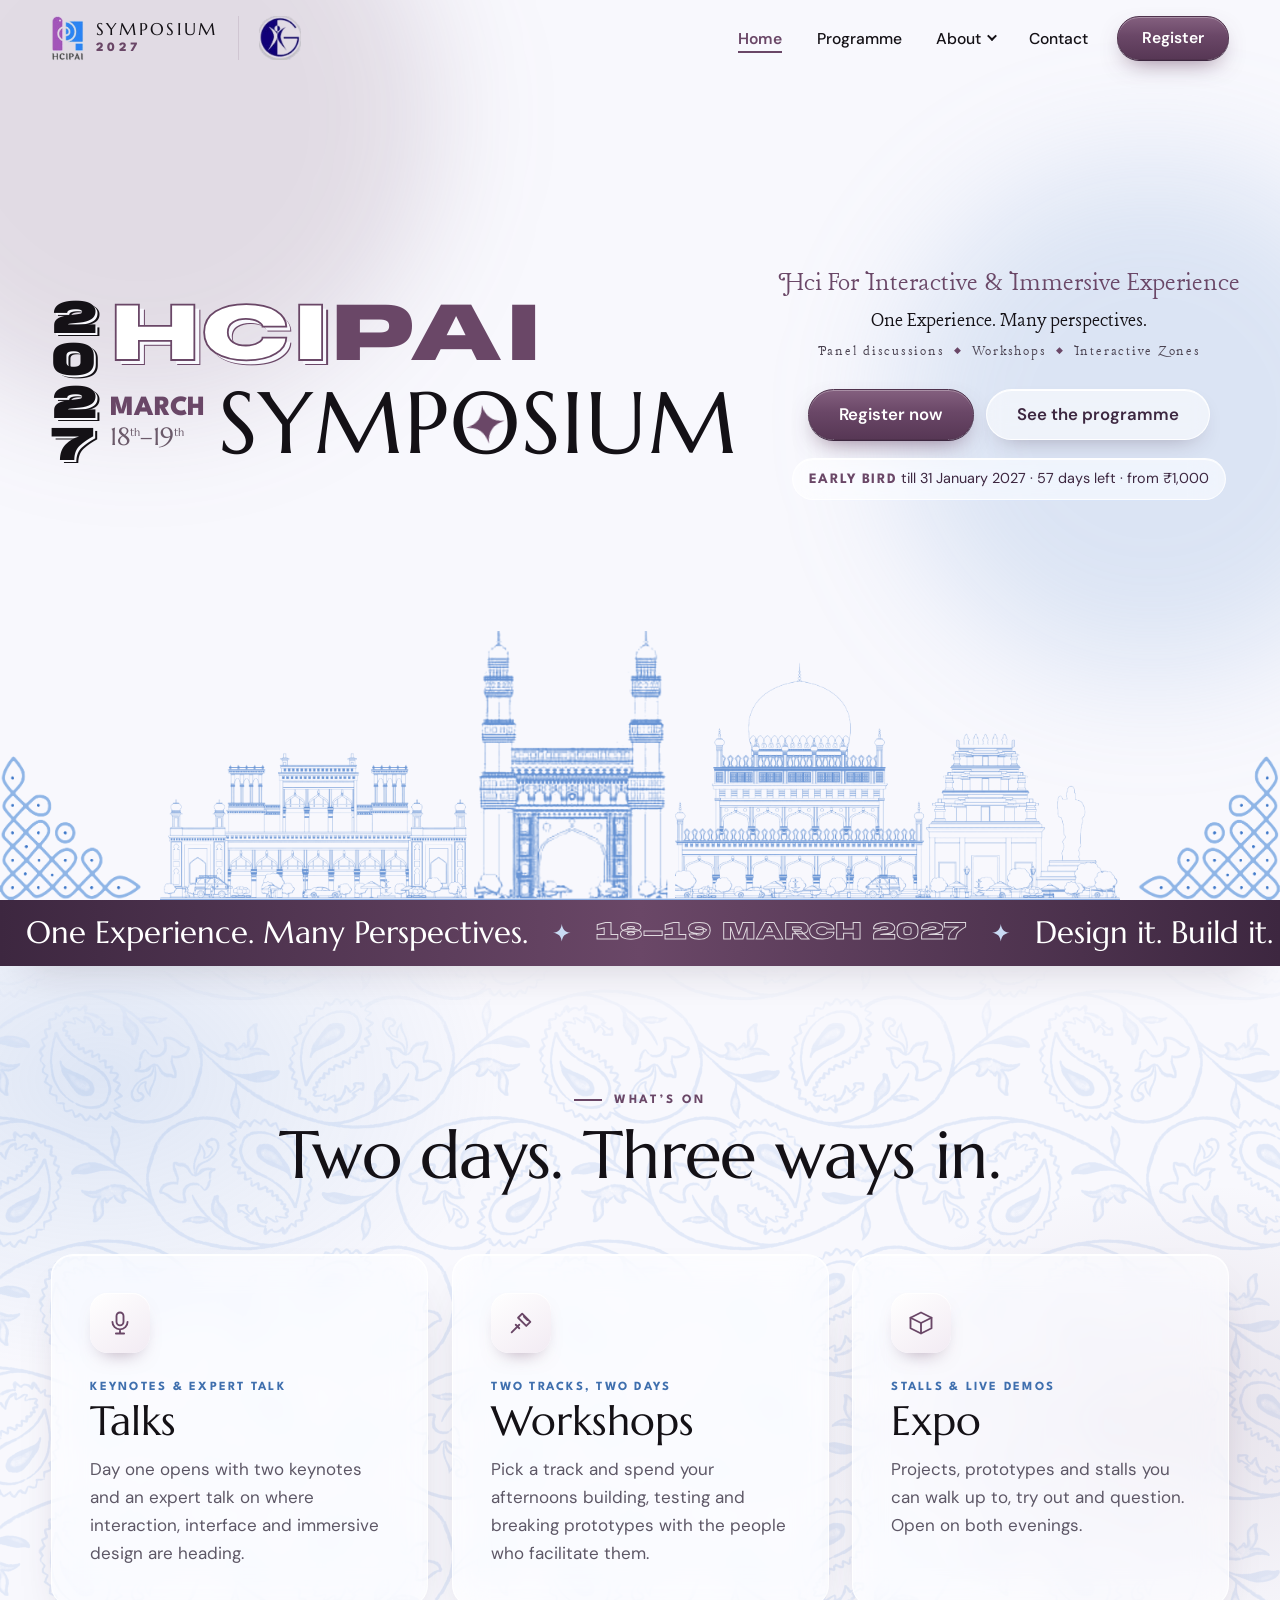
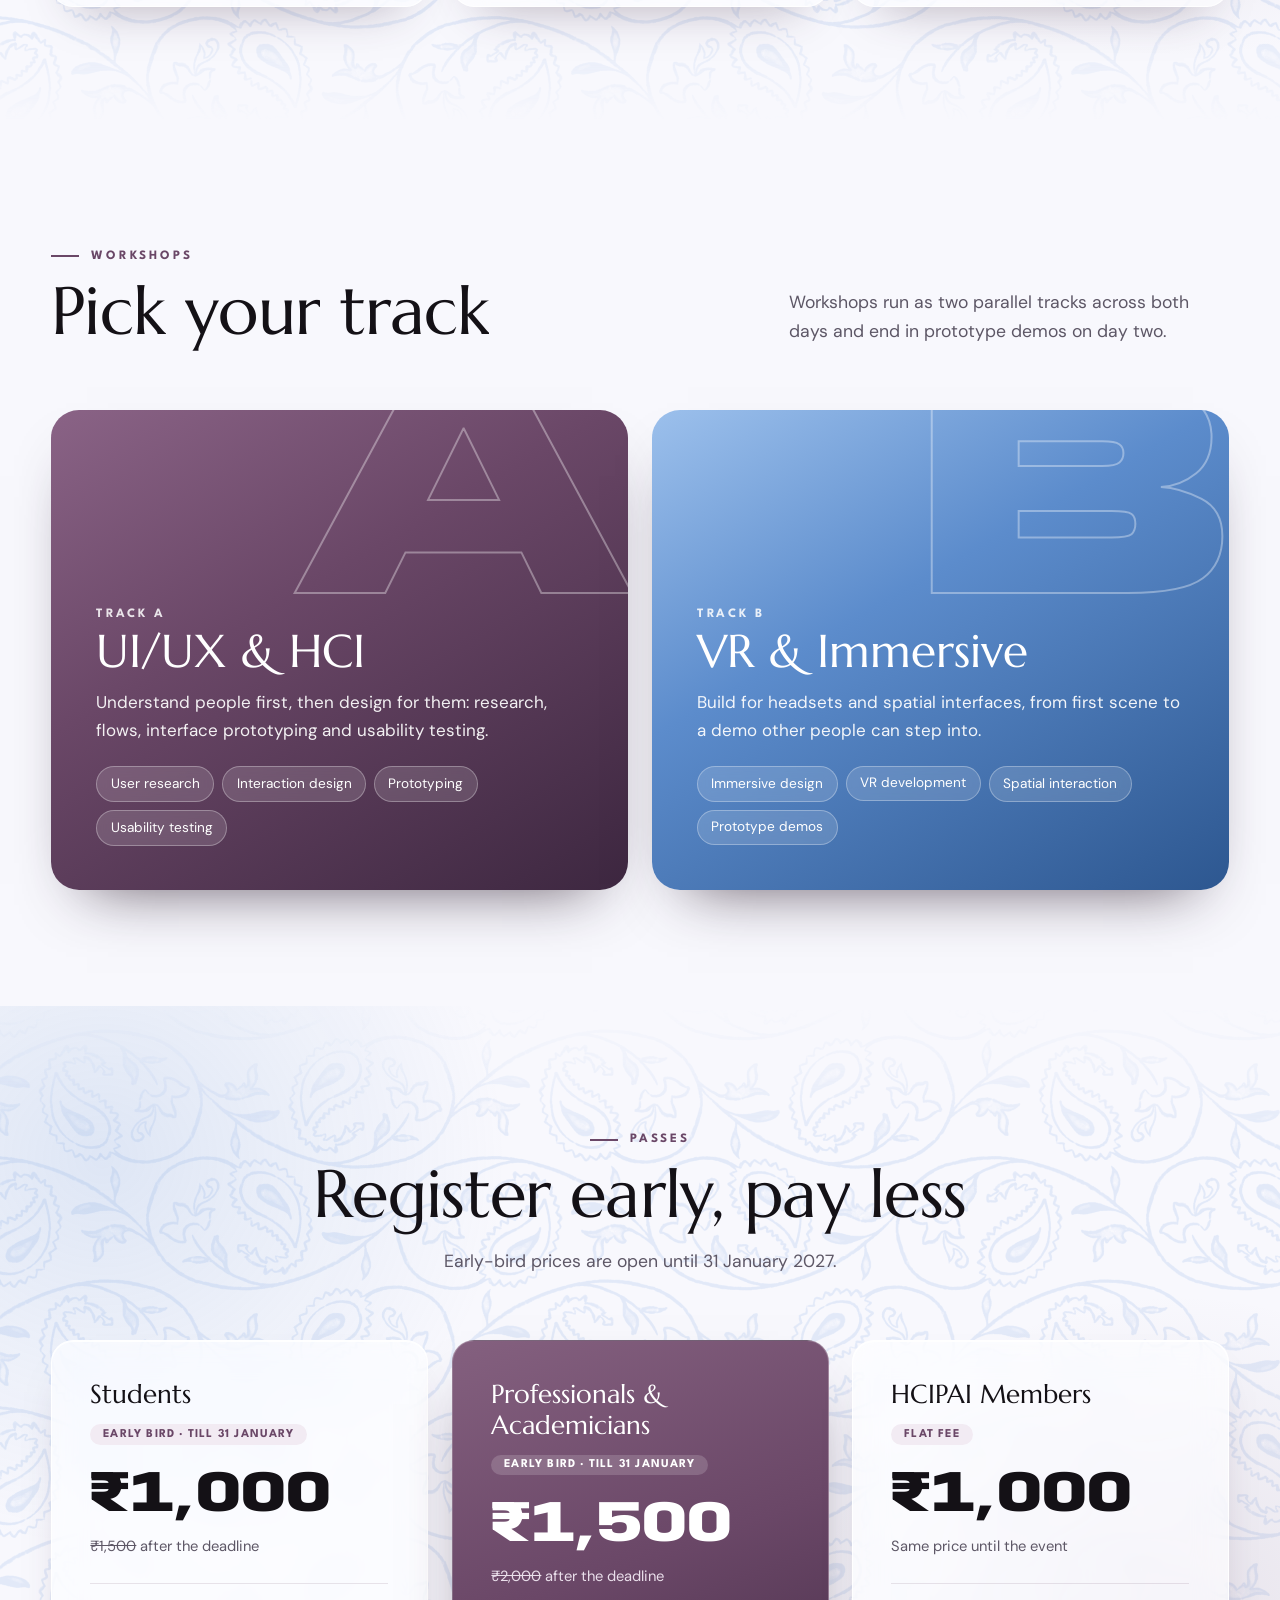
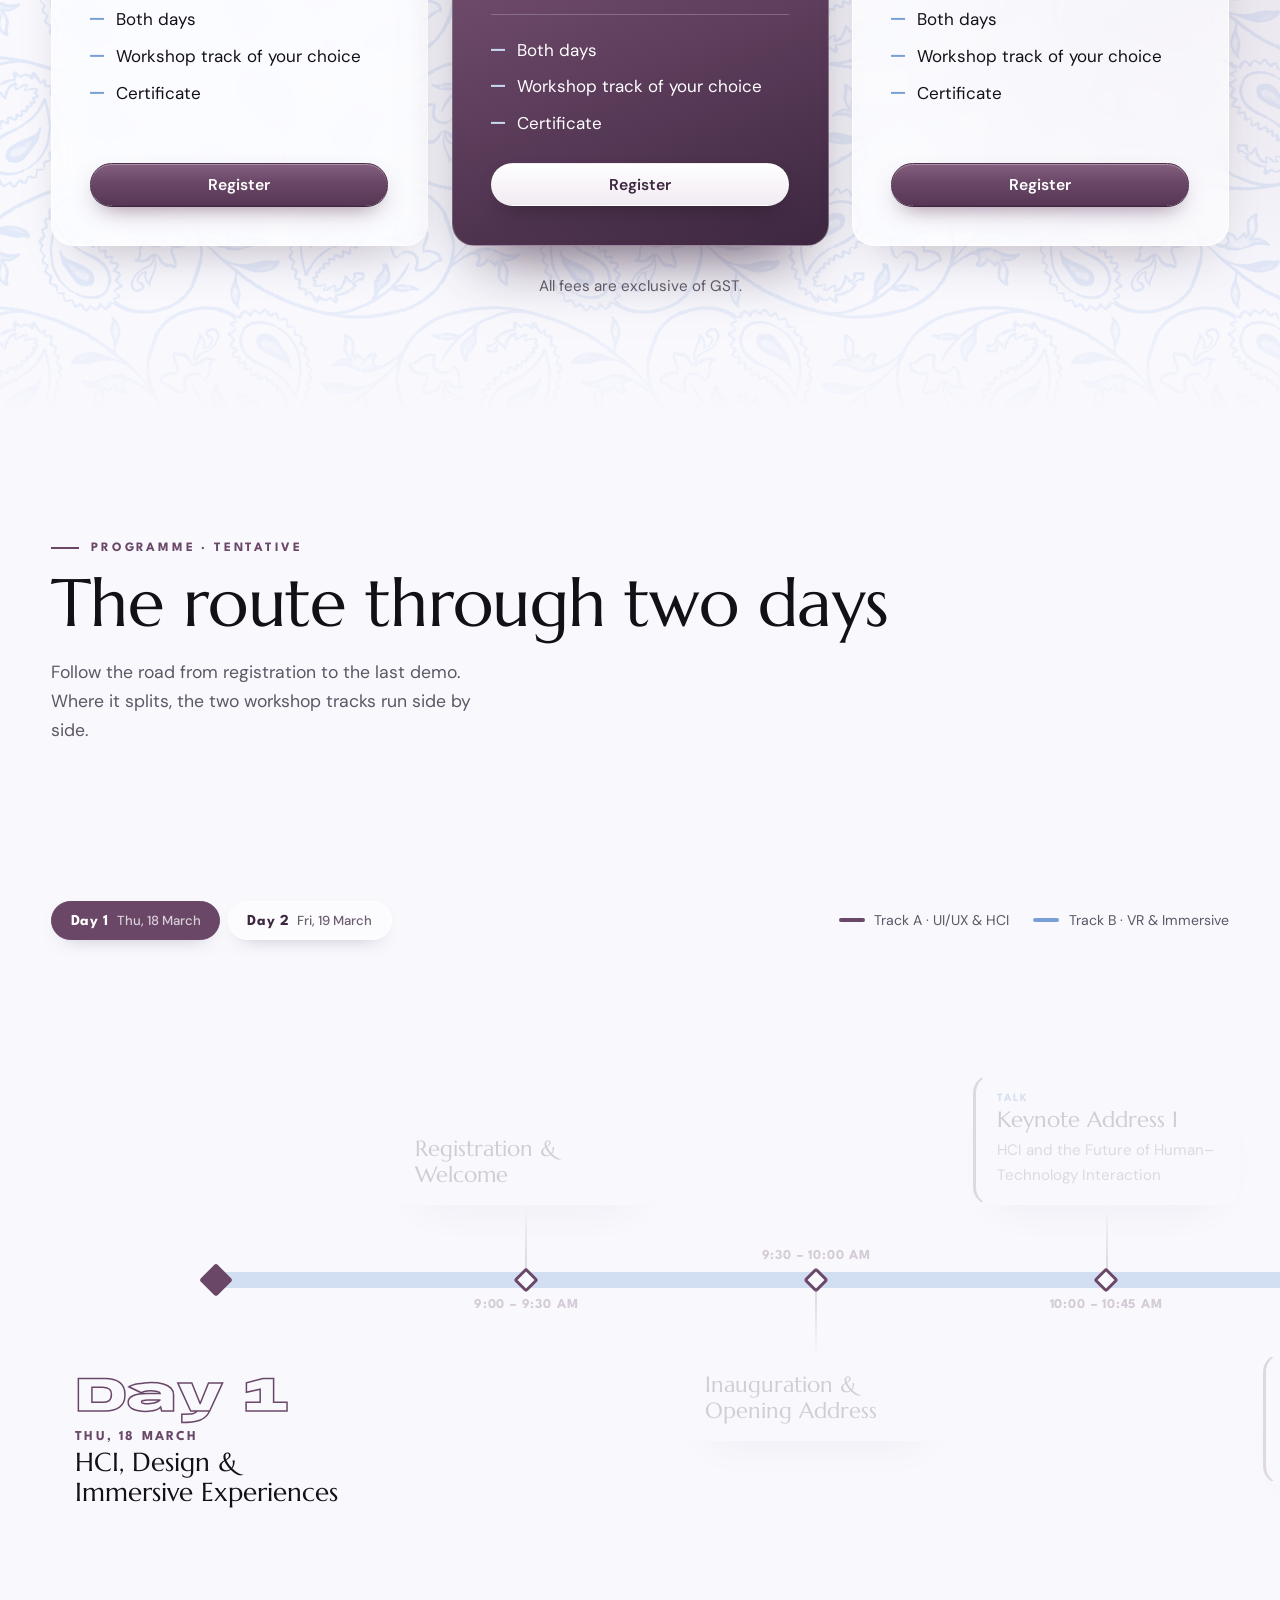
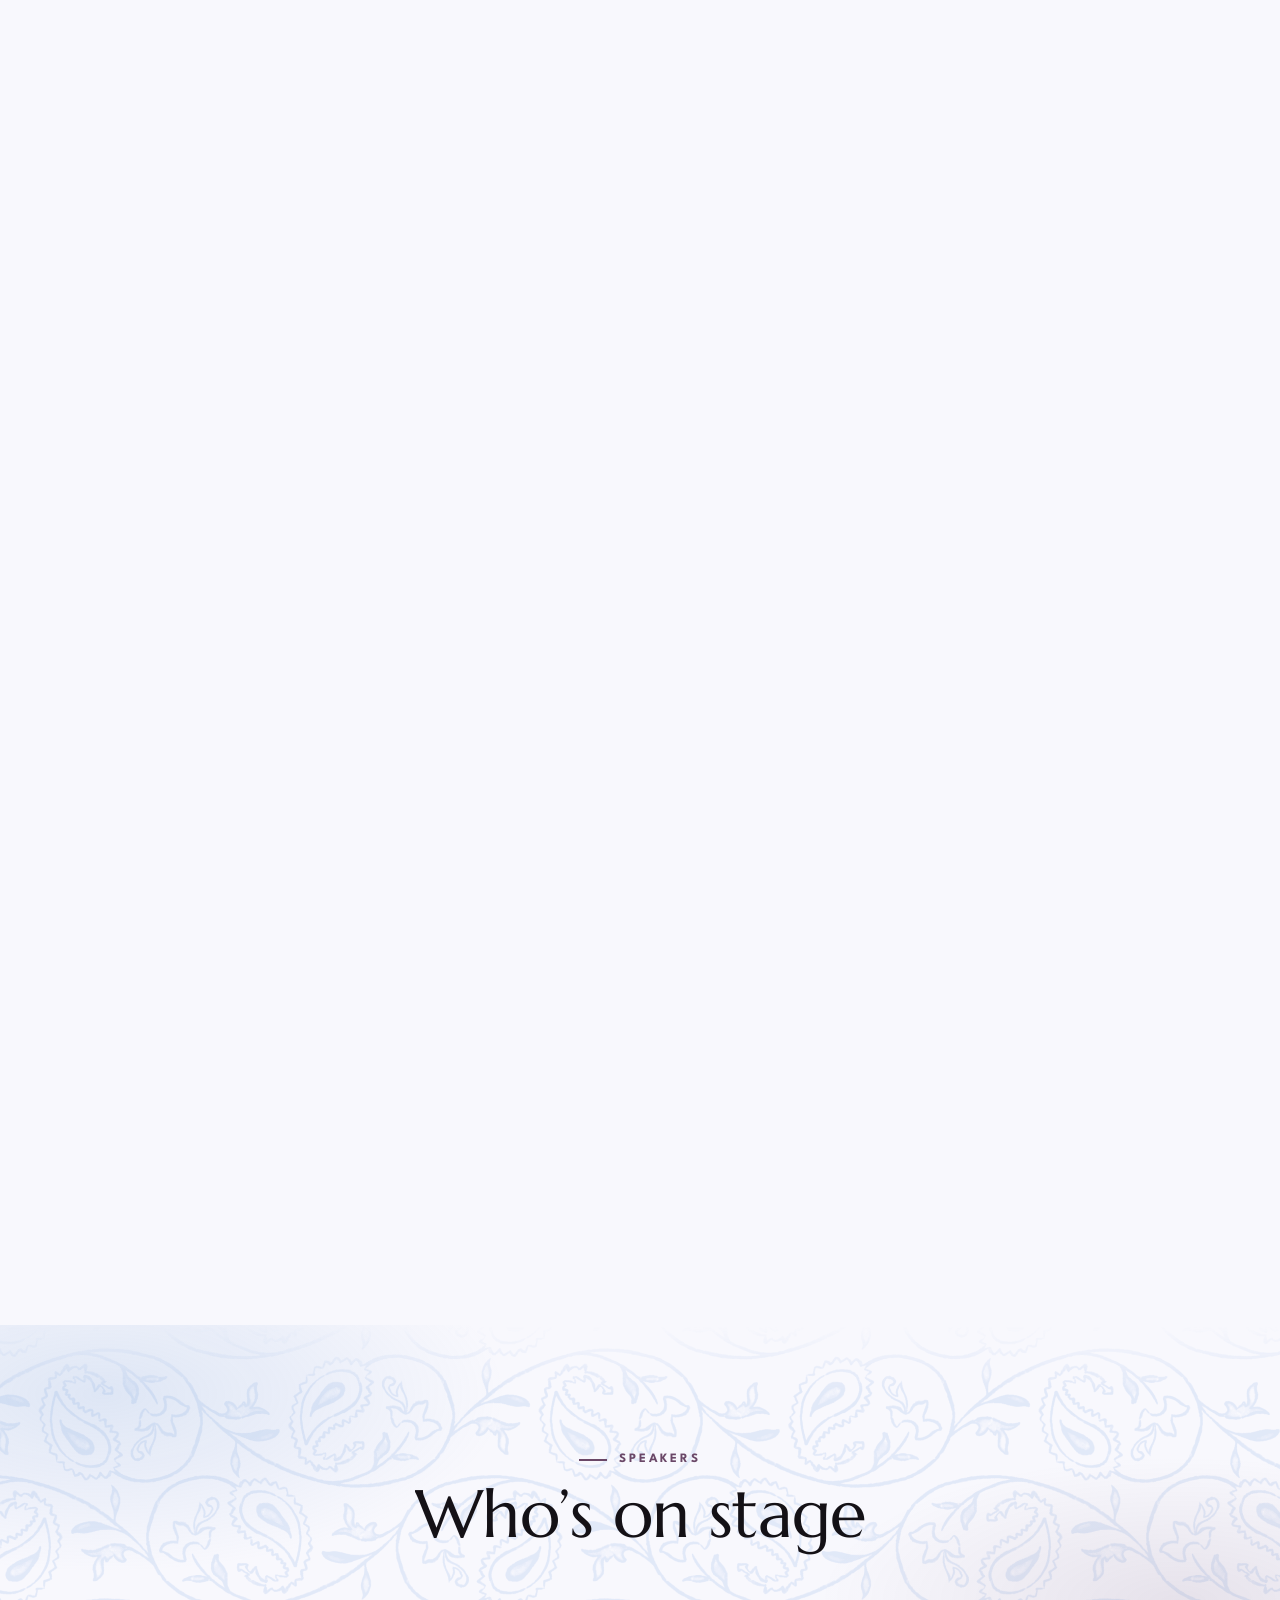
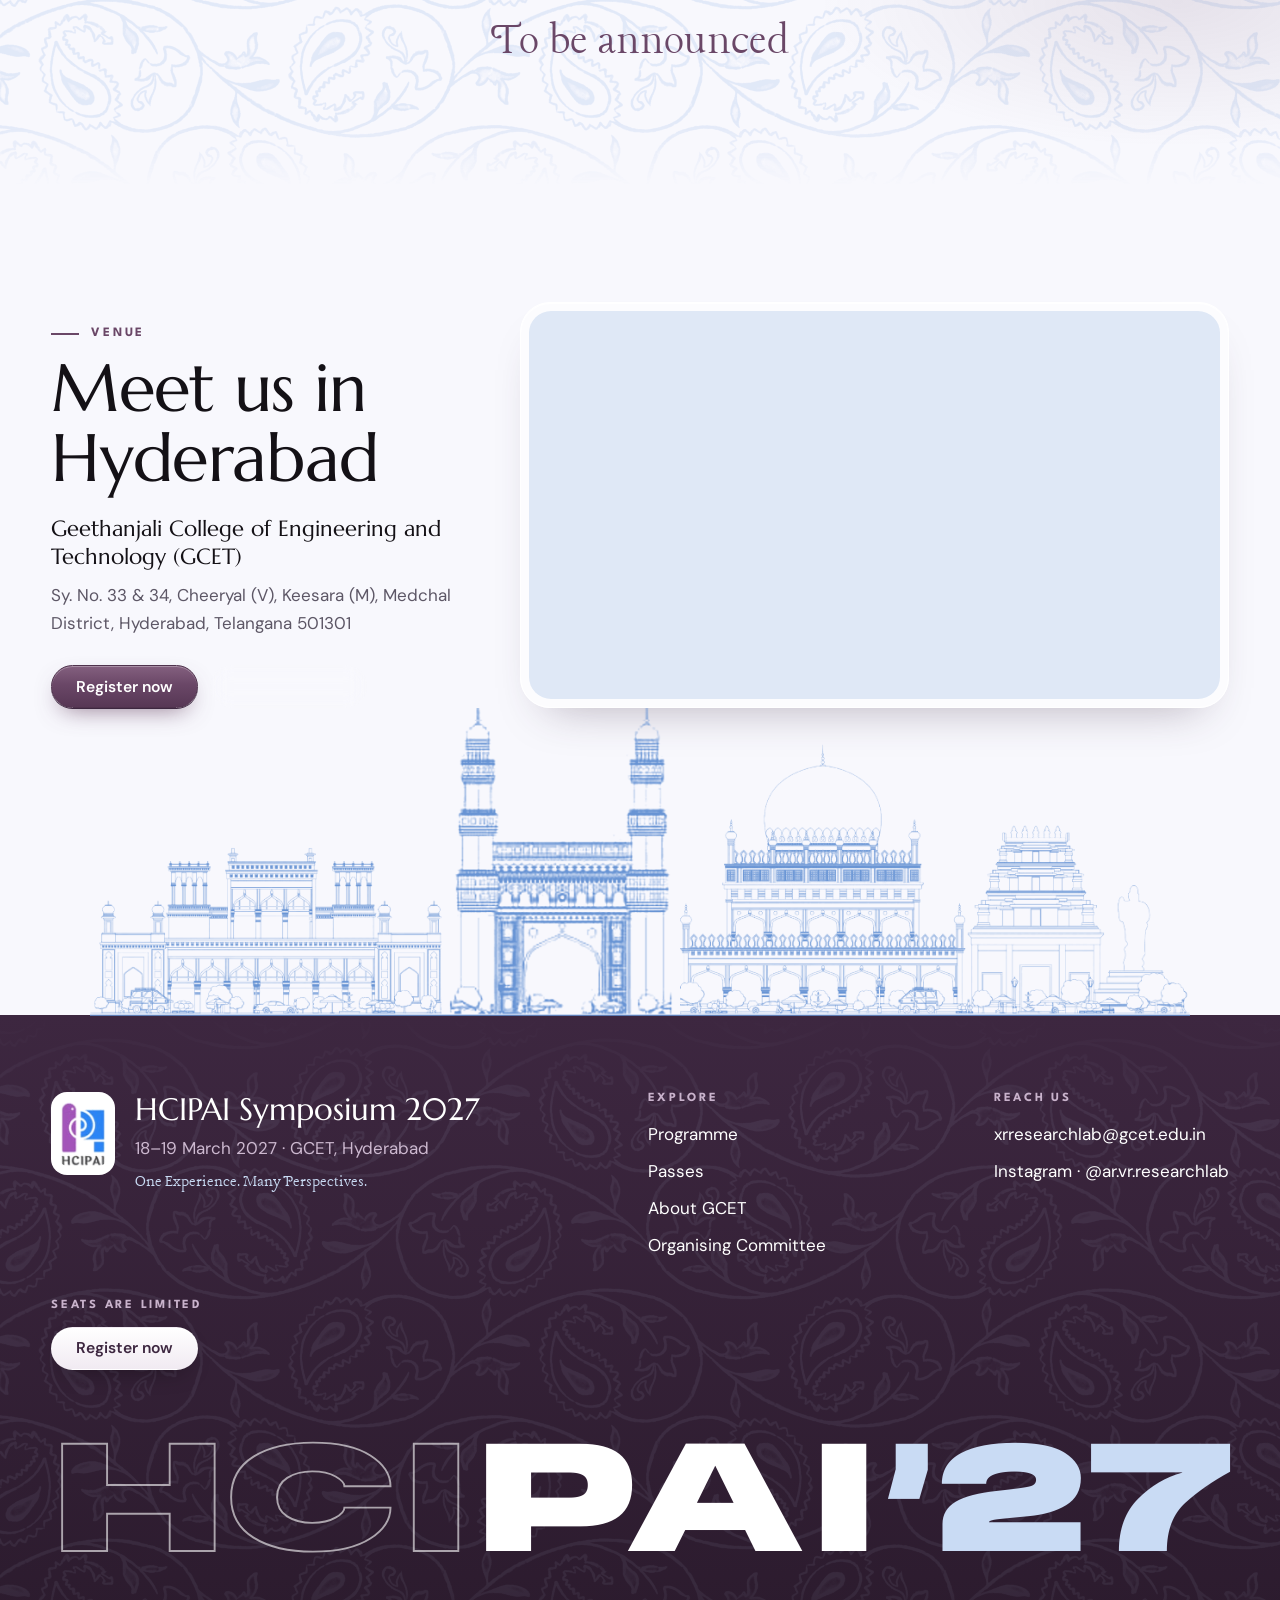
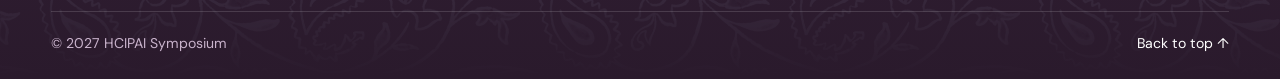
==== commit e07db456: "HD skyline with full Charminar, banner kolam corners, roadmap start - Skyline: the HD art with the C" ====
--- a/index.html
+++ b/index.html
@@ -48,7 +48,7 @@
         </div>
       </div>
 
-      <img class="hero__skyline" src="assets/images/skyline.png" alt="" width="880" height="212" aria-hidden="true">
+      <img class="hero__skyline" src="assets/images/skyline.png" alt="" width="2554" height="710" aria-hidden="true">
       <div class="hero__kolam hero__kolam--l" data-kolam aria-hidden="true"></div>
       <div class="hero__kolam hero__kolam--r" data-kolam aria-hidden="true"></div>
     </section>
--- a/css/style.css
+++ b/css/style.css
@@ -296,11 +296,9 @@
 .hero__kolam { position: absolute; bottom: 0; width: var(--kolam); pointer-events: none; }
 .hero__kolam--l { left: 0; }
 .hero__kolam--r { right: 0; }
-.hero__kolam--r svg { transform: scaleX(-1); }
-
-.kolam { width: 100%; height: auto; overflow: visible; }
-.kolam__line { stroke: #8fb5e6; stroke-width: 2.4px; stroke-linejoin: round; vector-effect: non-scaling-stroke; }
-.kolam__dot { fill: #3f78c8; }
+.hero__kolam--r .kolam { transform: scaleX(-1); }
+
+.kolam { display: block; width: 100%; height: auto; }
 
 @media (max-width: 900px) {
   .hero { --n: clamp(2.4rem, 10.5vw, 5.4rem); }
@@ -549,7 +547,7 @@
   --lane: 54px;
   display: flex; align-items: stretch; width: max-content; height: 100%; max-height: 680px;
   /* the wide right padding lets the last stop reach the middle of the screen */
-  padding: 0 45vw 0 max(var(--gutter), (100vw - var(--wrap)) / 2);
+  padding: 0 16vw 0 max(var(--gutter), (100vw - var(--wrap)) / 2);
 }
 .roadmap--h .roadmap__track::before, .roadmap--h .roadmap__track::after { display: none; }
 .road { position: absolute; left: 0; top: 0; overflow: visible; pointer-events: none; z-index: 0; }
@@ -645,10 +643,10 @@
 }
 .page-head h1 { font: clamp(2.8rem, 7vw, 5.6rem) / 1 var(--f-sym); letter-spacing: -0.01em; }
 .page-head p:not(.eyebrow) { margin: 1.1rem auto 0; max-width: 640px; color: var(--muted); font-size: 1.1rem; }
-.page-head__kolam { position: absolute; bottom: -4px; width: clamp(90px, 10vw, 170px); }
-.page-head__kolam--l { left: -4px; }
-.page-head__kolam--r { right: -4px; }
-.page-head__kolam--r svg { transform: scaleX(-1); }
+.page-head__kolam { position: absolute; bottom: 0; width: clamp(90px, 10vw, 170px); }
+.page-head__kolam--l { left: 0; }
+.page-head__kolam--r { right: 0; }
+.page-head__kolam--r .kolam { transform: scaleX(-1); }
 
 /* About GCET */
 .split { display: grid; grid-template-columns: minmax(0, 1fr) minmax(0, 1.15fr); gap: clamp(2rem, 5vw, 5rem); align-items: center; }
@@ -692,6 +690,23 @@
   font-variant-numeric: tabular-nums; letter-spacing: -0.02em; white-space: nowrap;
 }
 .stat__label { color: var(--muted); font-size: 0.95rem; margin-top: 0.7rem; }
+
+.branches { display: flex; flex-wrap: wrap; gap: 0.5rem; margin-top: 1.4rem; }
+.branches li { padding: 0.4rem 0.85rem; border-radius: 999px; font-size: 0.88rem; color: var(--plum-deep); background: var(--plum-tint); }
+
+/* Pharmacy + XR Lab */
+.units { display: grid; grid-template-columns: repeat(2, minmax(0, 1fr)); gap: clamp(1rem, 2vw, 1.5rem); }
+@media (max-width: 760px) { .units { grid-template-columns: 1fr; } }
+.unit { padding: clamp(1.75rem, 3.5vw, 2.75rem); border-radius: var(--radius); }
+.unit--xr { color: #fff; background: linear-gradient(150deg, #8a6386, var(--plum) 45%, var(--plum-deep)); box-shadow: 0 30px 60px -36px rgb(42 26 44 / 0.8); }
+.unit__kicker { font: 700 0.75rem var(--f-label); letter-spacing: 0.18em; text-transform: uppercase; color: var(--blue-deep); }
+.unit--xr .unit__kicker { color: #c9dbf4; }
+.unit__title { font: clamp(1.9rem, 3.4vw, 2.6rem) / 1.1 var(--f-sym); margin-top: 0.4rem; }
+.unit__text { margin-top: 0.9rem; color: var(--muted); }
+.unit--xr .unit__text { color: #eadfeb; }
+.unit__links { margin-top: 1.25rem; font-size: 0.95rem; }
+.unit--xr a { color: #fff; }
+.placeholder-text { font-style: italic; opacity: 0.85; }
 
 /* Achievements: four rankings in one row, then three honours as a dated list */
 .ranks { display: grid; grid-template-columns: repeat(4, minmax(0, 1fr)); border-block: 1px solid var(--border); }
@@ -737,7 +752,8 @@
 /* Charminar tips meet the bottom edge of the map exactly */
 body[data-page="home"] .site-footer { margin-top: 0; }
 .site-footer__skyline { position: relative; z-index: 2; display: flex; justify-content: center; pointer-events: none; }
-.site-footer__skyline img { width: min(1000px, 92vw); height: auto; display: block; }
+.site-footer__skyline { align-items: flex-end; }
+.site-footer__skyline img { width: min(1100px, 92vw); height: auto; display: block; margin-bottom: -1px; }
 .site-footer__body {
   position: relative; isolation: isolate; overflow: hidden;
   padding: clamp(3rem, 6vw, 5rem) var(--gutter) 1.5rem;
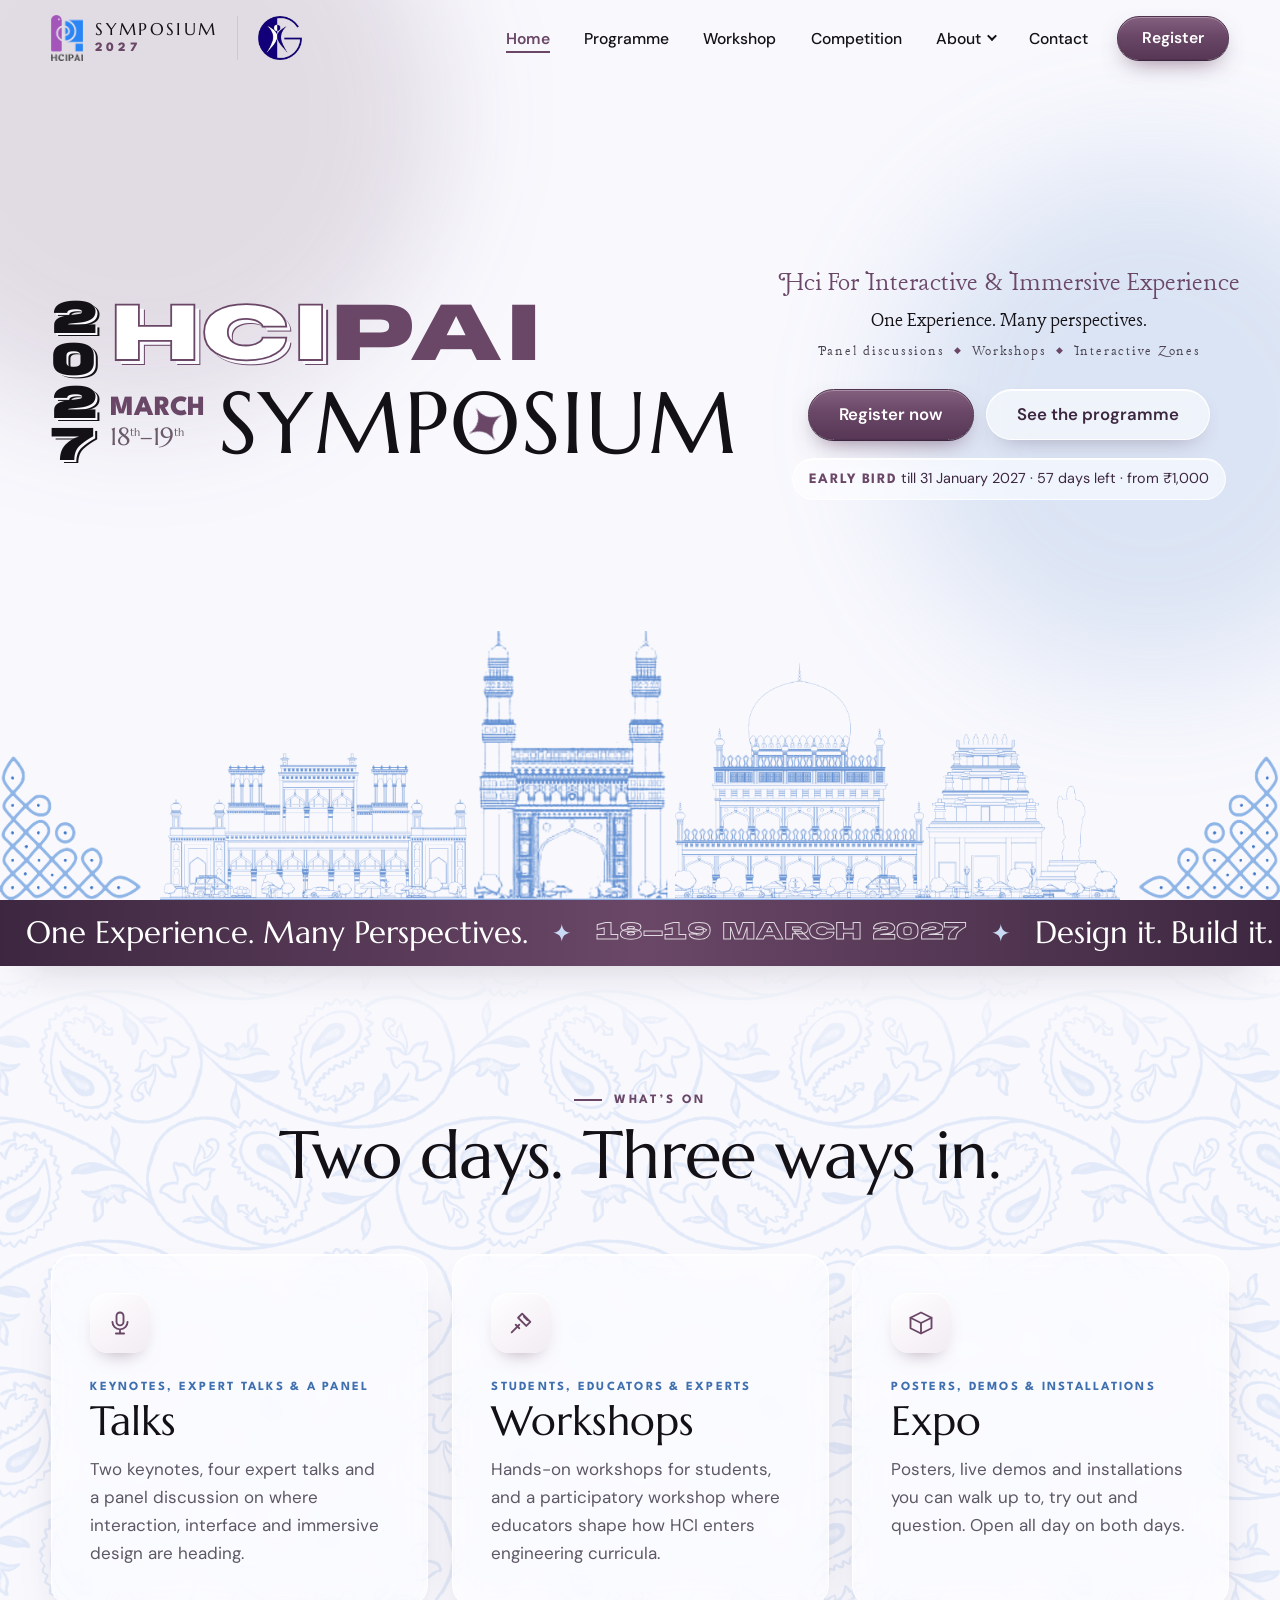
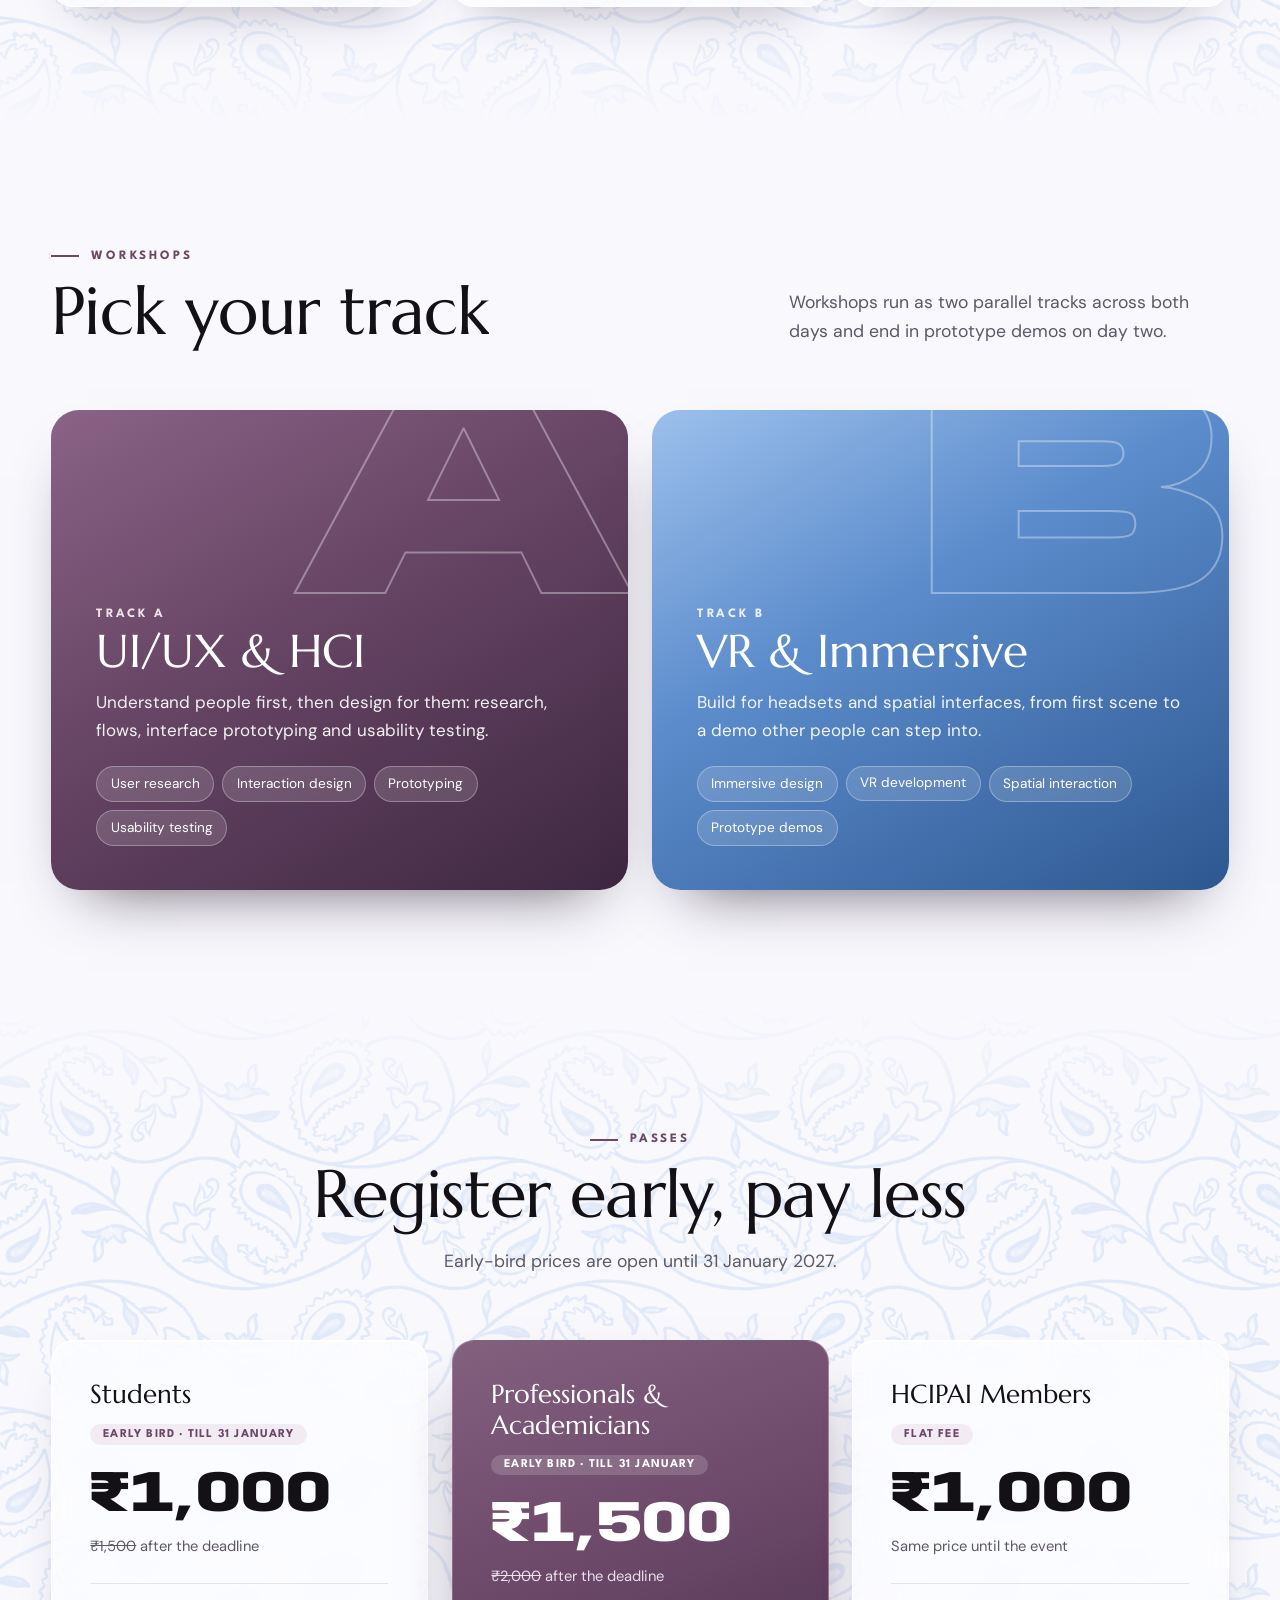
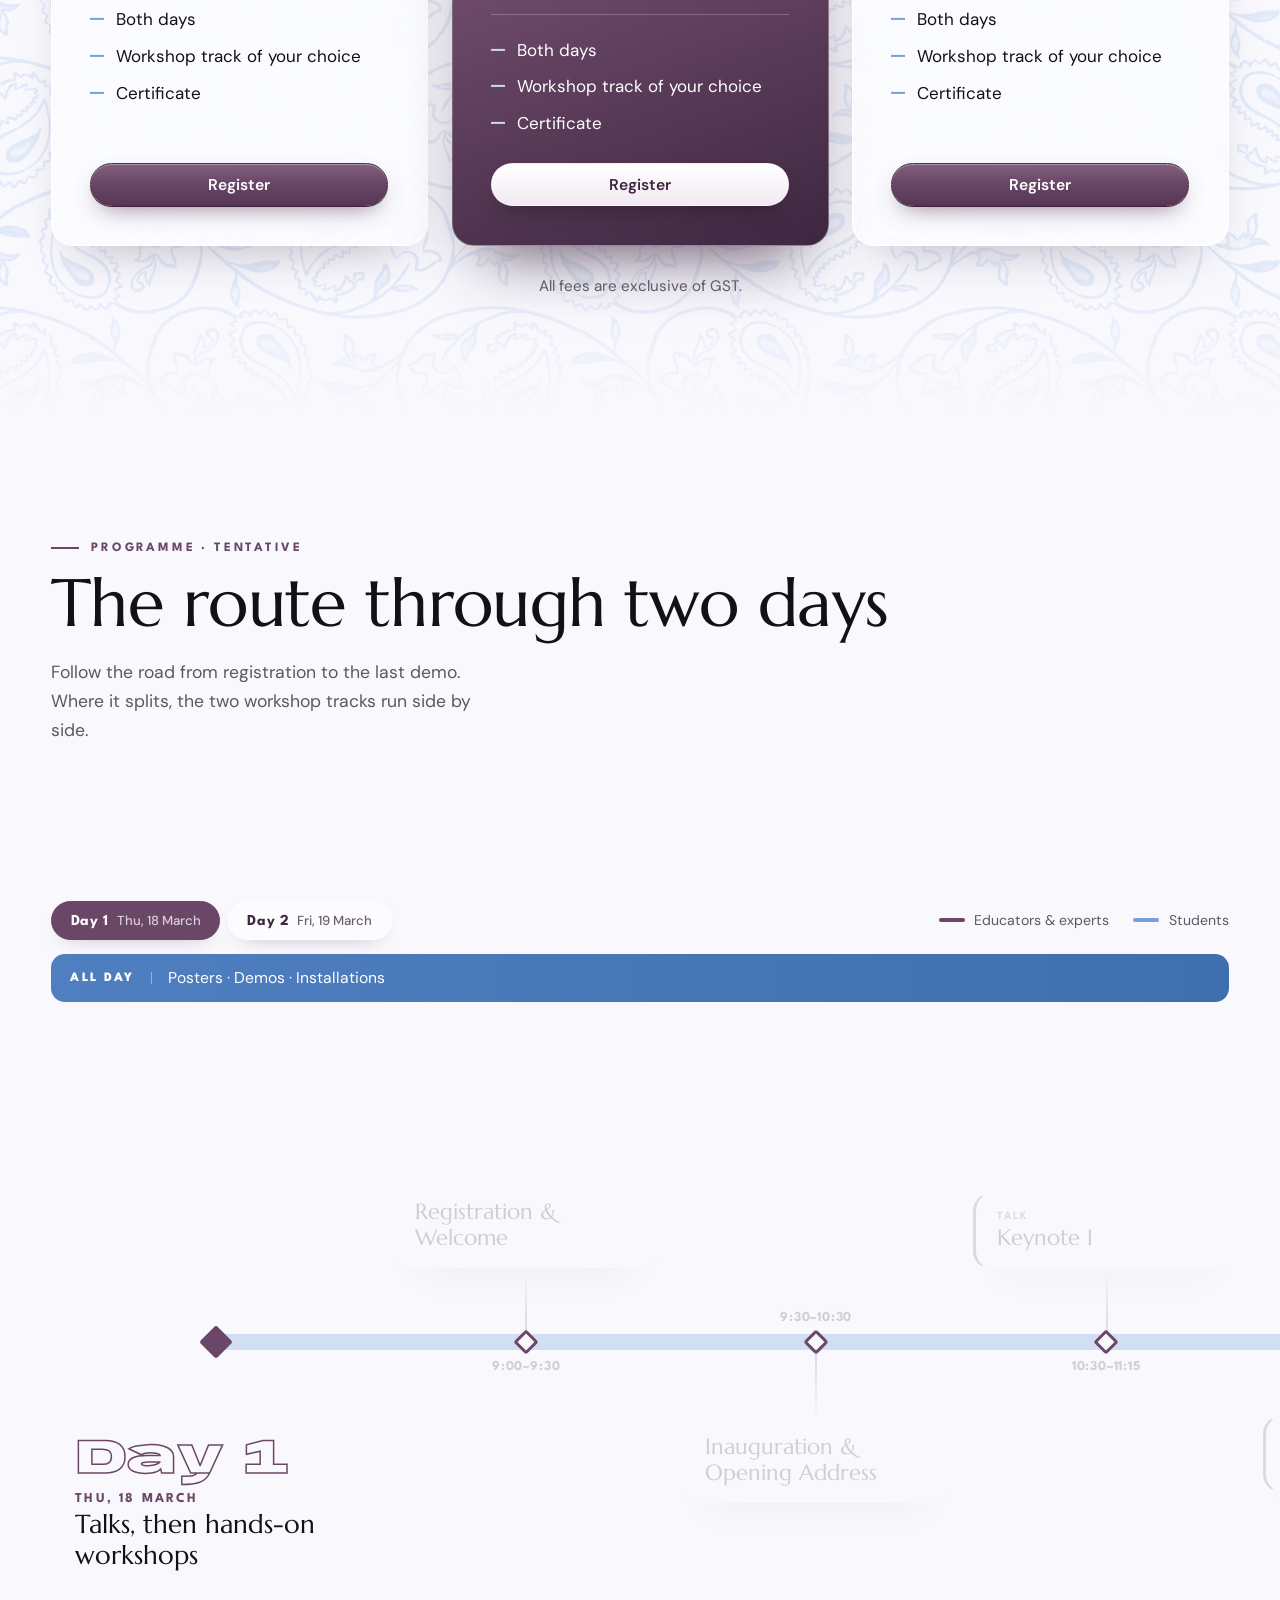
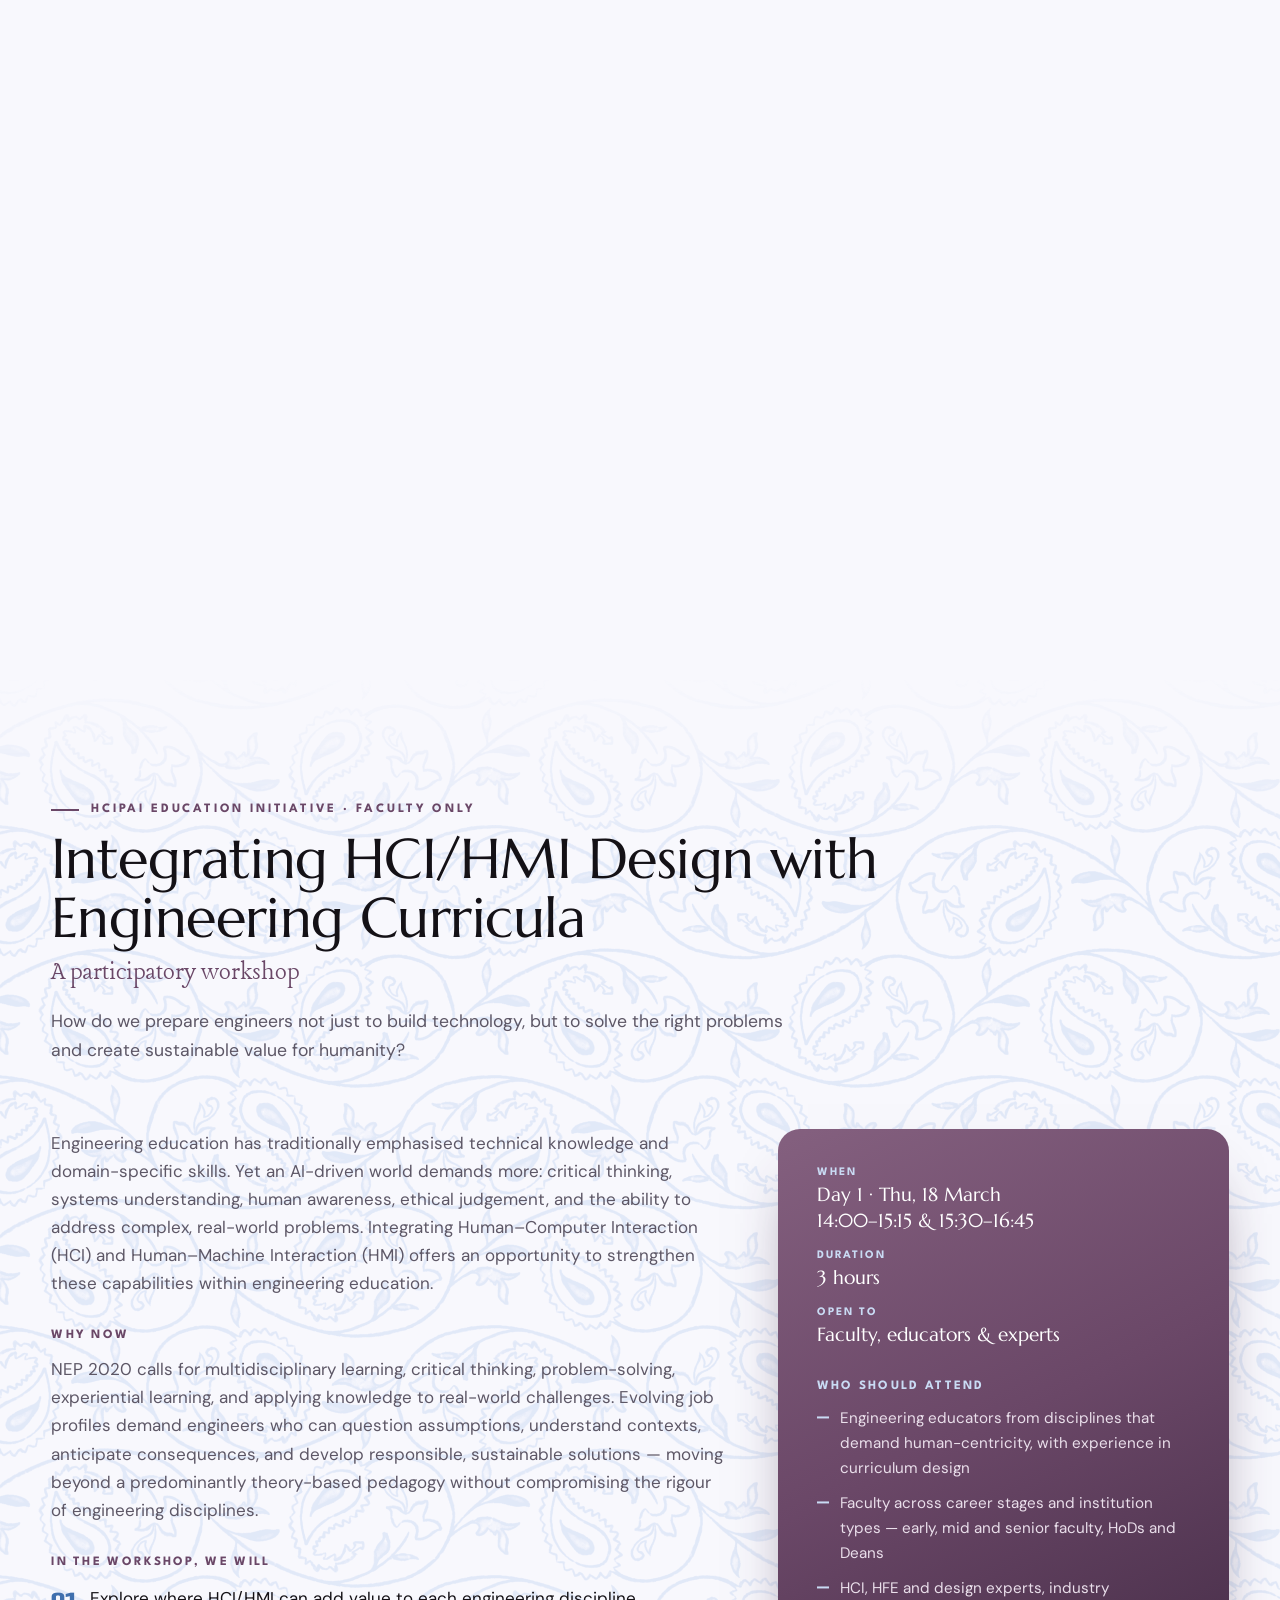
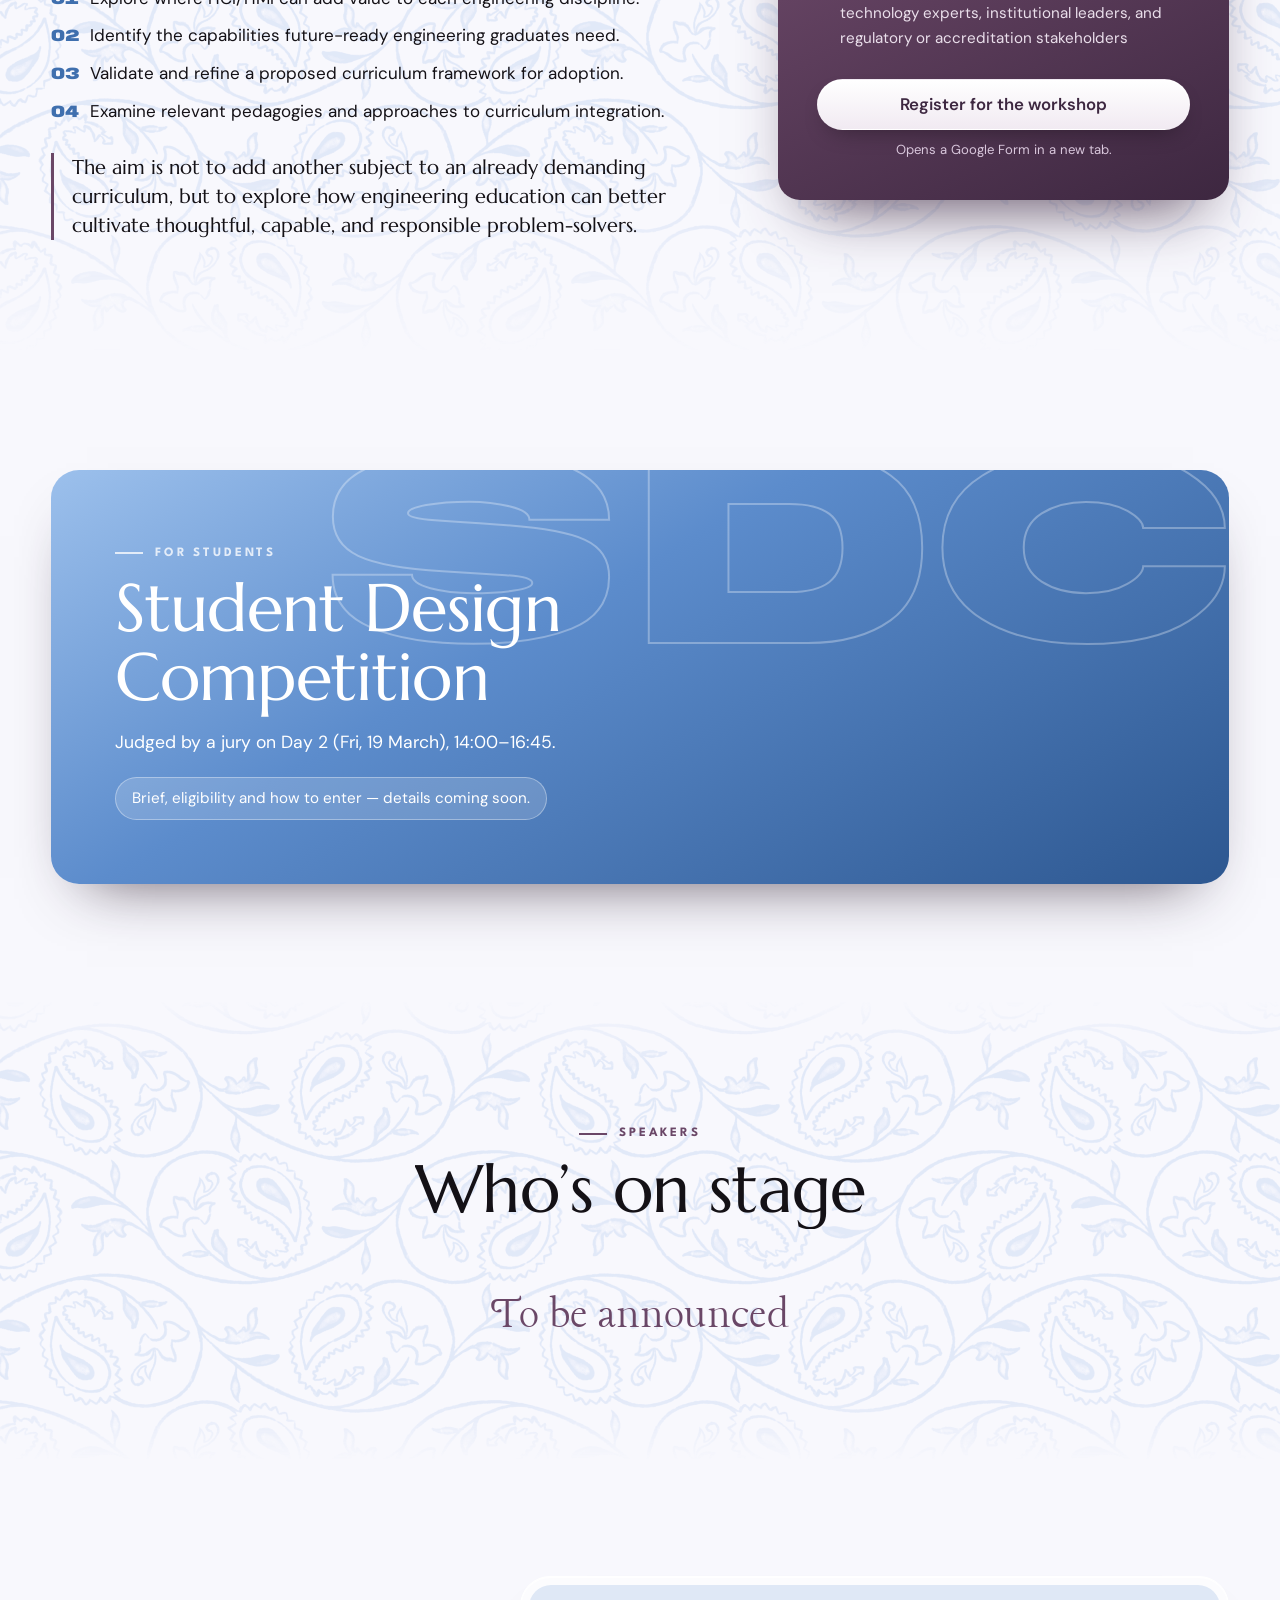
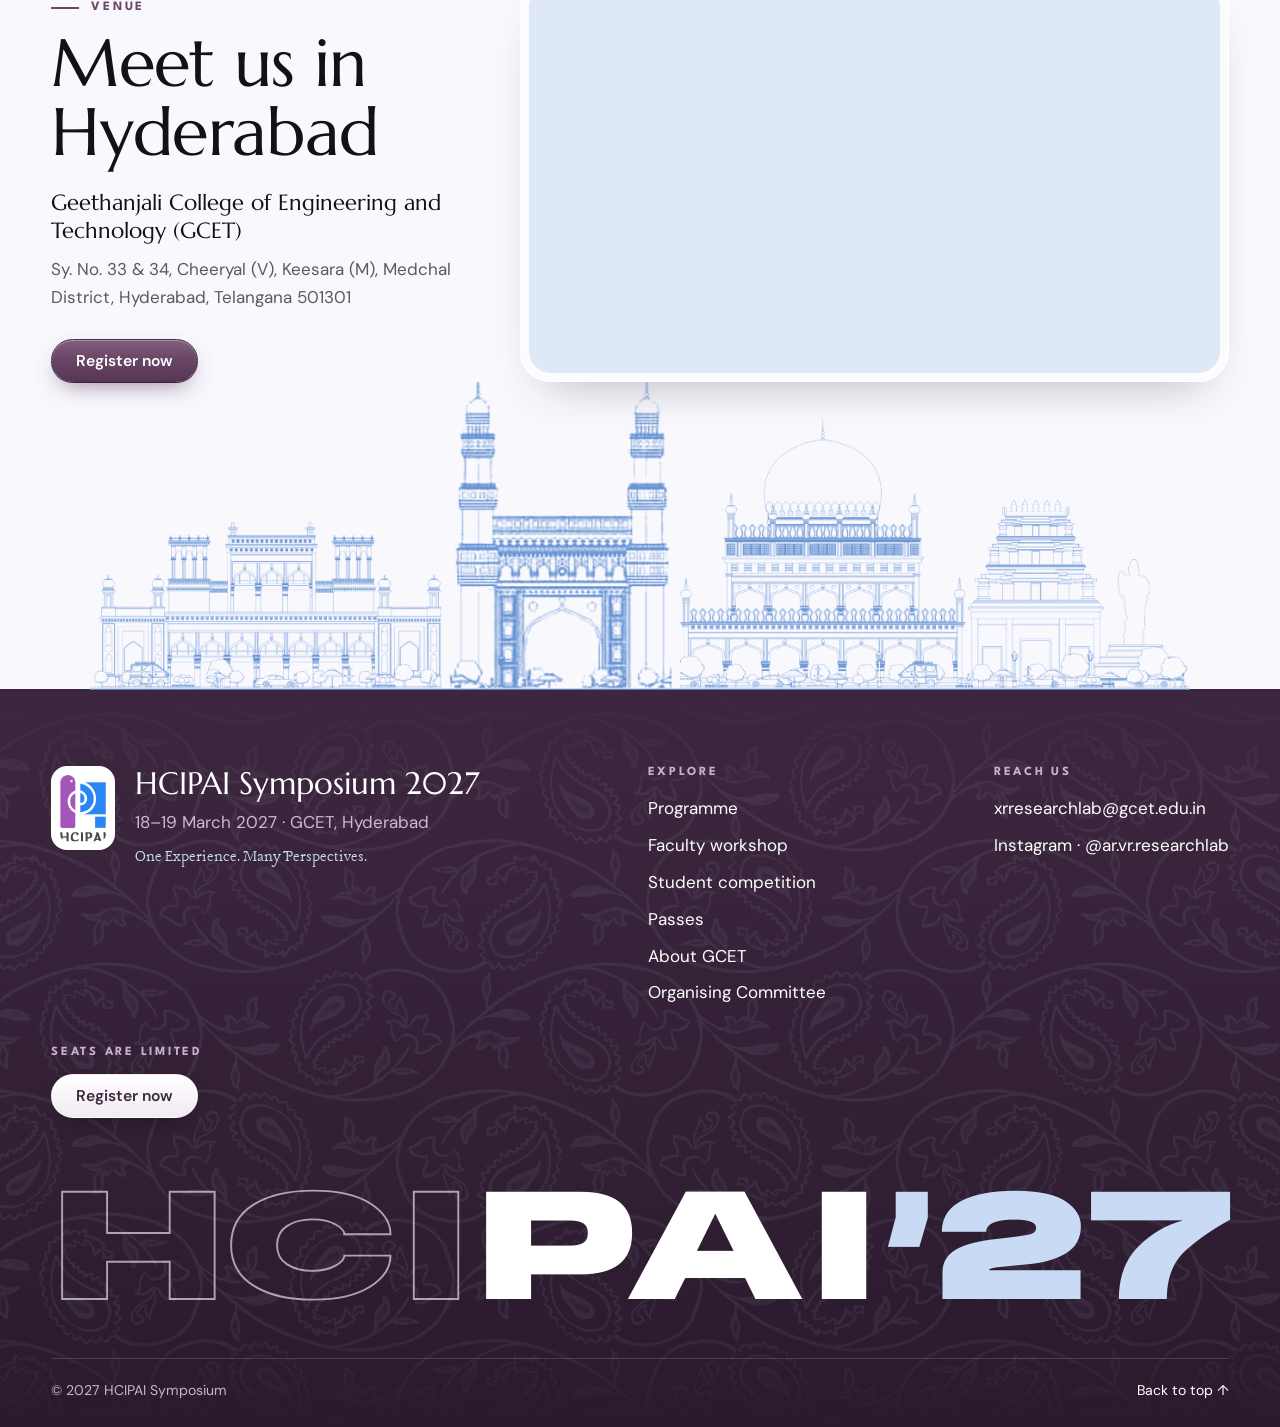
==== commit f89fa297: "New programme, faculty workshop and student competition sections - Programme follows the organisers'" ====
--- a/index.html
+++ b/index.html
@@ -108,6 +108,65 @@
       <div class="roadmap" id="roadmap"></div>
     </section>
 
+    <!-- ============ Faculty workshop (copy from the HCIPAI Education Initiative brief) ============ -->
+    <section class="section section--pattern" id="workshop" aria-labelledby="workshop-title">
+      <div class="wrap">
+        <header class="ws__head">
+          <p class="eyebrow">HCIPAI Education Initiative · Faculty only</p>
+          <h2 class="title" id="workshop-title" data-split>Integrating HCI/HMI Design with Engineering Curricula</h2>
+          <p class="ws__sub">A participatory workshop</p>
+          <p class="lead" data-reveal>How do we prepare engineers not just to build technology, but to solve the right problems and create sustainable value for humanity?</p>
+        </header>
+
+        <div class="ws">
+          <div class="ws__main" data-reveal>
+            <p>Engineering education has traditionally emphasised technical knowledge and domain-specific skills. Yet an AI-driven world demands more: critical thinking, systems understanding, human awareness, ethical judgement, and the ability to address complex, real-world problems. Integrating Human–Computer Interaction (HCI) and Human–Machine Interaction (HMI) offers an opportunity to strengthen these capabilities within engineering education.</p>
+            <h3 class="ws__h">Why now</h3>
+            <p>NEP 2020 calls for multidisciplinary learning, critical thinking, problem-solving, experiential learning, and applying knowledge to real-world challenges. Evolving job profiles demand engineers who can question assumptions, understand contexts, anticipate consequences, and develop responsible, sustainable solutions — moving beyond a predominantly theory-based pedagogy without compromising the rigour of engineering disciplines.</p>
+            <h3 class="ws__h">In the workshop, we will</h3>
+            <ol class="ws__steps">
+              <li>Explore where HCI/HMI can add value to each engineering discipline.</li>
+              <li>Identify the capabilities future-ready engineering graduates need.</li>
+              <li>Validate and refine a proposed curriculum framework for adoption.</li>
+              <li>Examine relevant pedagogies and approaches to curriculum integration.</li>
+            </ol>
+            <p class="ws__aim">The aim is not to add another subject to an already demanding curriculum, but to explore how engineering education can better cultivate thoughtful, capable, and responsible problem-solvers.</p>
+          </div>
+
+          <aside class="ws__card" data-reveal>
+            <dl class="ws__facts">
+              <div><dt>When</dt><dd>Day 1 · Thu, 18 March<br>14:00–15:15 &amp; 15:30–16:45</dd></div>
+              <div><dt>Duration</dt><dd>3 hours</dd></div>
+              <div><dt>Open to</dt><dd>Faculty, educators &amp; experts</dd></div>
+            </dl>
+            <h3 class="ws__h ws__h--light">Who should attend</h3>
+            <ul class="ws__who">
+              <li>Engineering educators from disciplines that demand human-centricity, with experience in curriculum design</li>
+              <li>Faculty across career stages and institution types — early, mid and senior faculty, HoDs and Deans</li>
+              <li>HCI, HFE and design experts, industry technology experts, institutional leaders, and regulatory or accreditation stakeholders</li>
+            </ul>
+            <a class="btn btn--light btn--lg ws__cta" href="#" data-workshop-register target="_blank" rel="noopener">Register for the workshop</a>
+            <p class="ws__note">Opens a Google Form in a new tab.</p>
+          </aside>
+        </div>
+      </div>
+    </section>
+
+    <!-- ============ Student Design Competition (details to come from the organisers) ============ -->
+    <section class="section" id="competition" aria-labelledby="competition-title">
+      <div class="wrap">
+        <div class="comp" data-reveal>
+          <p class="comp__mark" aria-hidden="true">SDC</p>
+          <div class="comp__body">
+            <p class="eyebrow">For students</p>
+            <h2 class="title" id="competition-title">Student Design Competition</h2>
+            <p class="comp__text">Judged by a jury on Day 2 (Fri, 19 March), 14:00–16:45.</p>
+            <p class="comp__soon">Brief, eligibility and how to enter — details coming soon.</p>
+          </div>
+        </div>
+      </div>
+    </section>
+
     <!-- ============ Speakers ============ -->
     <section class="section section--pattern" id="speakers" aria-labelledby="speakers-title">
       <div class="wrap">
--- a/css/style.css
+++ b/css/style.css
@@ -185,7 +185,7 @@
   opacity: 0; visibility: hidden; translate: 0 6px; transition: opacity 0.25s, translate 0.25s var(--ease), visibility 0.25s;
 }
 .nav__dropdown-btn[aria-expanded="true"] + .nav__submenu { opacity: 1; visibility: visible; translate: 0 0; }
-@media (hover: hover) and (min-width: 901px) {
+@media (hover: hover) and (min-width: 1181px) {
   .nav__dropdown:hover .nav__submenu { opacity: 1; visibility: visible; translate: 0 0; }
 }
 .nav__submenu a { display: block; padding: 0.65rem 0.85rem; border-radius: 10px; color: var(--ink); text-decoration: none; }
@@ -194,7 +194,7 @@
 
 .nav__toggle { display: none; }
 
-@media (max-width: 900px) {
+@media (max-width: 1180px) {
   .nav__toggle {
     display: grid; place-items: center; width: 46px; height: 46px; cursor: pointer;
     border: 1px solid #fff; border-radius: 14px; background: rgb(255 255 255 / 0.7);
@@ -360,12 +360,6 @@
   mask: url("../assets/images/paisley.png") 0 0 / var(--paisley-size) repeat, linear-gradient(transparent, #000 14%, #000 86%, transparent);
   mask-composite: intersect;
 }
-.section--pattern::after {
-  content: ""; position: absolute; inset: 0; z-index: -1; pointer-events: none;
-  background:
-    radial-gradient(45% 55% at 8% 15%, rgb(120 160 215 / 0.2), transparent 70%),
-    radial-gradient(40% 45% at 92% 60%, rgb(106 71 103 / 0.12), transparent 70%);
-}
 .section--flush { padding-bottom: 0; }
 
 .head { text-align: center; max-width: 780px; margin: 0 auto clamp(2.5rem, 5vw, 4rem); }
@@ -512,6 +506,16 @@
 .stop__card--a { border-top: 3px solid var(--plum); }
 .stop__card--b { border-top: 3px solid var(--blue); }
 .stop--split .stop__card--a .stop__tag { color: var(--plum); }
+.stop__lane { display: grid; gap: 0.6rem; align-content: start; }
+a.stop__card { display: block; color: inherit; text-decoration: none; transition: box-shadow 0.3s, translate 0.3s var(--ease); }
+a.stop__card:hover { translate: 0 -2px; box-shadow: 0 18px 36px -20px rgb(61 39 64 / 0.6); }
+a.stop__card .stop__title::after { content: " →"; color: var(--plum); }
+.roadmap__allday {
+  display: flex; flex-wrap: wrap; align-items: center; gap: 0.4rem 1rem; margin-bottom: 1.5rem;
+  padding: 0.7rem 1.2rem; border-radius: 14px; color: #fff; font-size: 0.98rem;
+  background: linear-gradient(90deg, #4f7fc0, var(--blue-deep));
+}
+.roadmap__allday b { font: 800 0.8rem var(--f-label); letter-spacing: 0.18em; text-transform: uppercase; padding-right: 1rem; border-right: 1px solid rgb(255 255 255 / 0.4); }
 .stop__pause { display: flex; align-items: baseline; gap: 0.6rem; font: 1.15rem var(--f-tag); color: var(--muted); }
 .stop__pause time { font: 600 0.8rem var(--f-label); letter-spacing: 0.06em; }
 .stop--pause .stop__node { width: 10px; height: 10px; left: -35px; top: 1.2rem; border-width: 2px; border-color: var(--blue); }
@@ -580,11 +584,18 @@
   content: ""; position: absolute; left: 50%; width: 2px; height: var(--stem); margin-left: -1px;
   background: linear-gradient(var(--plum-tint), var(--plum));
 }
-.roadmap--h .stop--up .stop__card, .roadmap--h .stop__card--a { grid-row: 1; align-self: end; }
-.roadmap--h .stop--up .stop__card::before, .roadmap--h .stop__card--a::before { top: 100%; }
-.roadmap--h .stop--down .stop__card, .roadmap--h .stop__card--b { grid-row: 3; align-self: start; }
-.roadmap--h .stop--down .stop__card::before, .roadmap--h .stop__card--b::before { bottom: 100%; background: linear-gradient(var(--plum), var(--plum-tint)); }
-.roadmap--h .stop__card--b::before { background: linear-gradient(var(--blue), var(--blue-soft)); }
+.roadmap--h .stop--up .stop__card, .roadmap--h .stop__lane--a { grid-row: 1; align-self: end; }
+.roadmap--h .stop--up .stop__card::before, .roadmap--h .stop__lane--a .stop__card:last-child::before { top: 100%; }
+.roadmap--h .stop--down .stop__card, .roadmap--h .stop__lane--b { grid-row: 3; align-self: start; }
+.roadmap--h .stop--down .stop__card::before, .roadmap--h .stop__lane--b .stop__card:first-child::before { bottom: 100%; background: linear-gradient(var(--plum), var(--plum-tint)); }
+.roadmap--h .stop__lane--b .stop__card:first-child::before { background: linear-gradient(var(--blue), var(--blue-soft)); }
+.roadmap--h .stop__lane .stop__card:not(:last-child)::before,
+.roadmap--h .stop__lane--b .stop__card:not(:first-child)::before { display: none; }
+.roadmap--h .stop__lane--b .stop__card:first-child::before { display: block; }
+.roadmap--h .stop__lane { gap: 0.5rem; }
+.roadmap--h .stop__lane .stop__card { padding: 0.8rem 1.1rem; }
+.roadmap--h .stop__lane .stop__title { font-size: 1.15rem; }
+.roadmap--h .roadmap__allday { flex: none; margin: 0.9rem auto 0; }
 
 .roadmap--h .stop__time, .roadmap--h .stop__pause {
   position: absolute; left: 0; right: 0; margin: 0; text-align: center; justify-content: center; white-space: nowrap;
@@ -600,6 +611,46 @@
 .roadmap--h .end { justify-items: start; }
 .day__num { white-space: nowrap; }
 
+/* ---------- Faculty workshop ---------- */
+.ws__head { max-width: 58rem; margin-bottom: clamp(2.5rem, 5vw, 4rem); }
+.ws__head .title { font-size: clamp(2.1rem, 4.4vw, 3.8rem); }
+.ws__sub { margin-top: 0.6rem; font: clamp(1.3rem, 2.2vw, 1.75rem) var(--f-tag); color: var(--plum); }
+.ws__head .lead { max-width: 46rem; }
+.ws { display: grid; grid-template-columns: minmax(0, 1.5fr) minmax(0, 1fr); gap: clamp(1.5rem, 4vw, 4rem); align-items: start; }
+@media (max-width: 900px) { .ws { grid-template-columns: 1fr; } }
+.ws__main p { color: var(--muted); }
+.ws__main p + p, .ws__main .ws__h + p { margin-top: 0.9rem; }
+.ws__h { font: 700 0.8rem var(--f-label); letter-spacing: 0.18em; text-transform: uppercase; color: var(--plum); margin-top: 2rem; }
+.ws__steps { counter-reset: s; display: grid; gap: 0.6rem; margin-top: 1rem; }
+.ws__steps li { counter-increment: s; display: grid; grid-template-columns: 2.4rem 1fr; align-items: baseline; }
+.ws__steps li::before { content: counter(s, decimal-leading-zero); font: 900 1.05rem var(--f-wide); font-stretch: 130%; color: var(--blue-deep); }
+.ws__aim { margin-top: 1.75rem !important; padding-left: 1.1rem; border-left: 3px solid var(--plum); font: 1.25rem / 1.45 var(--f-sym); color: var(--ink) !important; }
+.ws__card {
+  position: sticky; top: calc(var(--header-h) + 1.5rem); padding: clamp(1.75rem, 3vw, 2.5rem); border-radius: var(--radius); color: #fff;
+  background: linear-gradient(155deg, #84607f, var(--plum) 45%, var(--plum-deep)); box-shadow: 0 34px 60px -30px rgb(61 39 64 / 0.85);
+}
+.ws__facts { display: grid; gap: 1rem; margin: 0; }
+.ws__facts dt { font: 700 0.72rem var(--f-label); letter-spacing: 0.18em; text-transform: uppercase; color: #c9dbf4; }
+.ws__facts dd { margin: 0.25rem 0 0; font: 1.2rem / 1.35 var(--f-sym); }
+.ws__h--light { color: #c9dbf4; }
+.ws__who { display: grid; gap: 0.6rem; margin-top: 0.9rem; font-size: 0.95rem; color: #eadfeb; }
+.ws__who li { display: flex; gap: 0.7rem; align-items: baseline; }
+.ws__who li::before { content: ""; flex: none; width: 12px; height: 2px; background: #c9dbf4; transform: translateY(-0.3em); }
+.ws__cta { width: 100%; margin-top: 1.75rem; white-space: normal; text-align: center; }
+.ws__note { margin-top: 0.6rem; font-size: 0.82rem; color: #d9c7dc; text-align: center; }
+
+/* ---------- Student competition ---------- */
+.comp {
+  position: relative; overflow: hidden; display: flex; align-items: center; min-height: 260px;
+  padding: clamp(2rem, 5vw, 4rem); border-radius: 28px; color: #fff;
+  background: linear-gradient(150deg, #9cc0ec 0%, #5c8ccc 40%, #2d5790 100%); box-shadow: 0 30px 60px -36px rgb(42 26 44 / 0.8);
+}
+.comp .eyebrow { color: #e3ecf8; }
+.comp__mark { position: absolute; right: -0.04em; top: -0.16em; pointer-events: none; font: 900 clamp(10rem, 22vw, 20rem) / 1 var(--f-wide); font-stretch: 150%; color: transparent; -webkit-text-stroke: 2px rgb(255 255 255 / 0.3); }
+.comp__body { position: relative; max-width: 40rem; }
+.comp__text { margin-top: 1rem; font-size: 1.1rem; }
+.comp__soon { display: inline-block; margin-top: 1.25rem; padding: 0.5rem 1rem; border-radius: 999px; background: rgb(255 255 255 / 0.16); border: 1px solid rgb(255 255 255 / 0.35); font-size: 0.95rem; }
+
 /* ---------- "To be announced" (speakers, committee) ---------- */
 .tba { text-align: center; font: clamp(1.8rem, 4vw, 3rem) / 1.2 var(--f-tag); color: var(--plum); }
 
@@ -639,7 +690,7 @@
 }
 .page-head::after {
   content: ""; position: absolute; inset: 0; z-index: -1;
-  background: radial-gradient(50% 60% at 20% 10%, rgb(106 71 103 / 0.14), transparent 70%), radial-gradient(40% 60% at 85% 30%, rgb(120 160 215 / 0.2), transparent 70%);
+  background: radial-gradient(50% 60% at 20% 10%, rgb(106 71 103 / 0.1), transparent 70%);
 }
 .page-head h1 { font: clamp(2.8rem, 7vw, 5.6rem) / 1 var(--f-sym); letter-spacing: -0.01em; }
 .page-head p:not(.eyebrow) { margin: 1.1rem auto 0; max-width: 640px; color: var(--muted); font-size: 1.1rem; }
@@ -695,7 +746,7 @@
 .branches li { padding: 0.4rem 0.85rem; border-radius: 999px; font-size: 0.88rem; color: var(--plum-deep); background: var(--plum-tint); }
 
 /* Pharmacy + XR Lab */
-.units { display: grid; grid-template-columns: repeat(2, minmax(0, 1fr)); gap: clamp(1rem, 2vw, 1.5rem); }
+.units { display: grid; grid-template-columns: minmax(0, 1.7fr) minmax(0, 1fr); gap: clamp(1rem, 2vw, 1.5rem); }
 @media (max-width: 760px) { .units { grid-template-columns: 1fr; } }
 .unit { padding: clamp(1.75rem, 3.5vw, 2.75rem); border-radius: var(--radius); }
 .unit--xr { color: #fff; background: linear-gradient(150deg, #8a6386, var(--plum) 45%, var(--plum-deep)); box-shadow: 0 30px 60px -36px rgb(42 26 44 / 0.8); }
@@ -704,7 +755,24 @@
 .unit__title { font: clamp(1.9rem, 3.4vw, 2.6rem) / 1.1 var(--f-sym); margin-top: 0.4rem; }
 .unit__text { margin-top: 0.9rem; color: var(--muted); }
 .unit--xr .unit__text { color: #eadfeb; }
-.unit__links { margin-top: 1.25rem; font-size: 0.95rem; }
+.unit__chips { display: flex; flex-wrap: wrap; gap: 0.5rem; margin-top: 1.4rem; }
+.unit__chips li { padding: 0.45rem 0.9rem; border-radius: 999px; font-size: 0.9rem; color: var(--muted); background: var(--plum-tint); }
+.unit__chips b { color: var(--plum-deep); margin-right: 0.3rem; }
+.unit__note { margin-top: 0.8rem; font-size: 0.92rem; color: var(--muted); }
+.unit__facts { display: grid; grid-template-columns: repeat(2, minmax(0, 1fr)); gap: 1rem 1.5rem; margin: 1.5rem 0 0; padding-top: 1.25rem; border-top: 1px solid var(--border); }
+.unit__facts dt { font: 700 0.72rem var(--f-label); letter-spacing: 0.16em; text-transform: uppercase; color: var(--plum); }
+.unit__facts dd { margin: 0.3rem 0 0; font-size: 0.95rem; }
+.unit__highlights { display: grid; gap: 0.5rem; margin-top: 1.25rem; }
+.unit__highlights li { display: flex; gap: 0.7rem; align-items: baseline; color: var(--muted); }
+.unit__highlights li::before { content: ""; flex: none; width: 14px; height: 2px; background: var(--blue); transform: translateY(-0.3em); }
+@media (max-width: 560px) { .unit__facts { grid-template-columns: 1fr; } }
+.unit--xr { position: relative; overflow: hidden; display: flex; flex-direction: column; justify-content: space-between; gap: 2rem; min-height: 280px; }
+.unit__mark {
+  position: absolute; right: -0.05em; bottom: -0.2em; pointer-events: none;
+  font: 900 clamp(9rem, 16vw, 15rem) / 1 var(--f-wide); font-stretch: 150%;
+  color: transparent; -webkit-text-stroke: 2px rgb(255 255 255 / 0.25);
+}
+.unit__links { position: relative; display: grid; gap: 0.4rem; font-size: 0.98rem; }
 .unit--xr a { color: #fff; }
 .placeholder-text { font-style: italic; opacity: 0.85; }
 
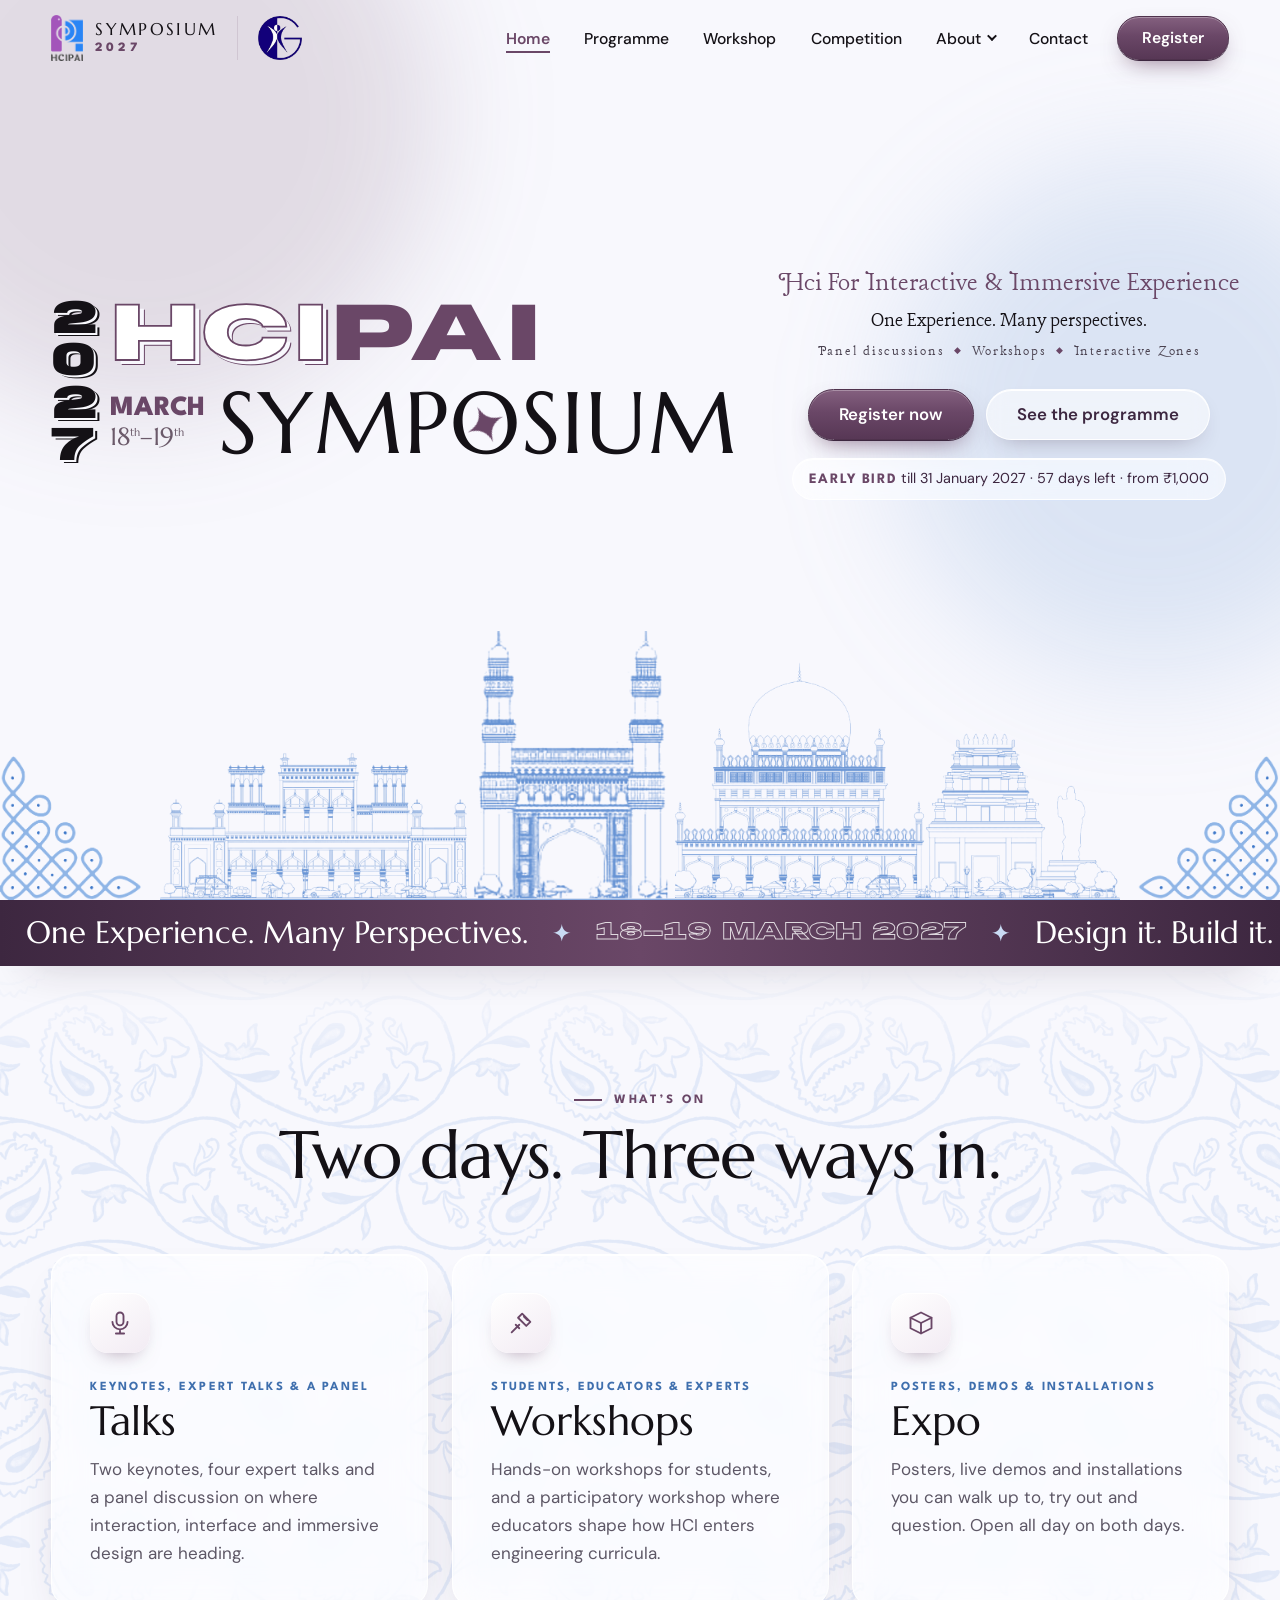
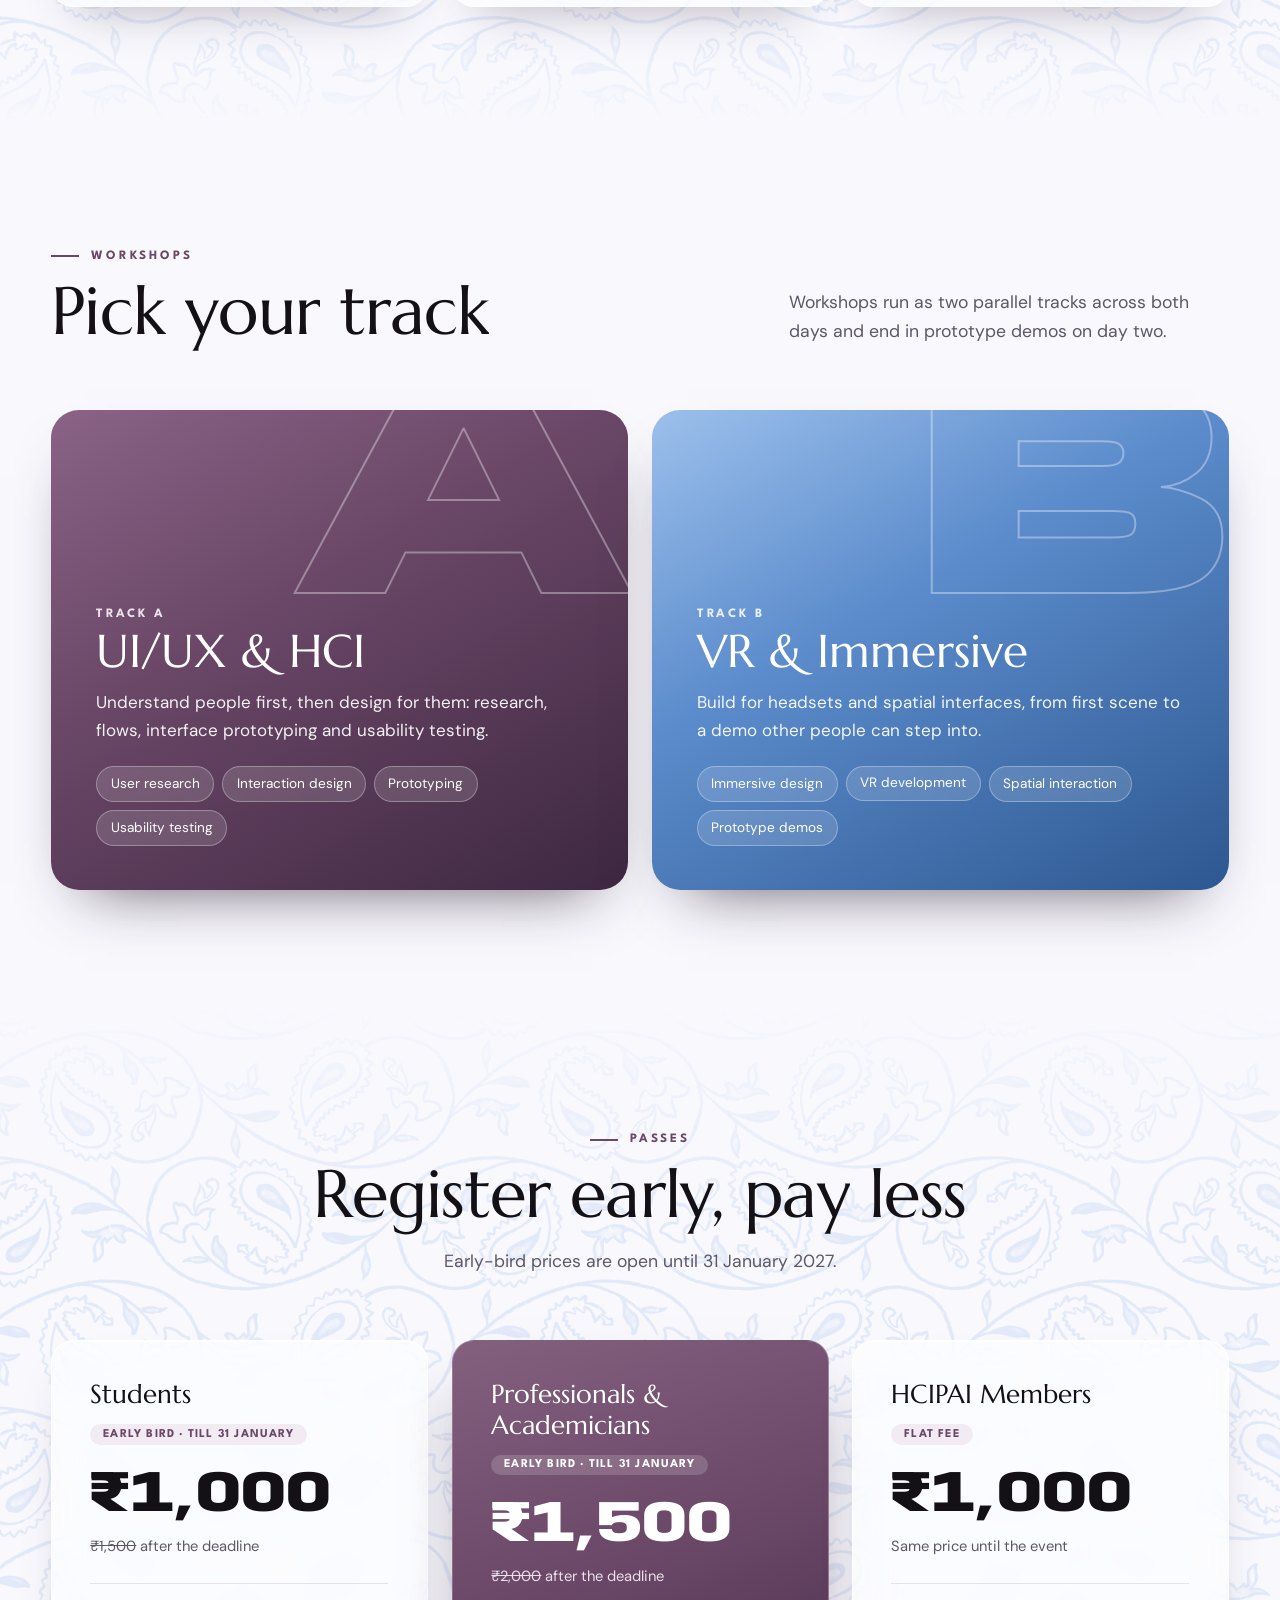
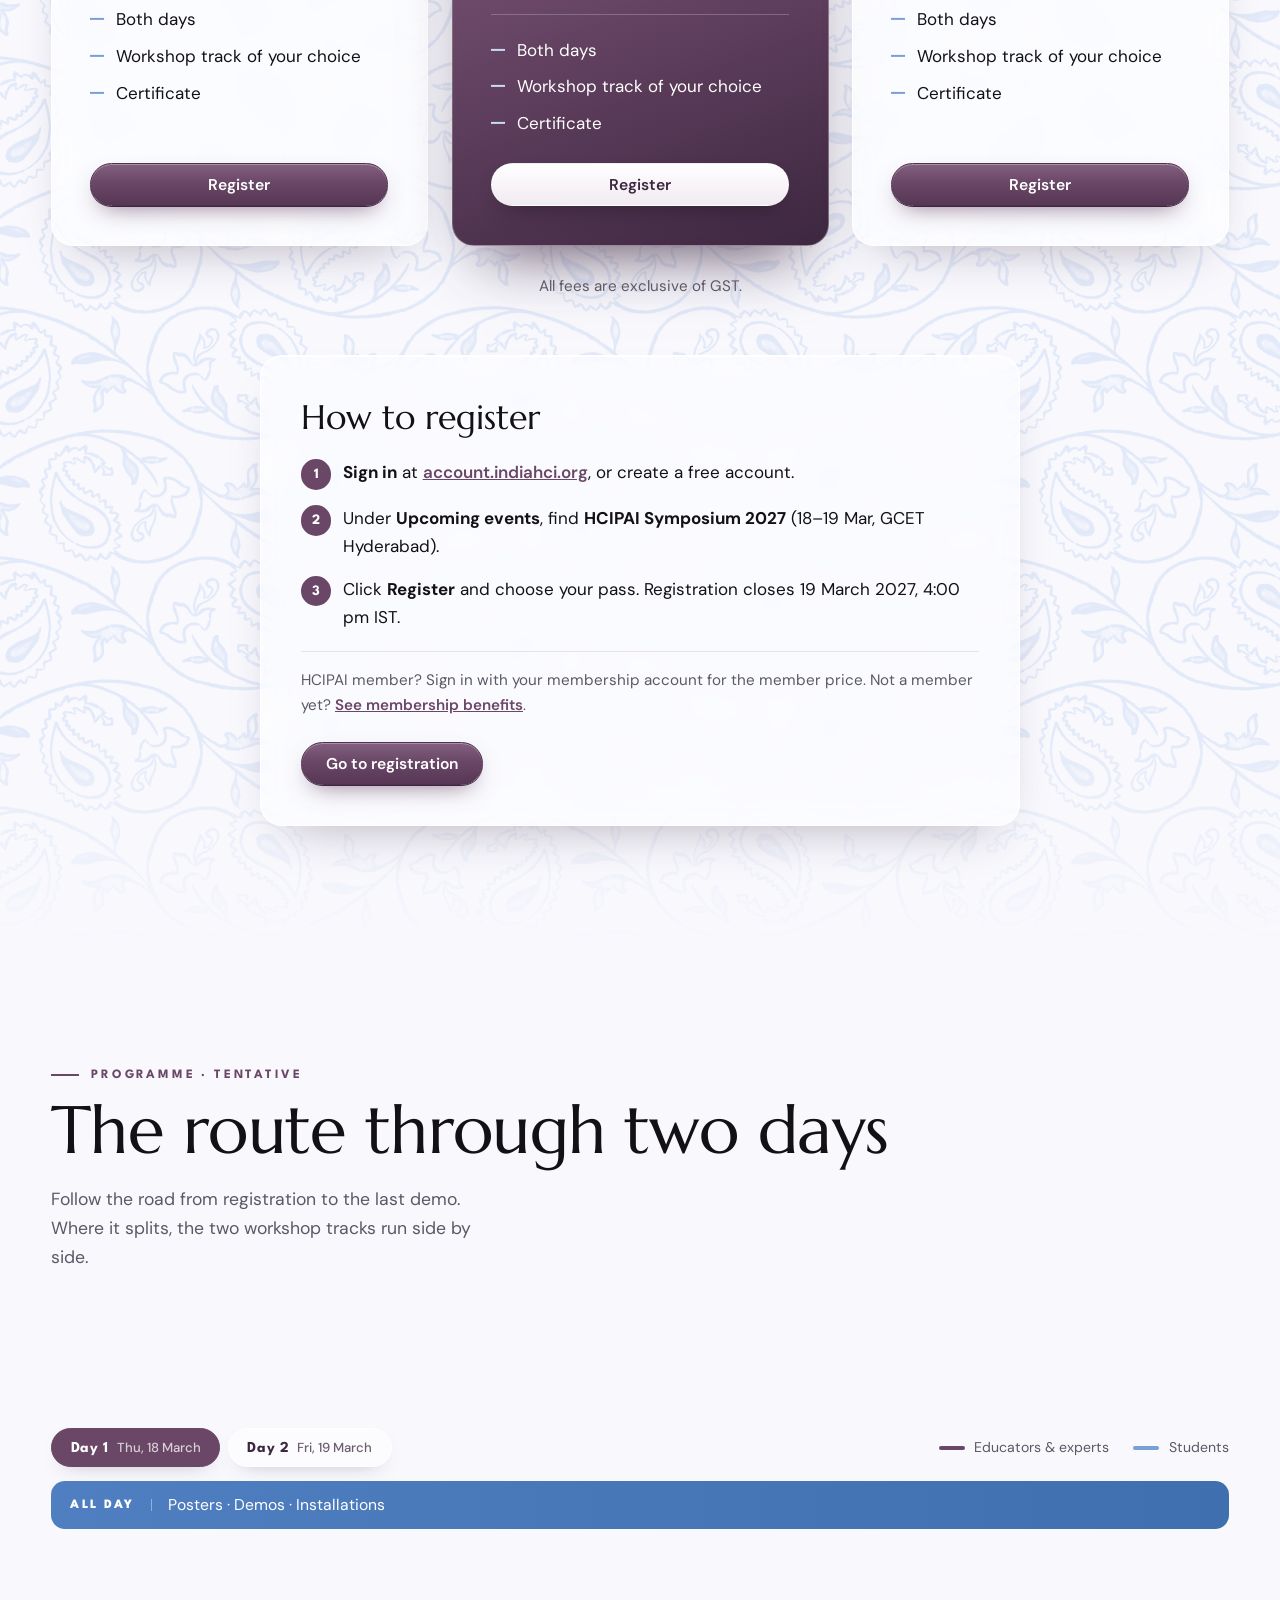
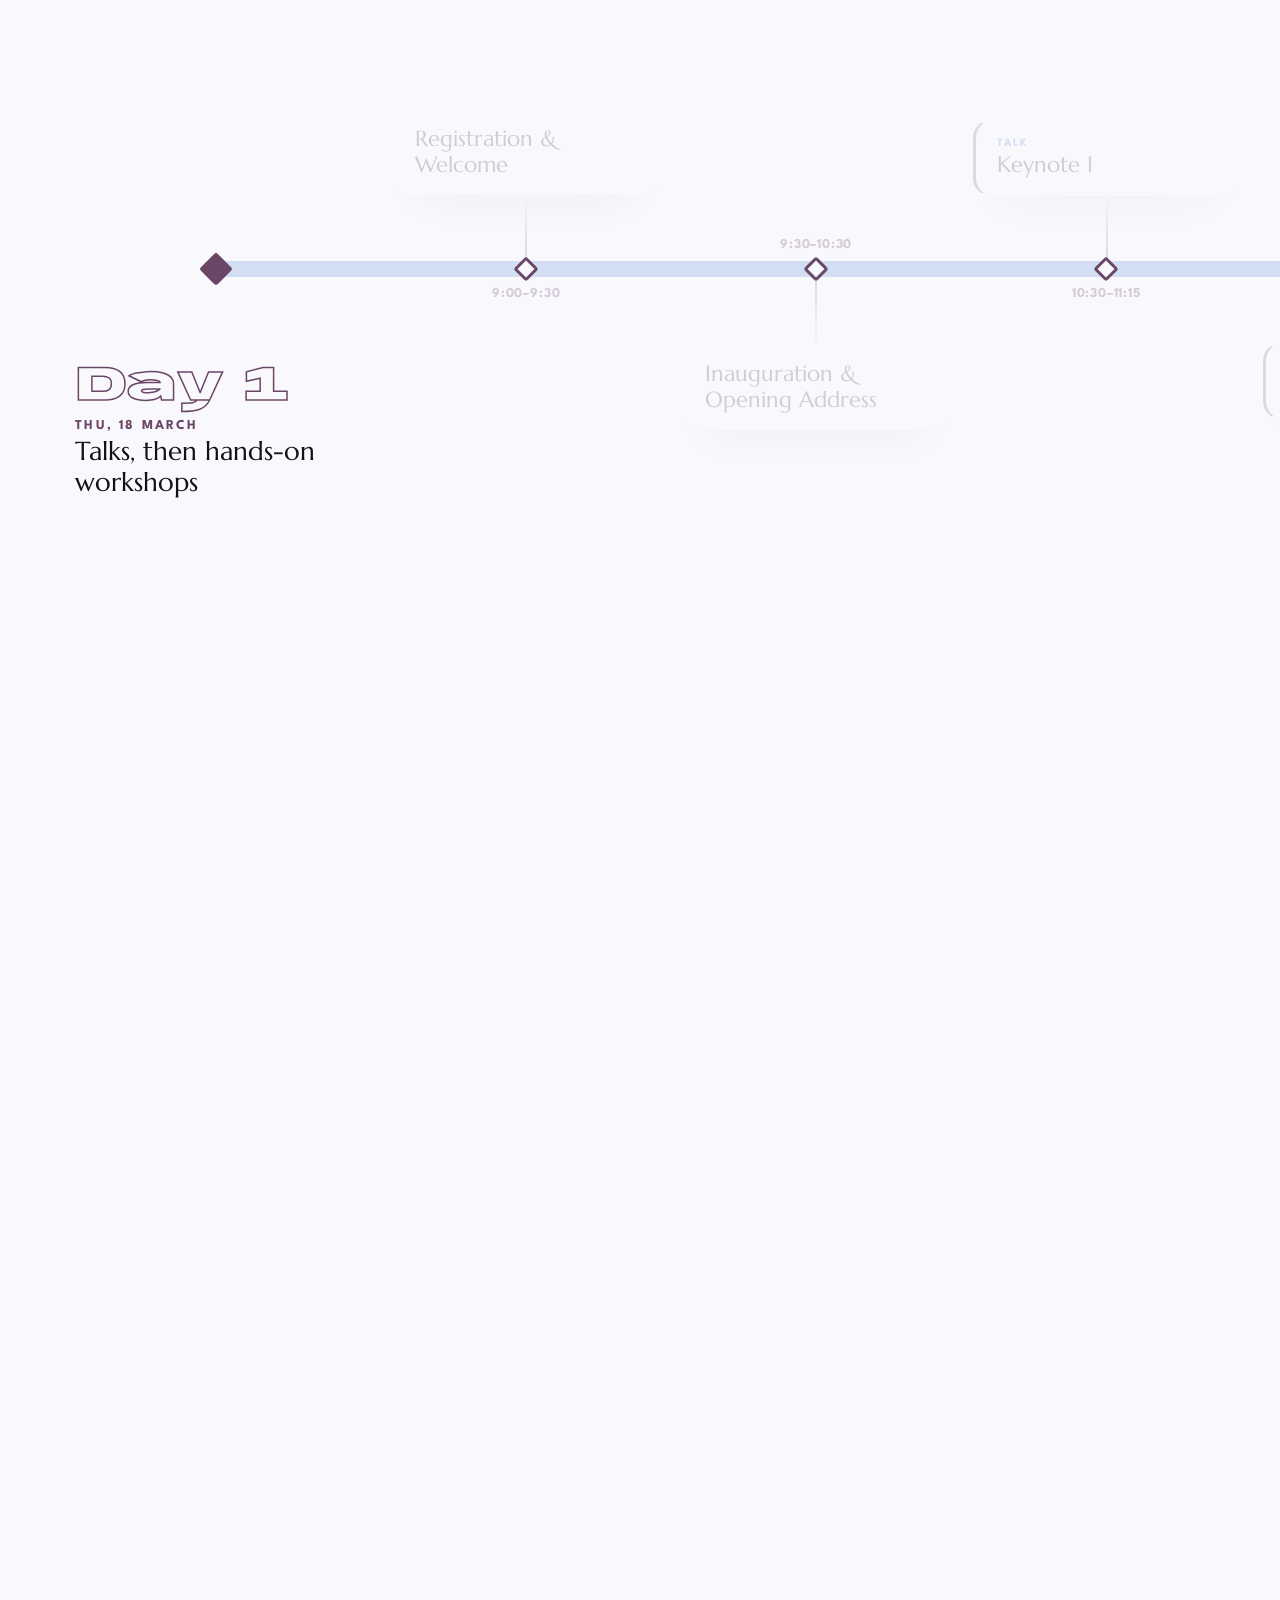
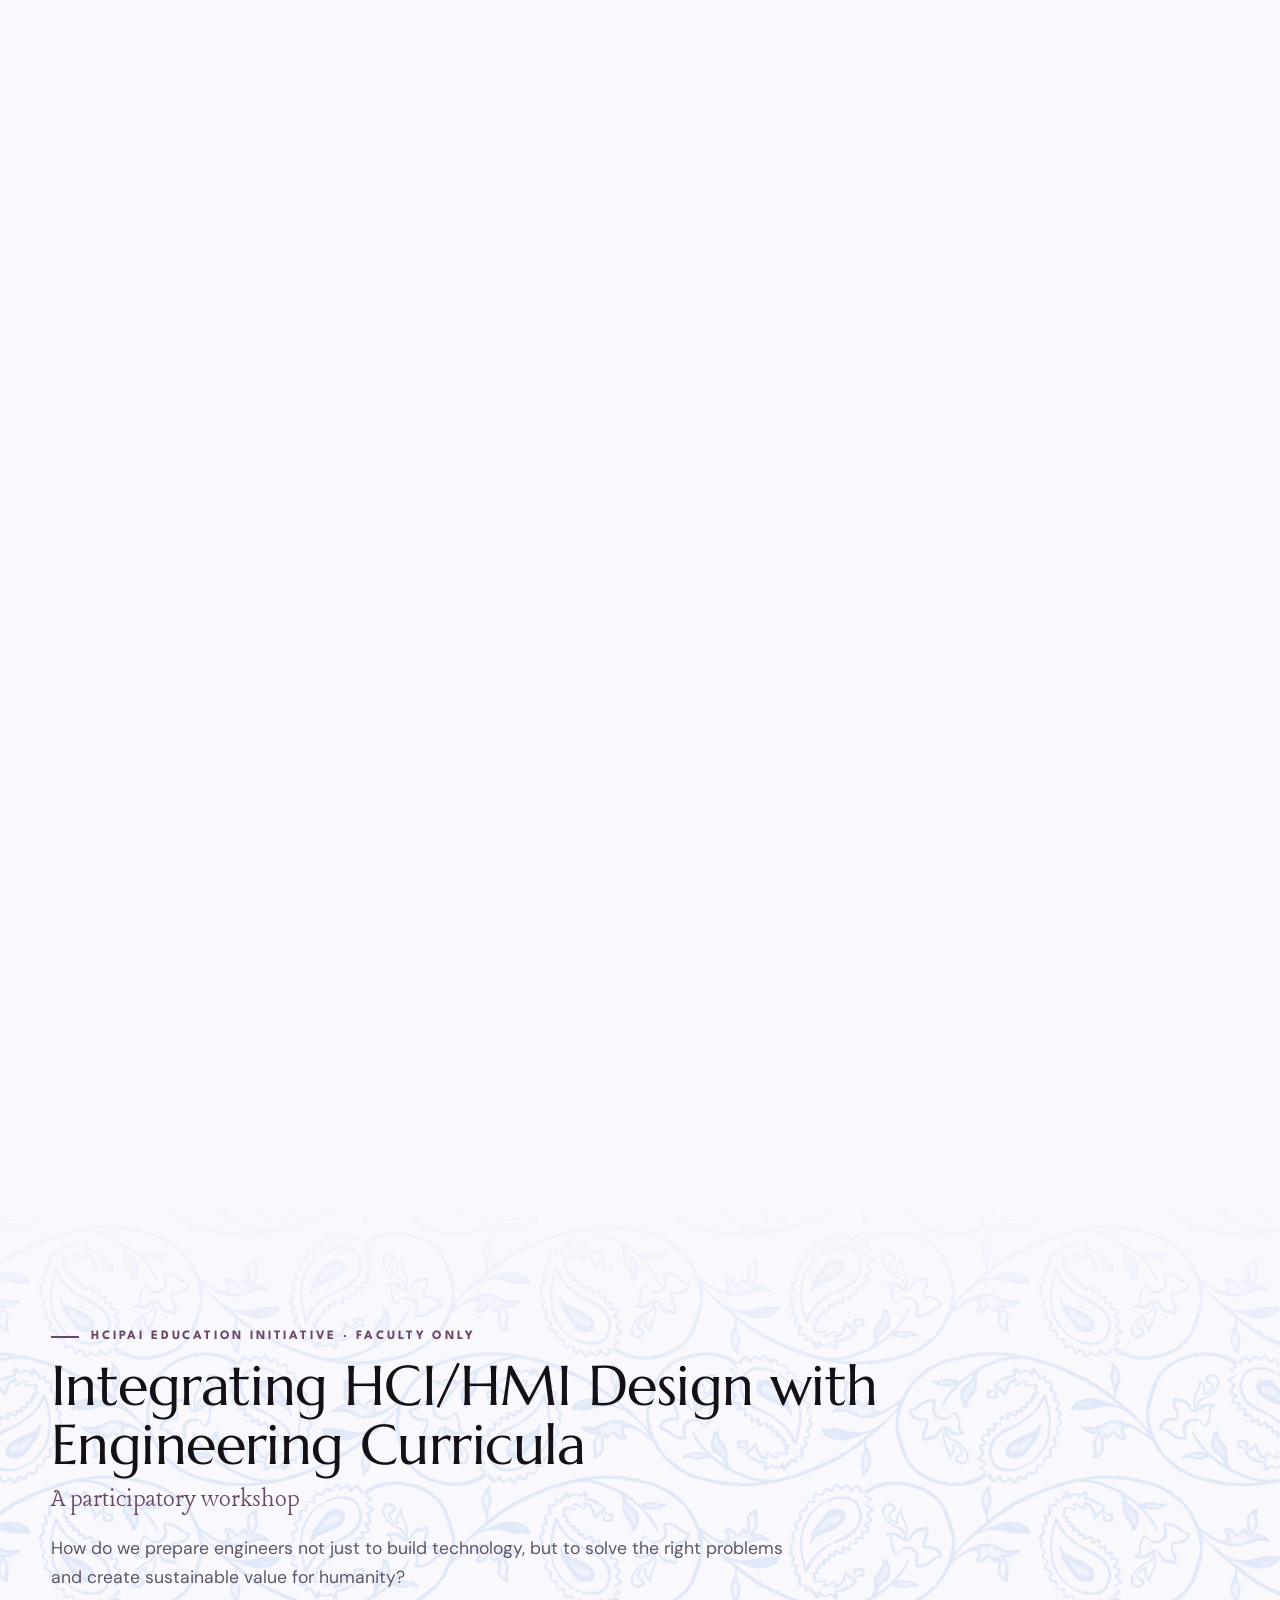
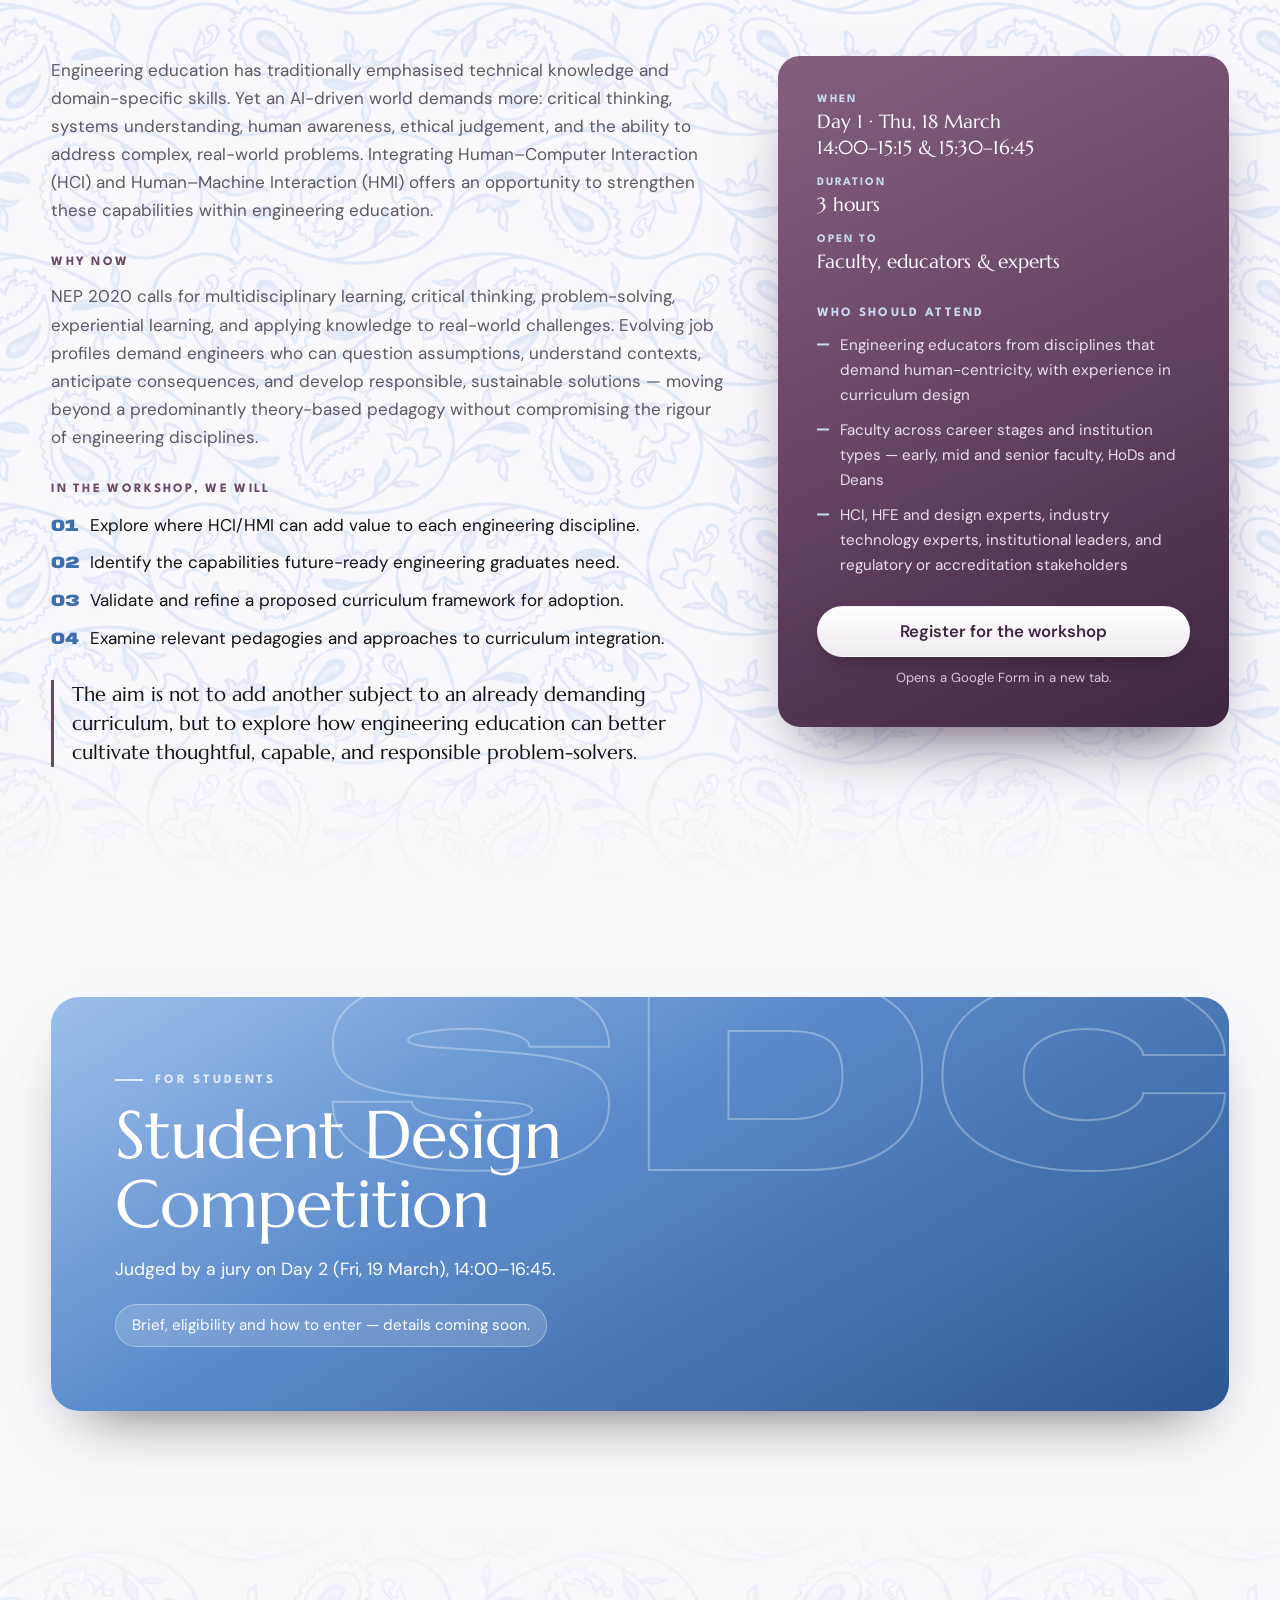
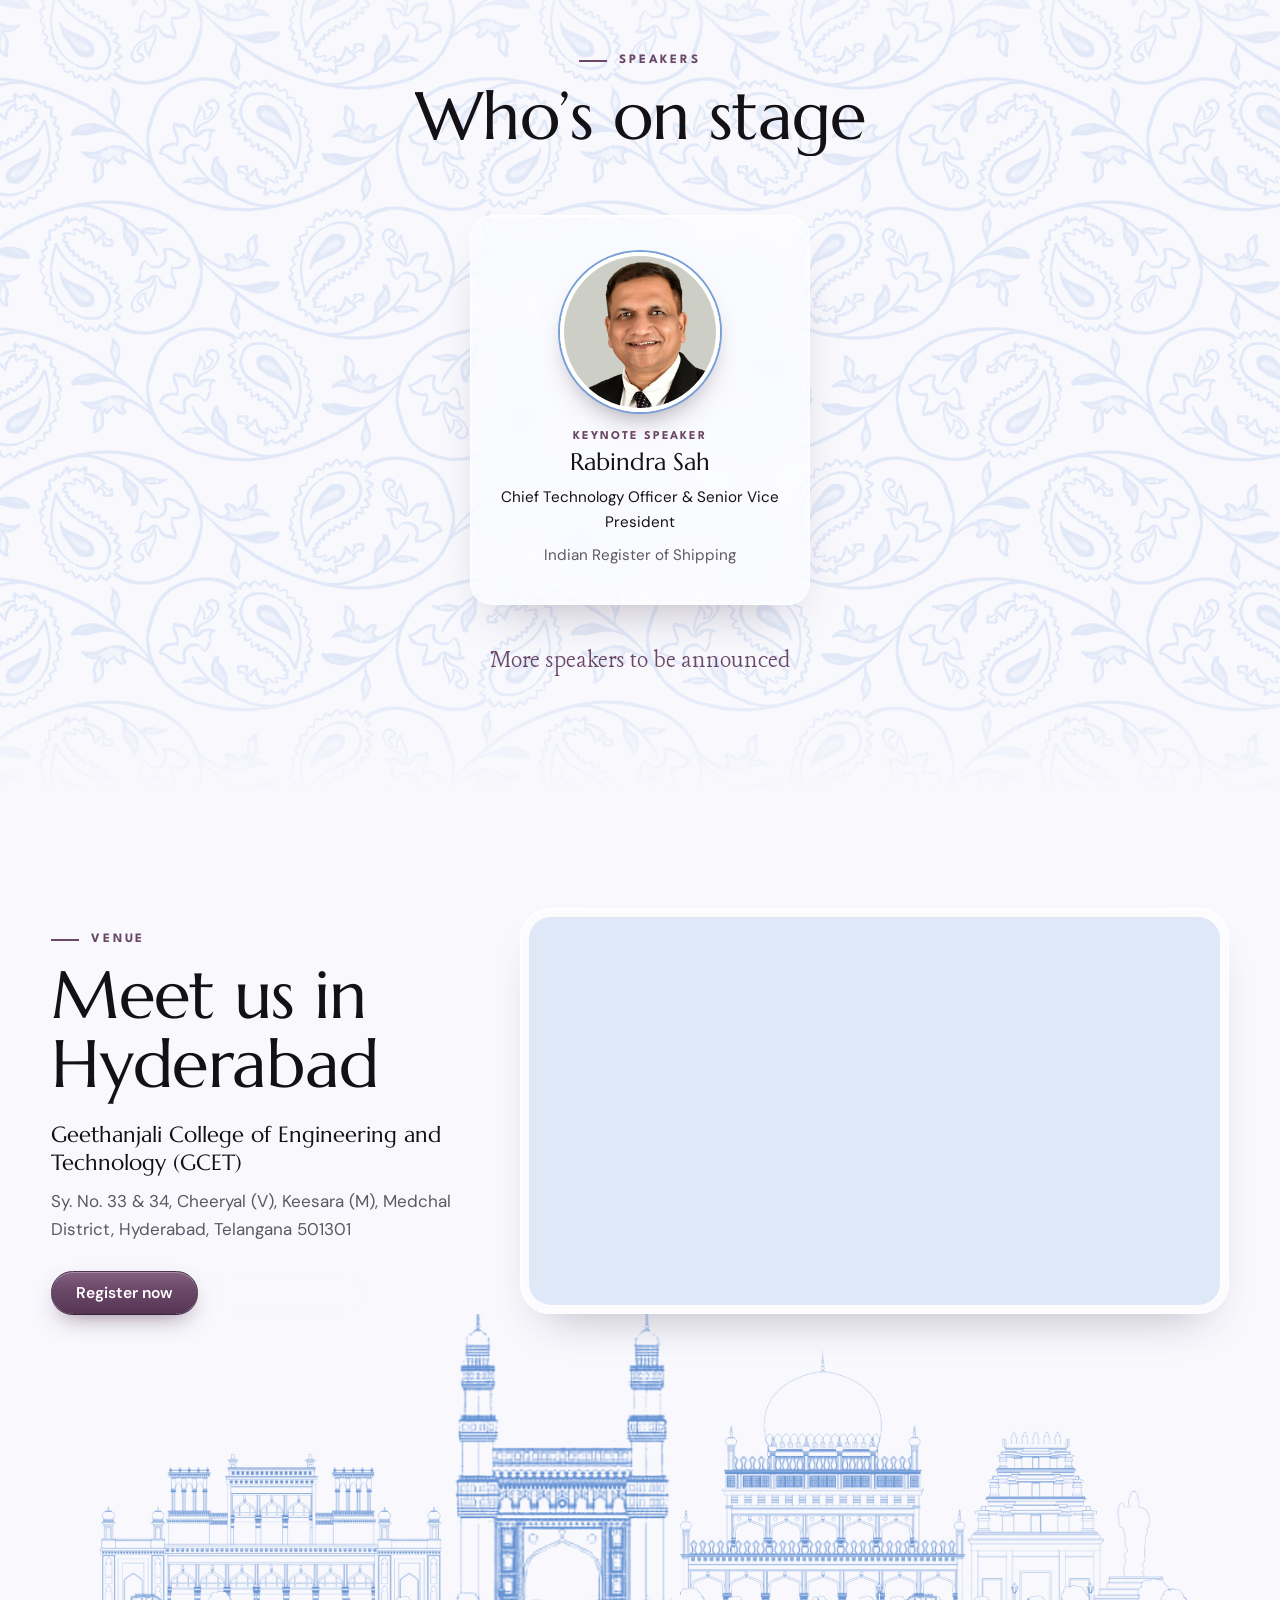
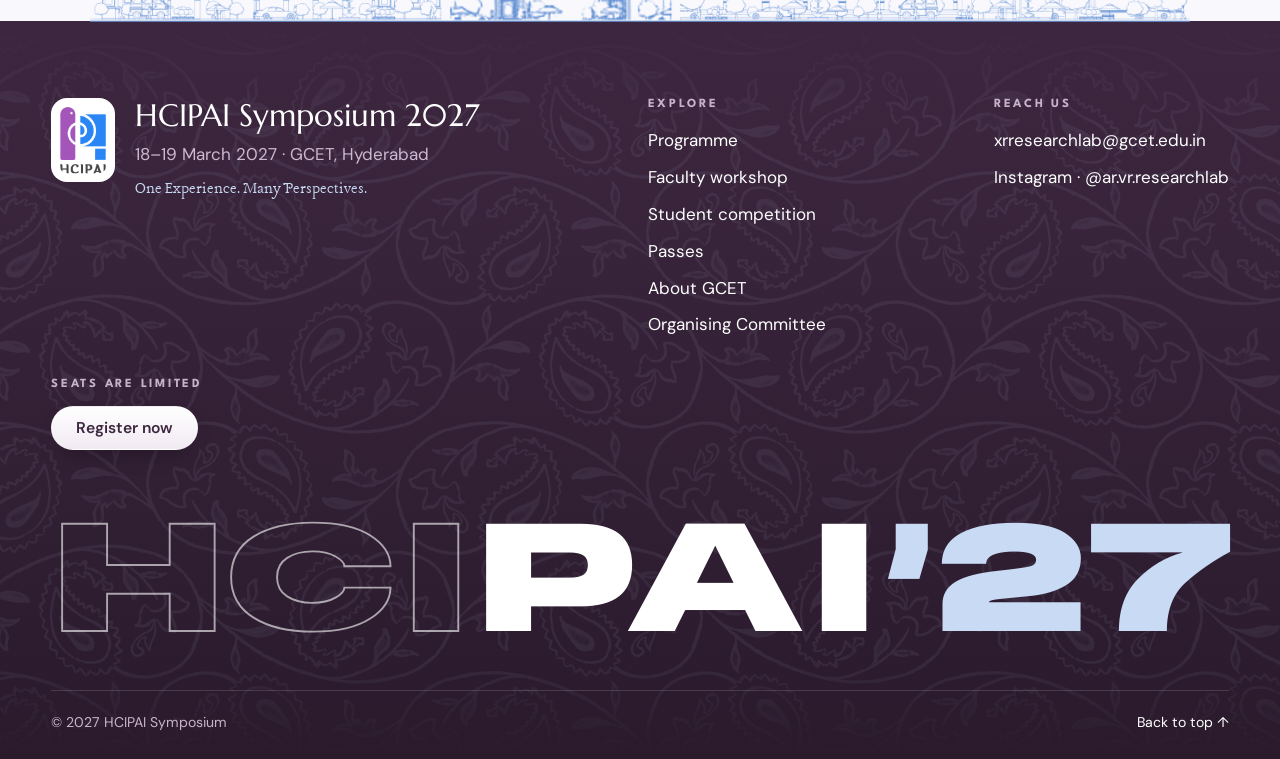
==== commit df44069f: "Registration via account.indiahci.org/events with a how-to-register guide Co-Authored-By: Claude Opu" ====
--- a/index.html
+++ b/index.html
@@ -91,6 +91,17 @@
         </header>
         <div class="pricing" id="pricing-cards" data-stagger></div>
         <p class="pricing__note" id="pricing-note" data-reveal></p>
+
+        <div class="howto glass" data-reveal>
+          <h3 class="howto__title">How to register</h3>
+          <ol class="howto__steps">
+            <li><span><b>Sign in</b> at <a href="#" data-register>account.indiahci.org</a>, or create a free account.</span></li>
+            <li><span>Under <b>Upcoming events</b>, find <b>HCIPAI Symposium 2027</b> (18–19 Mar, GCET Hyderabad).</span></li>
+            <li><span>Click <b>Register</b> and choose your pass. Registration closes <span data-register-closes></span>.</span></li>
+          </ol>
+          <p class="howto__note">HCIPAI member? Sign in with your membership account for the member price. Not a member yet? <a href="#" data-membership target="_blank" rel="noopener">See membership benefits</a>.</p>
+          <a class="btn btn--primary howto__cta" href="#" data-register>Go to registration</a>
+        </div>
       </div>
     </section>
 
--- a/css/style.css
+++ b/css/style.css
@@ -454,6 +454,14 @@
 .price--featured .price__sub { color: #eadfeb; }
 .price--featured .price__perks { border-color: rgb(255 255 255 / 0.22); }
 .price--featured .price__perks li::before { background: #c9dbf4; }
+.howto { max-width: 760px; margin: clamp(2.5rem, 5vw, 3.5rem) auto 0; padding: clamp(1.75rem, 3.5vw, 2.5rem); border-radius: var(--radius); }
+.howto__title { font: clamp(1.6rem, 3vw, 2.1rem) var(--f-sym); }
+.howto__steps { counter-reset: h; display: grid; gap: 0.9rem; margin-top: 1.25rem; }
+.howto__steps li { counter-increment: h; display: grid; grid-template-columns: 2.6rem 1fr; align-items: baseline; }
+.howto__steps li::before { content: counter(h); display: grid; place-items: center; width: 1.9rem; height: 1.9rem; border-radius: 50%; background: var(--plum); color: #fff; font: 700 0.9rem var(--f-label); }
+.howto__steps a, .howto__note a { font-weight: 600; }
+.howto__note { margin-top: 1.25rem; padding-top: 1rem; border-top: 1px solid var(--border); color: var(--muted); font-size: 0.95rem; }
+.howto__cta { margin-top: 1.5rem; }
 .pricing__note { margin-top: 1.75rem; text-align: center; color: var(--muted); font-size: 0.95rem; }
 
 /* ==========================================================================
@@ -652,13 +660,14 @@
 .comp__soon { display: inline-block; margin-top: 1.25rem; padding: 0.5rem 1rem; border-radius: 999px; background: rgb(255 255 255 / 0.16); border: 1px solid rgb(255 255 255 / 0.35); font-size: 0.95rem; }
 
 /* ---------- "To be announced" (speakers, committee) ---------- */
+.tba--small { margin-top: 2.5rem; font-size: clamp(1.3rem, 2.4vw, 1.7rem) !important; }
 .tba { text-align: center; font: clamp(1.8rem, 4vw, 3rem) / 1.2 var(--f-tag); color: var(--plum); }
 
 /* ---------- People (speakers) ---------- */
-.people { display: grid; grid-template-columns: repeat(auto-fit, minmax(240px, 300px)); justify-content: center; gap: clamp(1rem, 2vw, 1.5rem); }
-.person { text-align: center; padding: 2rem 1.5rem; border-radius: var(--radius); }
+.people { display: grid; grid-template-columns: repeat(auto-fit, minmax(260px, 340px)); justify-content: center; gap: clamp(1rem, 2vw, 1.5rem); }
+.person { text-align: center; padding: 2.25rem 1.75rem; border-radius: var(--radius); }
 .avatar {
-  width: 120px; height: 120px; margin: 0 auto 1.2rem; border-radius: 50%; object-fit: cover;
+  width: 160px; height: 160px; margin: 0 auto 1.2rem; border-radius: 50%; object-fit: cover;
   border: 4px solid #fff; box-shadow: 0 0 0 2px var(--blue), 0 14px 30px -14px rgb(61 39 64 / 0.6);
 }
 .avatar--blank {
@@ -669,6 +678,7 @@
 .avatar--blank .sparkle { width: 38px; height: 38px; fill: var(--plum); opacity: 0.7; }
 .person__session { font: 700 0.75rem var(--f-label); letter-spacing: 0.18em; text-transform: uppercase; color: var(--plum); }
 .person__name { font: 1.5rem/1.2 var(--f-sym); margin-top: 0.35rem; }
+.person .person__role { color: var(--ink); font-size: 0.95rem; margin-top: 0.5rem; }
 .person__topic { color: var(--muted); font-size: 0.95rem; margin-top: 0.5rem; }
 
 /* ---------- Venue ---------- */
@@ -745,7 +755,7 @@
 .branches { display: flex; flex-wrap: wrap; gap: 0.5rem; margin-top: 1.4rem; }
 .branches li { padding: 0.4rem 0.85rem; border-radius: 999px; font-size: 0.88rem; color: var(--plum-deep); background: var(--plum-tint); }
 
-/* Pharmacy + XR Lab */
+/* AR/VR Research Lab */
 .units { display: grid; grid-template-columns: minmax(0, 1.7fr) minmax(0, 1fr); gap: clamp(1rem, 2vw, 1.5rem); }
 @media (max-width: 760px) { .units { grid-template-columns: 1fr; } }
 .unit { padding: clamp(1.75rem, 3.5vw, 2.75rem); border-radius: var(--radius); }
@@ -772,6 +782,10 @@
   font: 900 clamp(9rem, 16vw, 15rem) / 1 var(--f-wide); font-stretch: 150%;
   color: transparent; -webkit-text-stroke: 2px rgb(255 255 255 / 0.25);
 }
+.unit--xr > div { position: relative; z-index: 1; }
+.unit__projects { display: grid; gap: 0.5rem; margin-top: 1.25rem; padding-top: 1.1rem; border-top: 1px solid rgb(255 255 255 / 0.22); }
+.unit__projects li { display: flex; gap: 0.7rem; align-items: baseline; font: 1.15rem var(--f-sym); }
+.unit__projects li::before { content: ""; flex: none; width: 12px; height: 2px; background: #c9dbf4; transform: translateY(-0.3em); }
 .unit__links { position: relative; display: grid; gap: 0.4rem; font-size: 0.98rem; }
 .unit--xr a { color: #fff; }
 .placeholder-text { font-style: italic; opacity: 0.85; }
@@ -799,11 +813,11 @@
 .committee-group__title { font: clamp(1.7rem, 3.4vw, 2.4rem) var(--f-sym); text-align: center; margin-bottom: 1.75rem; }
 .committee-row { display: flex; flex-wrap: wrap; justify-content: center; gap: clamp(1rem, 2vw, 1.5rem); }
 .committee-row + .committee-row { margin-top: clamp(1rem, 2vw, 1.5rem); }
-.member { flex: 0 1 270px; text-align: center; padding: 1.75rem 1.25rem; border-radius: var(--radius); }
-.member .avatar { width: 104px; height: 104px; }
+.member { flex: 0 1 310px; text-align: center; padding: 2rem 1.5rem; border-radius: var(--radius); }
+.member .avatar { width: 144px; height: 144px; }
 .member__name { font: 1.35rem/1.2 var(--f-sym); }
 .member__role { color: var(--plum); font-size: 0.92rem; margin-top: 0.3rem; }
-@media (max-width: 640px) { .member { flex-basis: calc(50% - 0.5rem); padding: 1.25rem 0.75rem; } .member .avatar { width: 80px; height: 80px; } }
+@media (max-width: 640px) { .member { flex-basis: calc(50% - 0.5rem); padding: 1.25rem 0.75rem; } .member .avatar { width: 104px; height: 104px; } }
 
 /* Contact */
 .contact-grid { display: grid; grid-template-columns: repeat(auto-fit, minmax(260px, 1fr)); gap: clamp(1rem, 2vw, 1.5rem); }
